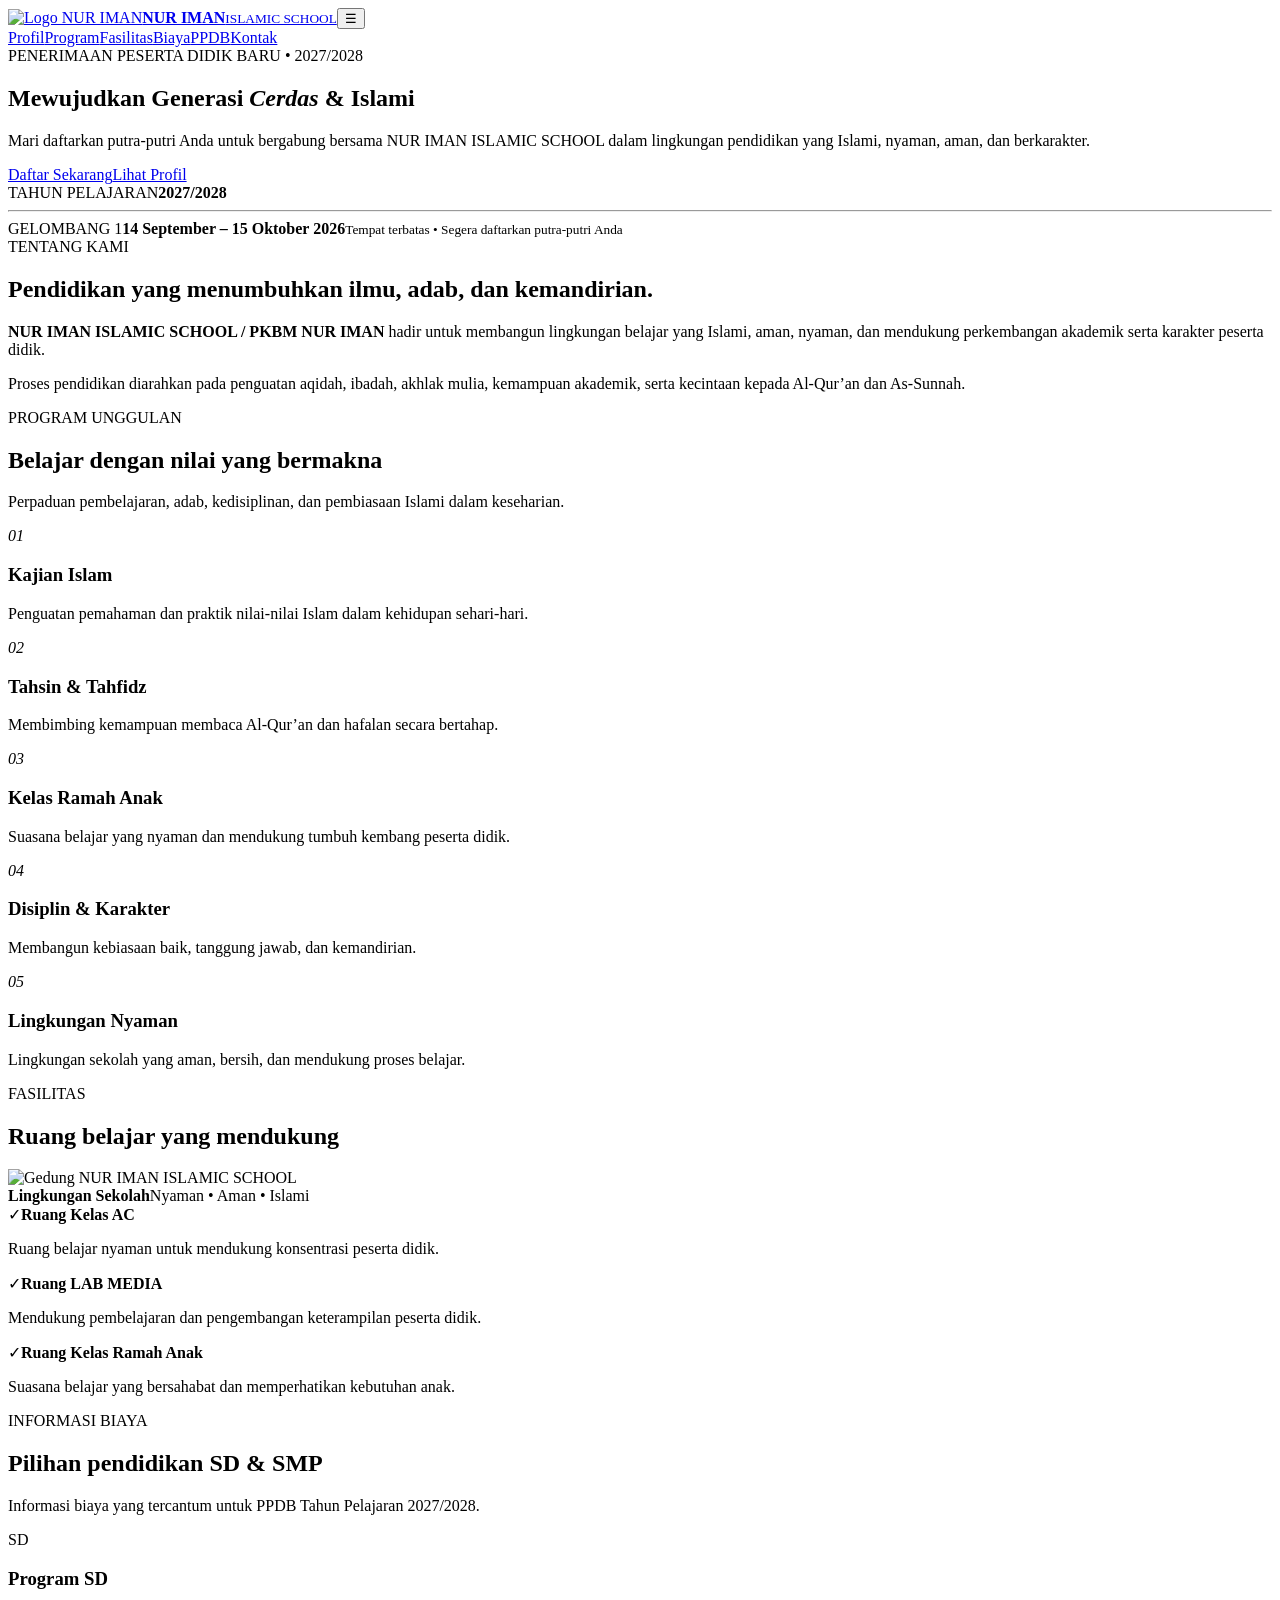
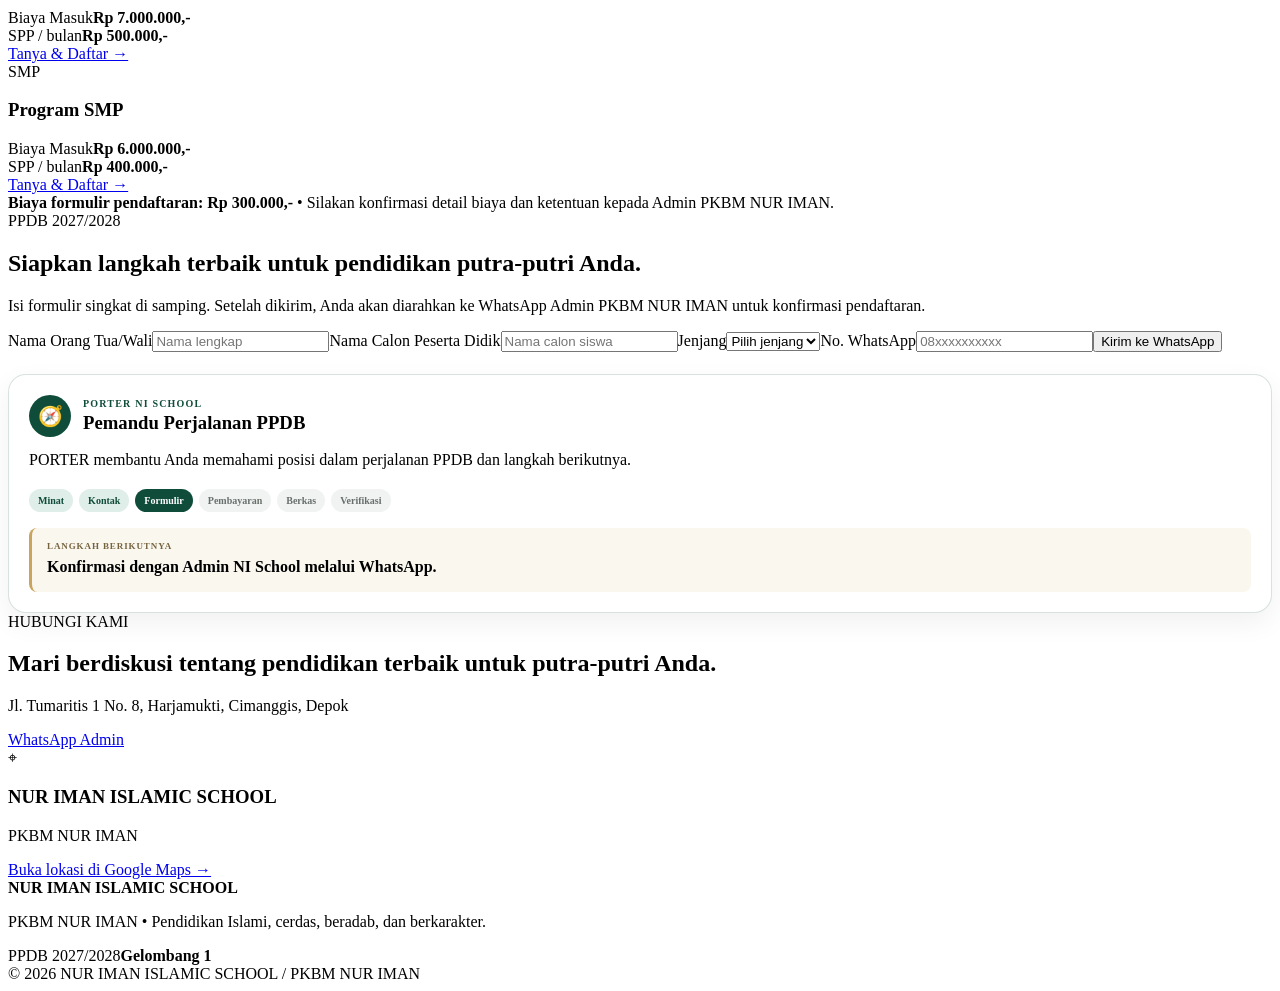
==== index.html @ 004f1015 "Add PORTER V1 PPDB journey guide" ====
<!doctype html><html lang="id"><head><meta charset="utf-8"><meta name="viewport" content="width=device-width,initial-scale=1"><meta name="theme-color" content="#0f4c3a"><meta name="description" content="NUR IMAN ISLAMIC SCHOOL / PKBM NUR IMAN — Pendidikan Islami, beradab, mandiri dan berkarakter. PPDB Tahun Pelajaran 2027/2028."><title>NUR IMAN ISLAMIC SCHOOL | PPDB 2027/2028</title><link rel="preconnect" href="https://fonts.googleapis.com"><link rel="preconnect" href="https://fonts.gstatic.com" crossorigin><link href="https://fonts.googleapis.com/css2?family=DM+Sans:wght@400;500;600;700&family=Playfair+Display:wght@600;700&display=swap" rel="stylesheet"><link rel="stylesheet" href="style.css"></head><body>
<header class="site-header"><div class="container nav-wrap"><a class="brand" href="#top"><img src="logo-nur-iman.jpg" alt="Logo NUR IMAN"><span><strong>NUR IMAN</strong><small>ISLAMIC SCHOOL</small></span></a><button class="menu-toggle" aria-label="Buka menu" aria-expanded="false">☰</button><nav class="nav"><a href="#profil">Profil</a><a href="#program">Program</a><a href="#fasilitas">Fasilitas</a><a href="#biaya">Biaya</a><a href="#ppdb">PPDB</a><a href="#kontak">Kontak</a></nav></div></header>
<main id="top"><section class="hero"><div class="hero-overlay"></div><div class="container hero-grid"><div class="hero-copy"><span class="eyebrow light">PENERIMAAN PESERTA DIDIK BARU • 2027/2028</span><h1>Mewujudkan Generasi <em>Cerdas</em> &amp; Islami</h1><p>Mari daftarkan putra-putri Anda untuk bergabung bersama NUR IMAN ISLAMIC SCHOOL dalam lingkungan pendidikan yang Islami, nyaman, aman, dan berkarakter.</p><div class="hero-actions"><a class="btn btn-gold" href="#ppdb">Daftar Sekarang</a><a class="btn btn-ghost" href="#profil">Lihat Profil</a></div></div><aside class="hero-card"><span>TAHUN PELAJARAN</span><strong>2027/2028</strong><hr><span>GELOMBANG 1</span><b>14 September – 15 Oktober 2026</b><small>Tempat terbatas • Segera daftarkan putra-putri Anda</small></aside></div></section>
<section class="intro section" id="profil"><div class="container two-col"><div><span class="eyebrow">TENTANG KAMI</span><h2>Pendidikan yang menumbuhkan ilmu, adab, dan kemandirian.</h2></div><div class="prose"><p><strong>NUR IMAN ISLAMIC SCHOOL / PKBM NUR IMAN</strong> hadir untuk membangun lingkungan belajar yang Islami, aman, nyaman, dan mendukung perkembangan akademik serta karakter peserta didik.</p><p>Proses pendidikan diarahkan pada penguatan aqidah, ibadah, akhlak mulia, kemampuan akademik, serta kecintaan kepada Al-Qur’an dan As-Sunnah.</p></div></div></section>
<section class="values section-soft" id="program"><div class="container"><div class="section-heading"><span class="eyebrow">PROGRAM UNGGULAN</span><h2>Belajar dengan nilai yang bermakna</h2><p>Perpaduan pembelajaran, adab, kedisiplinan, dan pembiasaan Islami dalam keseharian.</p></div><div class="cards five"><article class="card"><i>01</i><h3>Kajian Islam</h3><p>Penguatan pemahaman dan praktik nilai-nilai Islam dalam kehidupan sehari-hari.</p></article><article class="card"><i>02</i><h3>Tahsin &amp; Tahfidz</h3><p>Membimbing kemampuan membaca Al-Qur’an dan hafalan secara bertahap.</p></article><article class="card"><i>03</i><h3>Kelas Ramah Anak</h3><p>Suasana belajar yang nyaman dan mendukung tumbuh kembang peserta didik.</p></article><article class="card"><i>04</i><h3>Disiplin &amp; Karakter</h3><p>Membangun kebiasaan baik, tanggung jawab, dan kemandirian.</p></article><article class="card"><i>05</i><h3>Lingkungan Nyaman</h3><p>Lingkungan sekolah yang aman, bersih, dan mendukung proses belajar.</p></article></div></div></section>
<section class="facilities section" id="fasilitas"><div class="container"><div class="section-heading center"><span class="eyebrow">FASILITAS</span><h2>Ruang belajar yang mendukung</h2></div><div class="facility-grid"><div class="facility-photo"><img src="gedung-sekolah.jpg" alt="Gedung NUR IMAN ISLAMIC SCHOOL"><div><strong>Lingkungan Sekolah</strong><span>Nyaman • Aman • Islami</span></div></div><div class="facility-list"><div><span>✓</span><b>Ruang Kelas AC</b><p>Ruang belajar nyaman untuk mendukung konsentrasi peserta didik.</p></div><div><span>✓</span><b>Ruang LAB MEDIA</b><p>Mendukung pembelajaran dan pengembangan keterampilan peserta didik.</p></div><div><span>✓</span><b>Ruang Kelas Ramah Anak</b><p>Suasana belajar yang bersahabat dan memperhatikan kebutuhan anak.</p></div></div></div></div></section>
<section class="fees section-soft" id="biaya"><div class="container"><div class="section-heading"><span class="eyebrow">INFORMASI BIAYA</span><h2>Pilihan pendidikan SD &amp; SMP</h2><p>Informasi biaya yang tercantum untuk PPDB Tahun Pelajaran 2027/2028.</p></div><div class="fee-grid"><article class="fee-card"><span class="tag">SD</span><h3>Program SD</h3><div class="price-row"><span>Biaya Masuk</span><strong>Rp 7.000.000,-</strong></div><div class="price-row"><span>SPP / bulan</span><strong>Rp 500.000,-</strong></div><a href="#ppdb" class="text-link">Tanya &amp; Daftar →</a></article><article class="fee-card featured"><span class="tag">SMP</span><h3>Program SMP</h3><div class="price-row"><span>Biaya Masuk</span><strong>Rp 6.000.000,-</strong></div><div class="price-row"><span>SPP / bulan</span><strong>Rp 400.000,-</strong></div><a href="#ppdb" class="text-link">Tanya &amp; Daftar →</a></article></div><div class="note"><b>Biaya formulir pendaftaran: Rp 300.000,-</b> • Silakan konfirmasi detail biaya dan ketentuan kepada Admin PKBM NUR IMAN.</div></div></section>
<section class="ppdb section" id="ppdb"><div class="container ppdb-box"><div><span class="eyebrow light">PPDB 2027/2028</span><h2>Siapkan langkah terbaik untuk pendidikan putra-putri Anda.</h2><p>Isi formulir singkat di samping. Setelah dikirim, Anda akan diarahkan ke WhatsApp Admin PKBM NUR IMAN untuk konfirmasi pendaftaran.</p></div><form id="ppdbForm"><label>Nama Orang Tua/Wali<input name="wali" required placeholder="Nama lengkap"></label><label>Nama Calon Peserta Didik<input name="siswa" required placeholder="Nama calon siswa"></label><label>Jenjang<select name="jenjang" required><option value="">Pilih jenjang</option><option>SD</option><option>SMP</option></select></label><label>No. WhatsApp<input name="wa" required inputmode="tel" placeholder="08xxxxxxxxxx"></label><button class="btn btn-gold full" type="submit">Kirim ke WhatsApp</button></form></div></section>
<section class="contact section" id="kontak"><div class="container contact-grid"><div><span class="eyebrow">HUBUNGI KAMI</span><h2>Mari berdiskusi tentang pendidikan terbaik untuk putra-putri Anda.</h2><p class="address">Jl. Tumaritis 1 No. 8, Harjamukti, Cimanggis, Depok</p><a class="btn btn-dark" href="https://wa.me/6285218889192" target="_blank" rel="noopener">WhatsApp Admin</a></div><div class="map-card"><div class="map-icon">⌖</div><h3>NUR IMAN ISLAMIC SCHOOL</h3><p>PKBM NUR IMAN</p><a class="text-link" target="_blank" rel="noopener" href="https://maps.app.goo.gl/Vww3KEgYdHxDn97V7">Buka lokasi di Google Maps →</a></div></div></section></main>
<footer><div class="container footer-grid"><div><strong>NUR IMAN ISLAMIC SCHOOL</strong><p>PKBM NUR IMAN • Pendidikan Islami, cerdas, beradab, dan berkarakter.</p></div><div><span>PPDB 2027/2028</span><b>Gelombang 1</b></div></div><div class="copyright">© 2026 NUR IMAN ISLAMIC SCHOOL / PKBM NUR IMAN</div></footer>
<script>const toggle=document.querySelector('.menu-toggle'),nav=document.querySelector('.nav');toggle.addEventListener('click',()=>{const open=nav.classList.toggle('open');toggle.setAttribute('aria-expanded',open)});document.querySelectorAll('.nav a').forEach(a=>a.addEventListener('click',()=>nav.classList.remove('open')));document.getElementById('ppdbForm').addEventListener('submit',function(e){e.preventDefault();const f=new FormData(this);const msg=`Assalamu'alaikum Admin PKBM NUR IMAN.%0A%0ASaya ingin mendaftar PPDB 2027/2028.%0A%0ANama Orang Tua/Wali: ${encodeURIComponent(f.get('wali'))}%0ANama Calon Siswa: ${encodeURIComponent(f.get('siswa'))}%0AJenjang: ${encodeURIComponent(f.get('jenjang'))}%0ANo. WhatsApp: ${encodeURIComponent(f.get('wa'))}%0A%0AMohon informasi selanjutnya. Terima kasih.`;window.open('https://wa.me/6285218889192?text='+msg,'_blank')});</script></body></html>
<script>
(function () {
  const form = document.getElementById('ppdbForm');
  if (!form) return;

  const style = document.createElement('style');
  style.textContent = `
    .porter-card {
      margin-top: 22px;
      padding: 20px;
      border: 1px solid rgba(15,76,58,.16);
      border-radius: 18px;
      background: #fff;
      box-shadow: 0 10px 28px rgba(0,0,0,.06);
    }
    .porter-head {
      display: flex;
      align-items: center;
      gap: 12px;
      margin-bottom: 10px;
    }
    .porter-icon {
      width: 42px;
      height: 42px;
      display: grid;
      place-items: center;
      border-radius: 50%;
      background: #0f4c3a;
      color: #fff;
      font-size: 20px;
      flex-shrink: 0;
    }
    .porter-label {
      display: block;
      font-size: 10px;
      font-weight: 700;
      letter-spacing: .12em;
      color: #0f4c3a;
    }
    .porter-head h3 {
      margin: 3px 0 0;
    }
    .porter-card p {
      line-height: 1.6;
      margin: 10px 0 16px;
    }
    .porter-journey {
      display: flex;
      flex-wrap: wrap;
      gap: 6px;
      margin-bottom: 16px;
    }
    .porter-journey span {
      padding: 6px 9px;
      border-radius: 999px;
      background: #f1f3f2;
      color: #68706c;
      font-size: 10px;
      font-weight: 600;
    }
    .porter-journey .done {
      background: #dfeee8;
      color: #0f4c3a;
    }
    .porter-journey .current {
      background: #0f4c3a;
      color: #fff;
    }
    .porter-next {
      padding: 13px 15px;
      border-left: 3px solid #c9a45c;
      background: #faf7ef;
      border-radius: 8px;
    }
    .porter-next small {
      display: block;
      margin-bottom: 4px;
      font-size: 9px;
      font-weight: 700;
      letter-spacing: .1em;
      color: #75633e;
    }
    .porter-next strong {
      display: block;
      line-height: 1.5;
    }
  `;
  document.head.appendChild(style);

  const card = document.createElement('div');
  card.className = 'porter-card';
  card.innerHTML = `
    <div class="porter-head">
      <span class="porter-icon">🧭</span>
      <div>
        <span class="porter-label">PORTER NI SCHOOL</span>
        <h3>Pemandu Perjalanan PPDB</h3>
      </div>
    </div>

    <p>
      PORTER membantu Anda memahami posisi dalam perjalanan PPDB
      dan langkah berikutnya.
    </p>

    <div class="porter-journey">
      <span class="done">Minat</span>
      <span class="done">Kontak</span>
      <span class="current">Formulir</span>
      <span>Pembayaran</span>
      <span>Berkas</span>
      <span>Verifikasi</span>
    </div>

    <div class="porter-next">
      <small>LANGKAH BERIKUTNYA</small>
      <strong>Konfirmasi dengan Admin NI School melalui WhatsApp.</strong>
    </div>
  `;

  form.insertAdjacentElement('afterend', card);
})();
                                       </script>
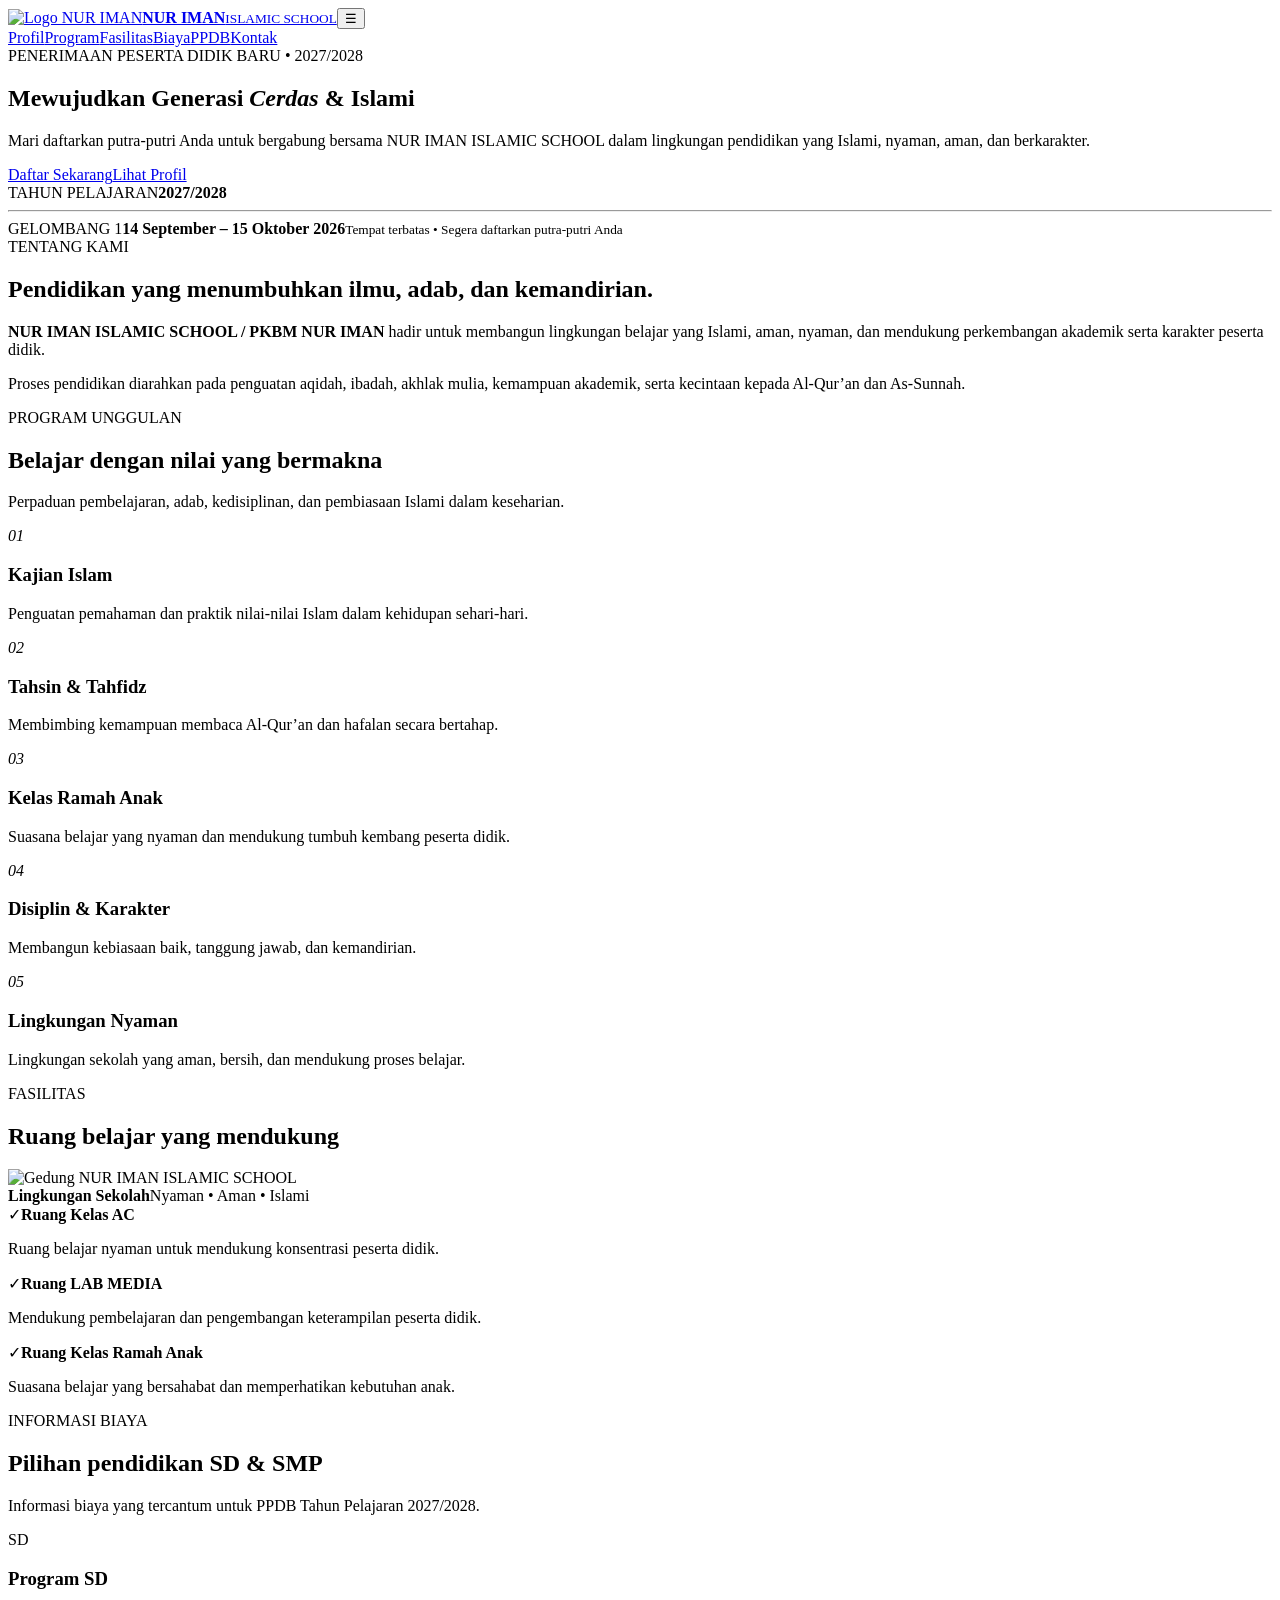
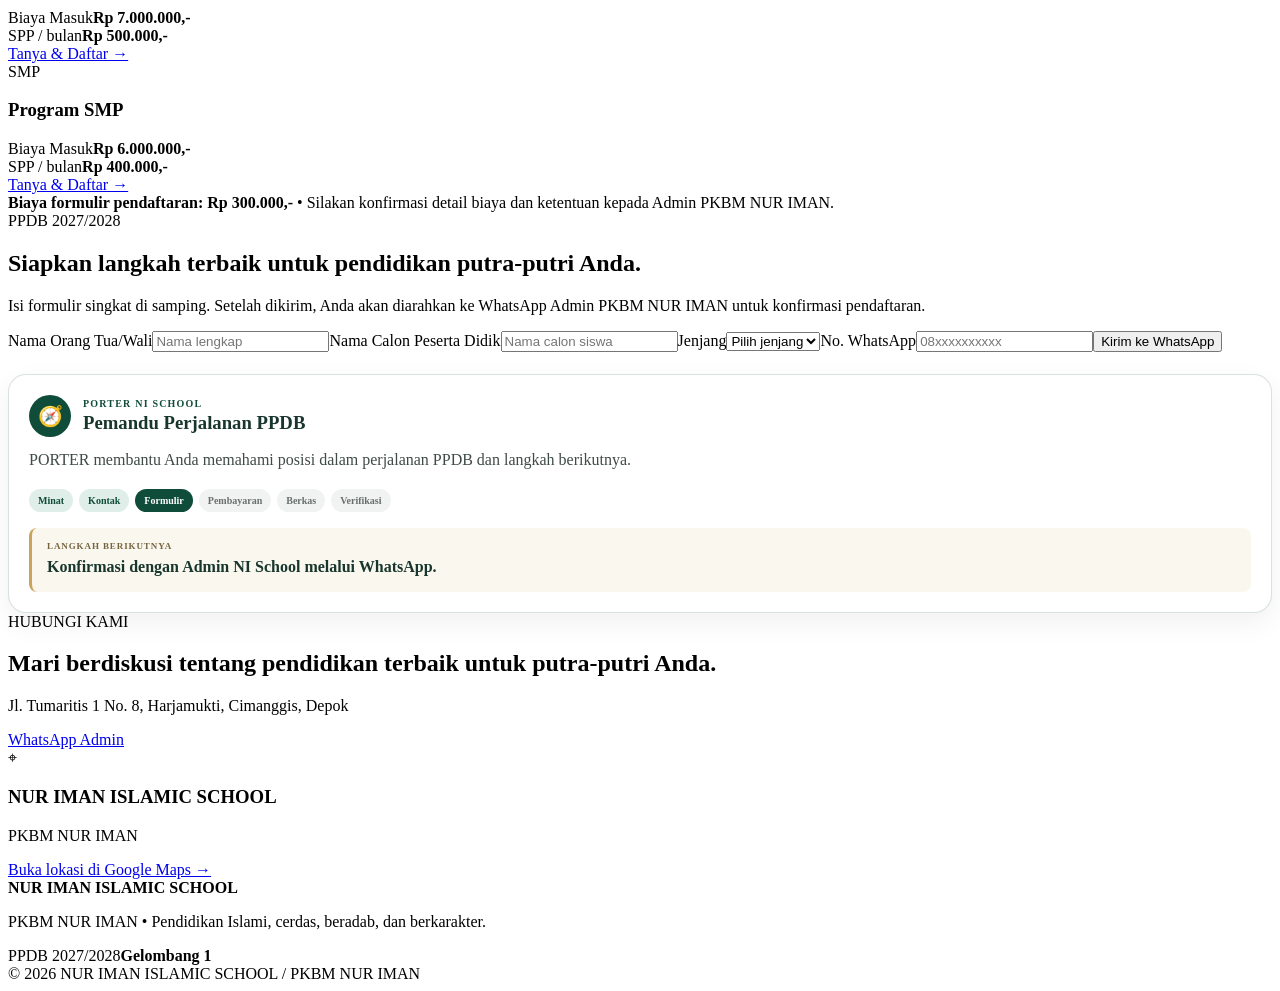
==== commit 5d00bd85: "Fix PORTER text readability" ====
--- a/index.html
+++ b/index.html
@@ -50,10 +50,12 @@
     }
     .porter-head h3 {
       margin: 3px 0 0;
+      color: #18362d;
     }
     .porter-card p {
       line-height: 1.6;
       margin: 10px 0 16px;
+      color: #3f4b46;
     }
     .porter-journey {
       display: flex;
@@ -94,6 +96,7 @@
     .porter-next strong {
       display: block;
       line-height: 1.5;
+      color: #18362d;
     }
   `;
   document.head.appendChild(style);
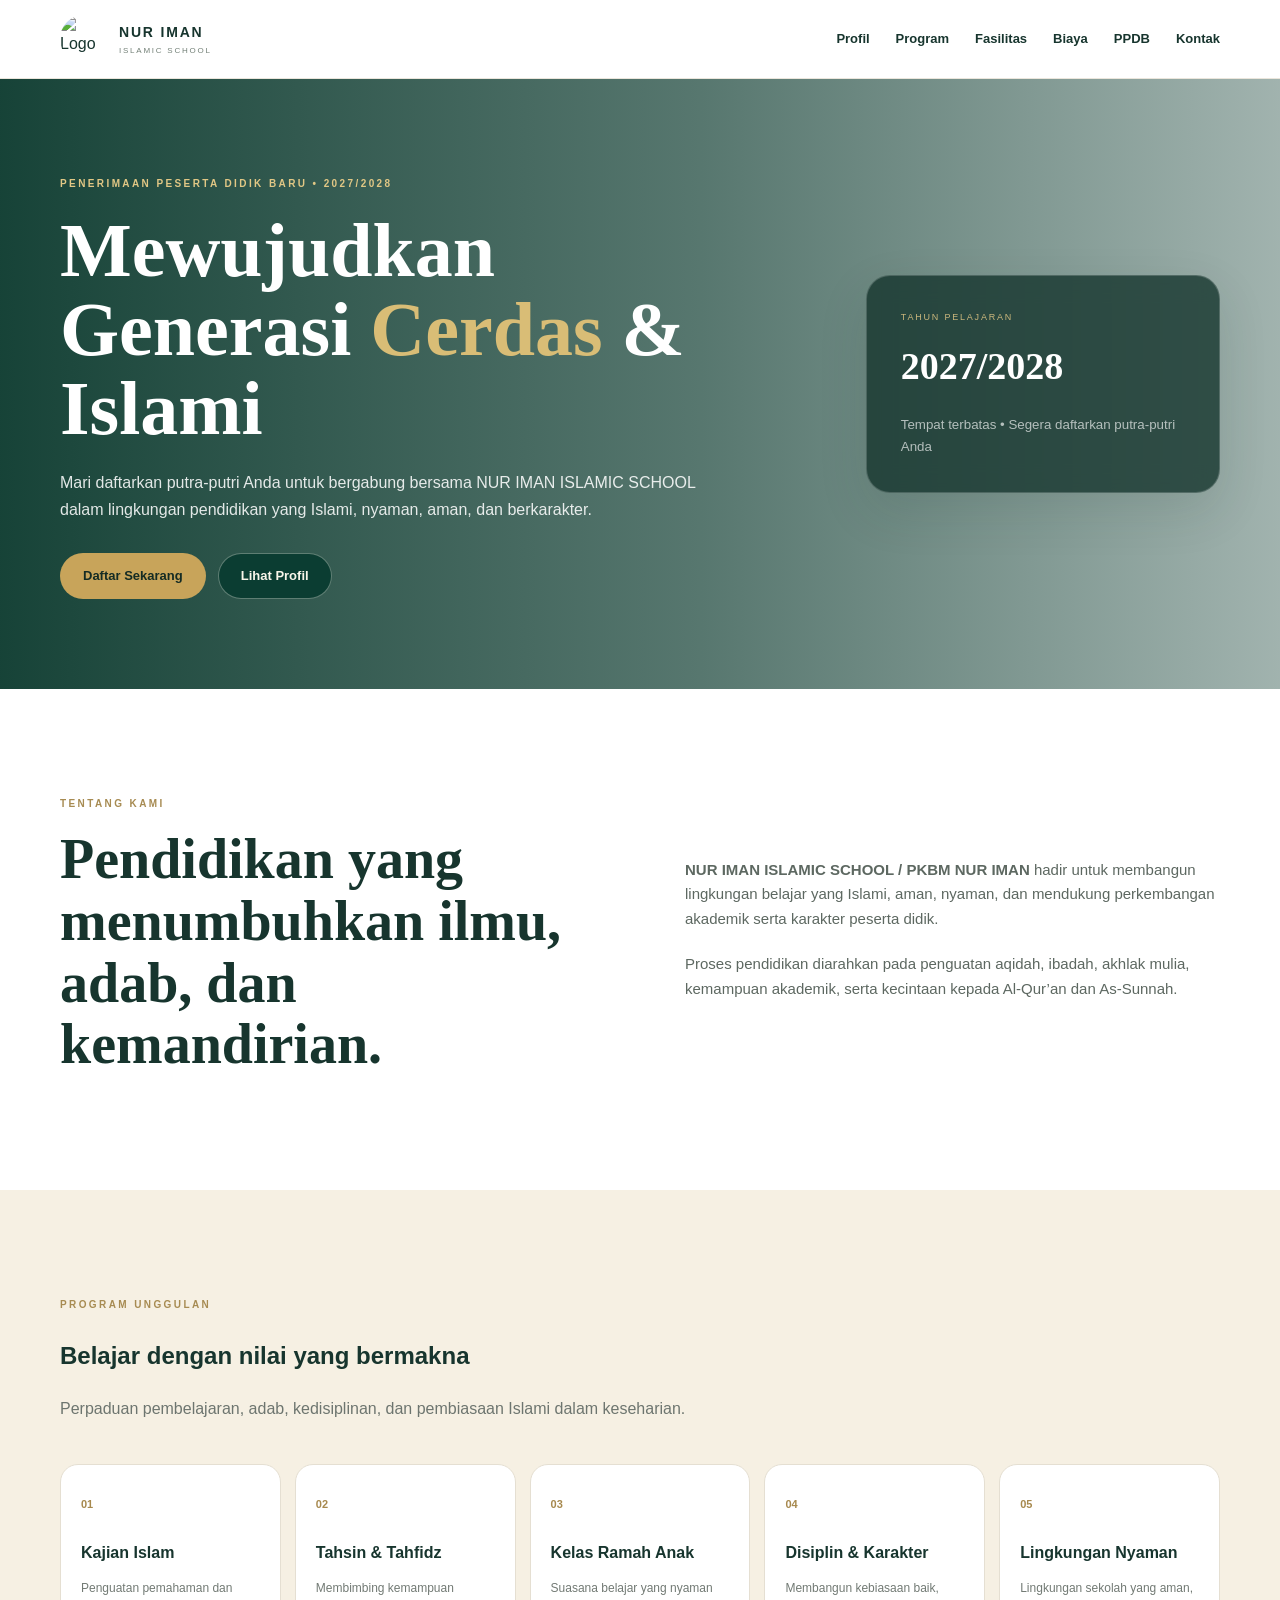
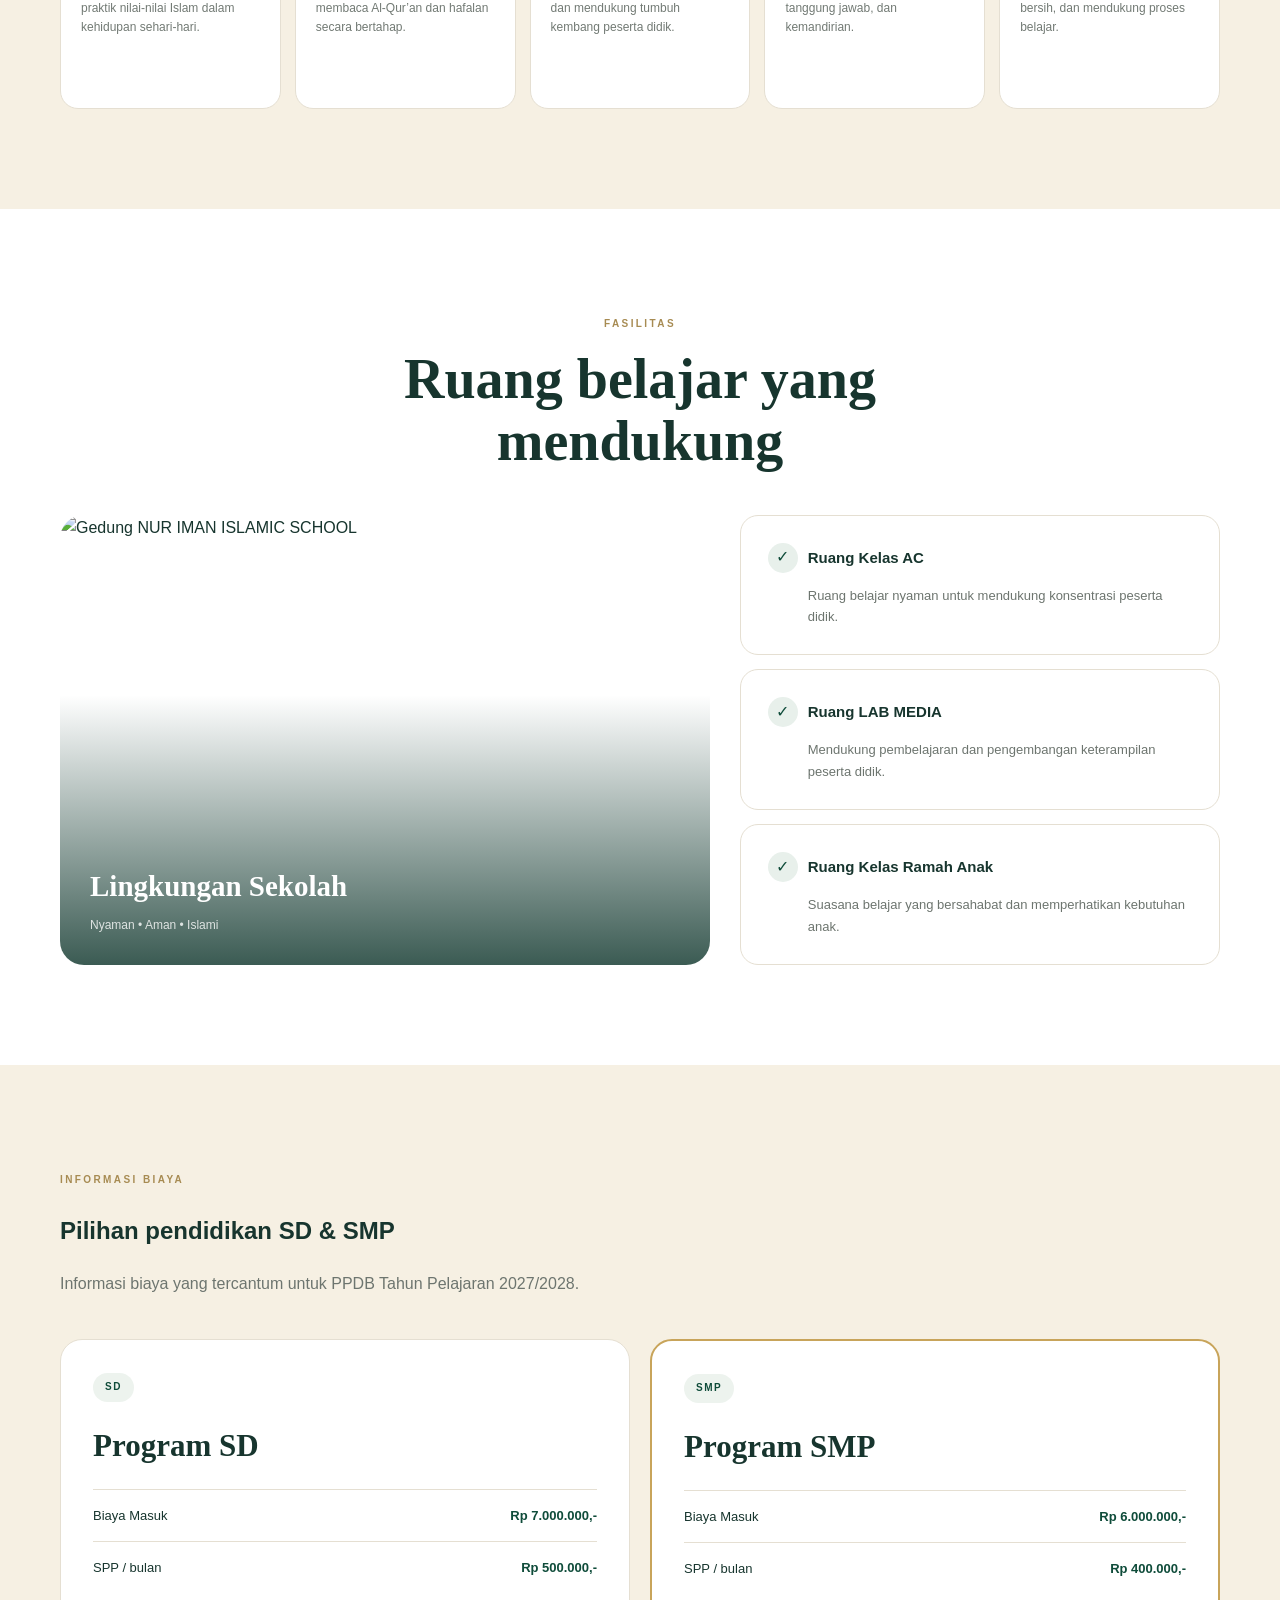
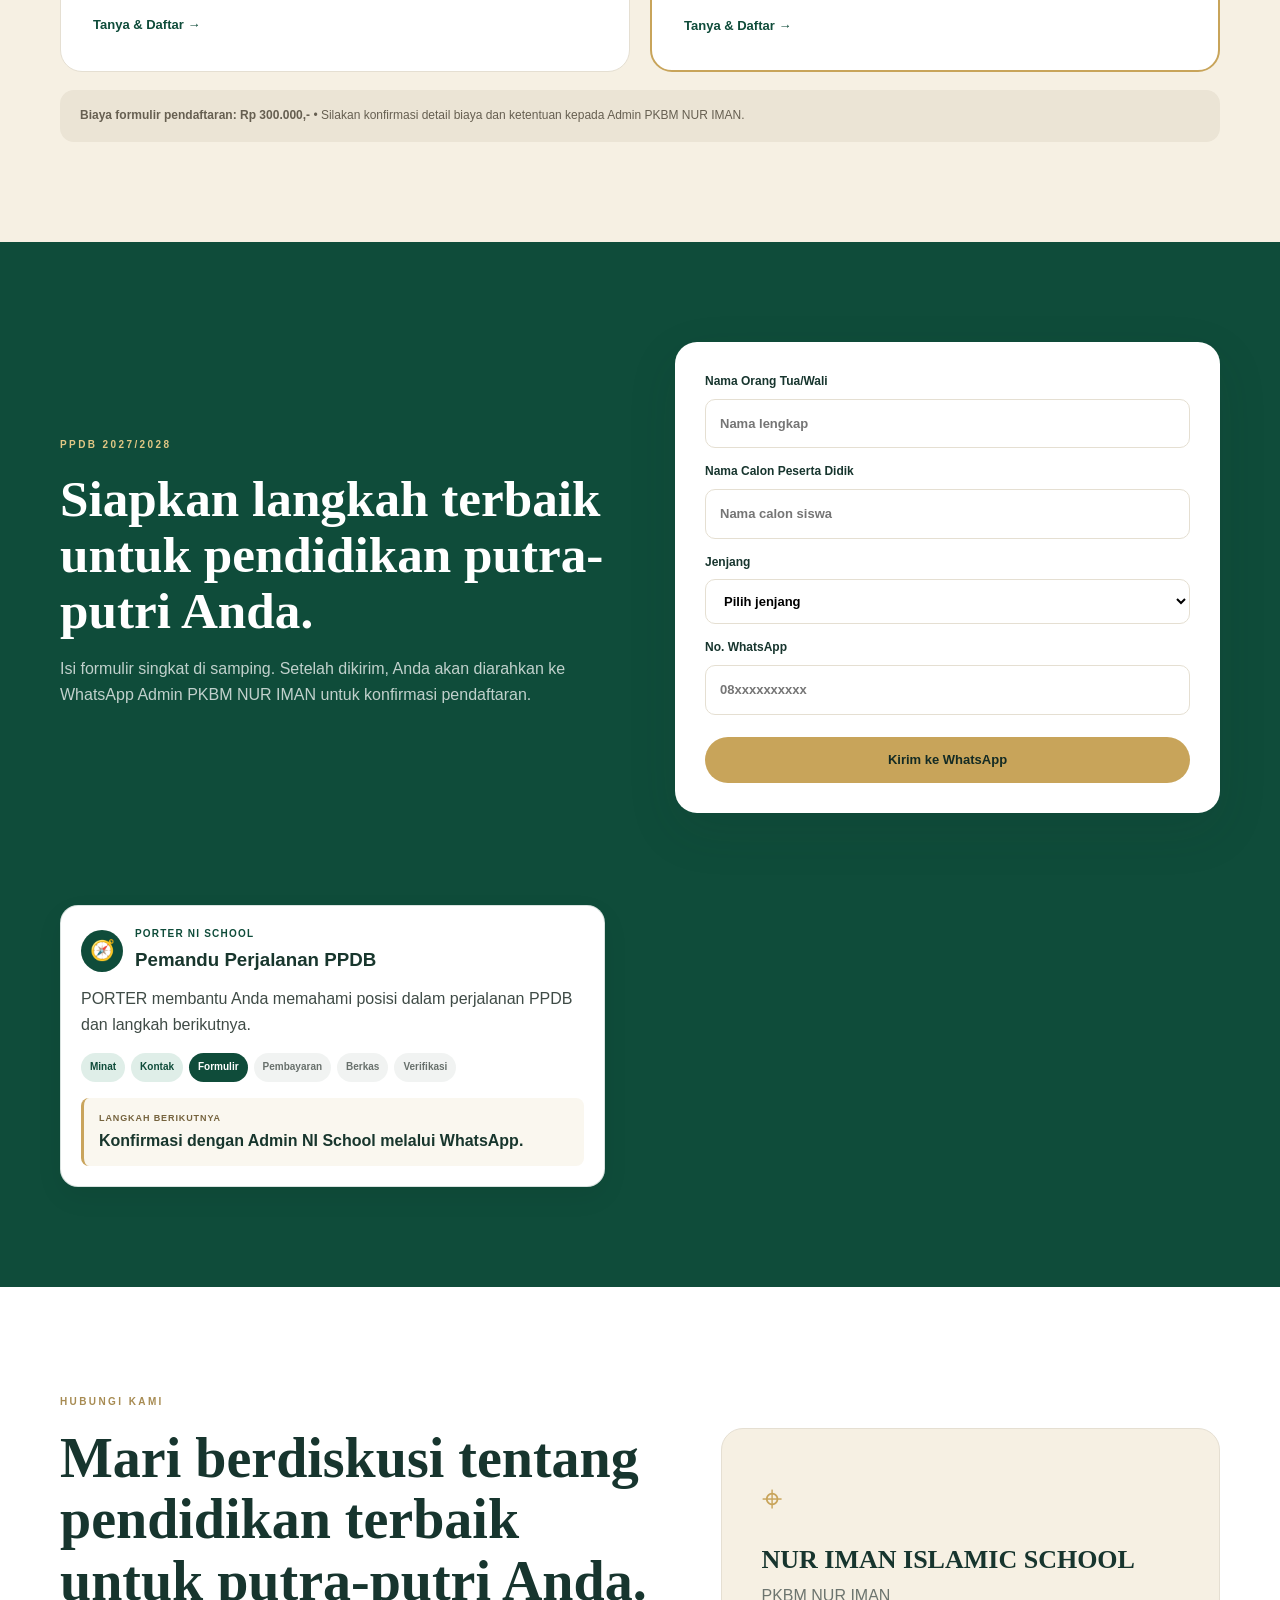
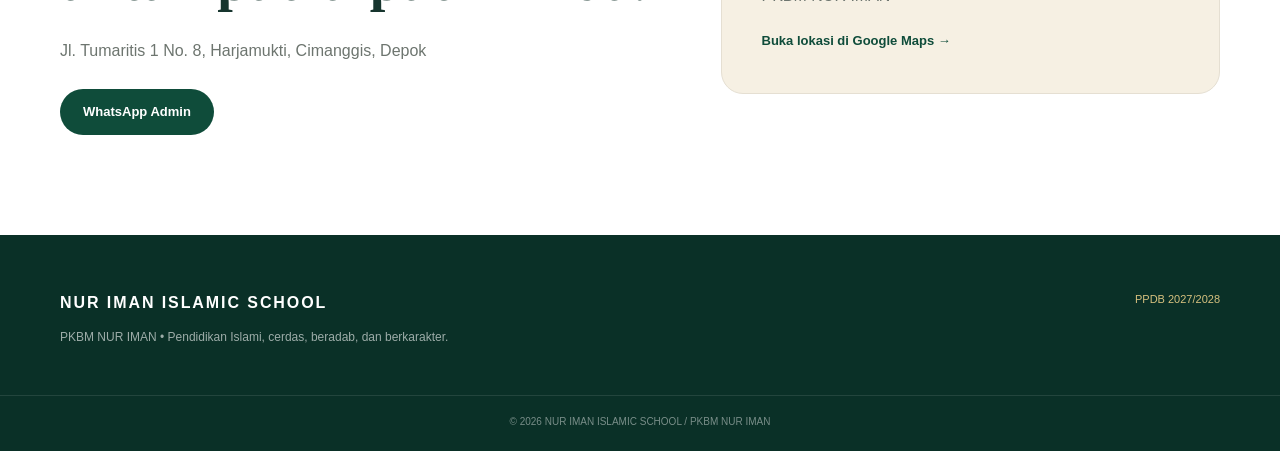
==== commit 15112552: "Remove expired PPDB Wave 1 information" ====
--- a/index.html
+++ b/index.html
@@ -1,13 +1,13 @@
 <!doctype html><html lang="id"><head><meta charset="utf-8"><meta name="viewport" content="width=device-width,initial-scale=1"><meta name="theme-color" content="#0f4c3a"><meta name="description" content="NUR IMAN ISLAMIC SCHOOL / PKBM NUR IMAN — Pendidikan Islami, beradab, mandiri dan berkarakter. PPDB Tahun Pelajaran 2027/2028."><title>NUR IMAN ISLAMIC SCHOOL | PPDB 2027/2028</title><link rel="preconnect" href="https://fonts.googleapis.com"><link rel="preconnect" href="https://fonts.gstatic.com" crossorigin><link href="https://fonts.googleapis.com/css2?family=DM+Sans:wght@400;500;600;700&family=Playfair+Display:wght@600;700&display=swap" rel="stylesheet"><link rel="stylesheet" href="style.css"></head><body>
 <header class="site-header"><div class="container nav-wrap"><a class="brand" href="#top"><img src="logo-nur-iman.jpg" alt="Logo NUR IMAN"><span><strong>NUR IMAN</strong><small>ISLAMIC SCHOOL</small></span></a><button class="menu-toggle" aria-label="Buka menu" aria-expanded="false">☰</button><nav class="nav"><a href="#profil">Profil</a><a href="#program">Program</a><a href="#fasilitas">Fasilitas</a><a href="#biaya">Biaya</a><a href="#ppdb">PPDB</a><a href="#kontak">Kontak</a></nav></div></header>
-<main id="top"><section class="hero"><div class="hero-overlay"></div><div class="container hero-grid"><div class="hero-copy"><span class="eyebrow light">PENERIMAAN PESERTA DIDIK BARU • 2027/2028</span><h1>Mewujudkan Generasi <em>Cerdas</em> &amp; Islami</h1><p>Mari daftarkan putra-putri Anda untuk bergabung bersama NUR IMAN ISLAMIC SCHOOL dalam lingkungan pendidikan yang Islami, nyaman, aman, dan berkarakter.</p><div class="hero-actions"><a class="btn btn-gold" href="#ppdb">Daftar Sekarang</a><a class="btn btn-ghost" href="#profil">Lihat Profil</a></div></div><aside class="hero-card"><span>TAHUN PELAJARAN</span><strong>2027/2028</strong><hr><span>GELOMBANG 1</span><b>14 September – 15 Oktober 2026</b><small>Tempat terbatas • Segera daftarkan putra-putri Anda</small></aside></div></section>
+<main id="top"><section class="hero"><div class="hero-overlay"></div><div class="container hero-grid"><div class="hero-copy"><span class="eyebrow light">PENERIMAAN PESERTA DIDIK BARU • 2027/2028</span><h1>Mewujudkan Generasi <em>Cerdas</em> &amp; Islami</h1><p>Mari daftarkan putra-putri Anda untuk bergabung bersama NUR IMAN ISLAMIC SCHOOL dalam lingkungan pendidikan yang Islami, nyaman, aman, dan berkarakter.</p><div class="hero-actions"><a class="btn btn-gold" href="#ppdb">Daftar Sekarang</a><a class="btn btn-ghost" href="#profil">Lihat Profil</a></div></div><aside class="hero-card"><span>TAHUN PELAJARAN</span><strong>2027/2028</strong><small>Tempat terbatas • Segera daftarkan putra-putri Anda</small></aside></div></section>
 <section class="intro section" id="profil"><div class="container two-col"><div><span class="eyebrow">TENTANG KAMI</span><h2>Pendidikan yang menumbuhkan ilmu, adab, dan kemandirian.</h2></div><div class="prose"><p><strong>NUR IMAN ISLAMIC SCHOOL / PKBM NUR IMAN</strong> hadir untuk membangun lingkungan belajar yang Islami, aman, nyaman, dan mendukung perkembangan akademik serta karakter peserta didik.</p><p>Proses pendidikan diarahkan pada penguatan aqidah, ibadah, akhlak mulia, kemampuan akademik, serta kecintaan kepada Al-Qur’an dan As-Sunnah.</p></div></div></section>
 <section class="values section-soft" id="program"><div class="container"><div class="section-heading"><span class="eyebrow">PROGRAM UNGGULAN</span><h2>Belajar dengan nilai yang bermakna</h2><p>Perpaduan pembelajaran, adab, kedisiplinan, dan pembiasaan Islami dalam keseharian.</p></div><div class="cards five"><article class="card"><i>01</i><h3>Kajian Islam</h3><p>Penguatan pemahaman dan praktik nilai-nilai Islam dalam kehidupan sehari-hari.</p></article><article class="card"><i>02</i><h3>Tahsin &amp; Tahfidz</h3><p>Membimbing kemampuan membaca Al-Qur’an dan hafalan secara bertahap.</p></article><article class="card"><i>03</i><h3>Kelas Ramah Anak</h3><p>Suasana belajar yang nyaman dan mendukung tumbuh kembang peserta didik.</p></article><article class="card"><i>04</i><h3>Disiplin &amp; Karakter</h3><p>Membangun kebiasaan baik, tanggung jawab, dan kemandirian.</p></article><article class="card"><i>05</i><h3>Lingkungan Nyaman</h3><p>Lingkungan sekolah yang aman, bersih, dan mendukung proses belajar.</p></article></div></div></section>
 <section class="facilities section" id="fasilitas"><div class="container"><div class="section-heading center"><span class="eyebrow">FASILITAS</span><h2>Ruang belajar yang mendukung</h2></div><div class="facility-grid"><div class="facility-photo"><img src="gedung-sekolah.jpg" alt="Gedung NUR IMAN ISLAMIC SCHOOL"><div><strong>Lingkungan Sekolah</strong><span>Nyaman • Aman • Islami</span></div></div><div class="facility-list"><div><span>✓</span><b>Ruang Kelas AC</b><p>Ruang belajar nyaman untuk mendukung konsentrasi peserta didik.</p></div><div><span>✓</span><b>Ruang LAB MEDIA</b><p>Mendukung pembelajaran dan pengembangan keterampilan peserta didik.</p></div><div><span>✓</span><b>Ruang Kelas Ramah Anak</b><p>Suasana belajar yang bersahabat dan memperhatikan kebutuhan anak.</p></div></div></div></div></section>
 <section class="fees section-soft" id="biaya"><div class="container"><div class="section-heading"><span class="eyebrow">INFORMASI BIAYA</span><h2>Pilihan pendidikan SD &amp; SMP</h2><p>Informasi biaya yang tercantum untuk PPDB Tahun Pelajaran 2027/2028.</p></div><div class="fee-grid"><article class="fee-card"><span class="tag">SD</span><h3>Program SD</h3><div class="price-row"><span>Biaya Masuk</span><strong>Rp 7.000.000,-</strong></div><div class="price-row"><span>SPP / bulan</span><strong>Rp 500.000,-</strong></div><a href="#ppdb" class="text-link">Tanya &amp; Daftar →</a></article><article class="fee-card featured"><span class="tag">SMP</span><h3>Program SMP</h3><div class="price-row"><span>Biaya Masuk</span><strong>Rp 6.000.000,-</strong></div><div class="price-row"><span>SPP / bulan</span><strong>Rp 400.000,-</strong></div><a href="#ppdb" class="text-link">Tanya &amp; Daftar →</a></article></div><div class="note"><b>Biaya formulir pendaftaran: Rp 300.000,-</b> • Silakan konfirmasi detail biaya dan ketentuan kepada Admin PKBM NUR IMAN.</div></div></section>
 <section class="ppdb section" id="ppdb"><div class="container ppdb-box"><div><span class="eyebrow light">PPDB 2027/2028</span><h2>Siapkan langkah terbaik untuk pendidikan putra-putri Anda.</h2><p>Isi formulir singkat di samping. Setelah dikirim, Anda akan diarahkan ke WhatsApp Admin PKBM NUR IMAN untuk konfirmasi pendaftaran.</p></div><form id="ppdbForm"><label>Nama Orang Tua/Wali<input name="wali" required placeholder="Nama lengkap"></label><label>Nama Calon Peserta Didik<input name="siswa" required placeholder="Nama calon siswa"></label><label>Jenjang<select name="jenjang" required><option value="">Pilih jenjang</option><option>SD</option><option>SMP</option></select></label><label>No. WhatsApp<input name="wa" required inputmode="tel" placeholder="08xxxxxxxxxx"></label><button class="btn btn-gold full" type="submit">Kirim ke WhatsApp</button></form></div></section>
 <section class="contact section" id="kontak"><div class="container contact-grid"><div><span class="eyebrow">HUBUNGI KAMI</span><h2>Mari berdiskusi tentang pendidikan terbaik untuk putra-putri Anda.</h2><p class="address">Jl. Tumaritis 1 No. 8, Harjamukti, Cimanggis, Depok</p><a class="btn btn-dark" href="https://wa.me/6285218889192" target="_blank" rel="noopener">WhatsApp Admin</a></div><div class="map-card"><div class="map-icon">⌖</div><h3>NUR IMAN ISLAMIC SCHOOL</h3><p>PKBM NUR IMAN</p><a class="text-link" target="_blank" rel="noopener" href="https://maps.app.goo.gl/Vww3KEgYdHxDn97V7">Buka lokasi di Google Maps →</a></div></div></section></main>
-<footer><div class="container footer-grid"><div><strong>NUR IMAN ISLAMIC SCHOOL</strong><p>PKBM NUR IMAN • Pendidikan Islami, cerdas, beradab, dan berkarakter.</p></div><div><span>PPDB 2027/2028</span><b>Gelombang 1</b></div></div><div class="copyright">© 2026 NUR IMAN ISLAMIC SCHOOL / PKBM NUR IMAN</div></footer>
+<footer><div class="container footer-grid"><div><strong>NUR IMAN ISLAMIC SCHOOL</strong><p>PKBM NUR IMAN • Pendidikan Islami, cerdas, beradab, dan berkarakter.</p></div><div><span>PPDB 2027/2028</span></div></div><div class="copyright">© 2026 NUR IMAN ISLAMIC SCHOOL / PKBM NUR IMAN</div></footer>
 <script>const toggle=document.querySelector('.menu-toggle'),nav=document.querySelector('.nav');toggle.addEventListener('click',()=>{const open=nav.classList.toggle('open');toggle.setAttribute('aria-expanded',open)});document.querySelectorAll('.nav a').forEach(a=>a.addEventListener('click',()=>nav.classList.remove('open')));document.getElementById('ppdbForm').addEventListener('submit',function(e){e.preventDefault();const f=new FormData(this);const msg=`Assalamu'alaikum Admin PKBM NUR IMAN.%0A%0ASaya ingin mendaftar PPDB 2027/2028.%0A%0ANama Orang Tua/Wali: ${encodeURIComponent(f.get('wali'))}%0ANama Calon Siswa: ${encodeURIComponent(f.get('siswa'))}%0AJenjang: ${encodeURIComponent(f.get('jenjang'))}%0ANo. WhatsApp: ${encodeURIComponent(f.get('wa'))}%0A%0AMohon informasi selanjutnya. Terima kasih.`;window.open('https://wa.me/6285218889192?text='+msg,'_blank')});</script></body></html>
 <script>
 (function () {
--- a/style.css
+++ b/style.css
@@ -0,0 +1,57 @@
+:root{--green:#0f4c3a;--green2:#173f35;--gold:#c8a45a;--cream:#f6f0e3;--ink:#17352e;--muted:#6d756f;--white:#fff;--line:#e5dfd2;--shadow:0 18px 50px rgba(21,52,43,.12)}*{box-sizing:border-box}html{scroll-behavior:smooth}body{margin:0;font-family:"DM Sans",sans-serif;color:var(--ink);background:#fff;line-height:1.65}a{text-decoration:none;color:inherit}.container{width:min(1160px,calc(100% - 48px));margin:auto}.site-header{position:sticky;top:0;z-index:20;background:rgba(255,255,255,.94);backdrop-filter:blur(14px);border-bottom:1px solid rgba(229,223,210,.8)}.nav-wrap{min-height:78px;display:flex;align-items:center;justify-content:space-between;gap:24px}.brand{display:flex;align-items:center;gap:11px}.brand img{width:48px;height:48px;object-fit:contain;border-radius:50%}.brand strong{display:block;font-size:14px;letter-spacing:.13em}.brand small{display:block;font-size:8px;letter-spacing:.22em;color:#738077}.nav{display:flex;gap:26px;align-items:center;font-size:13px;font-weight:600}.nav a{transition:.25s}.nav a:hover{color:var(--gold)}.menu-toggle{display:none;border:0;background:none;font-size:27px;color:var(--green)}.hero{min-height:610px;position:relative;background-image:url("gedung-sekolah.jpg");background-size:cover;background-position:center}.hero-overlay{position:absolute;inset:0;background:linear-gradient(90deg,rgba(8,55,43,.94),rgba(8,55,43,.68) 55%,rgba(8,55,43,.38))}.hero-grid{position:relative;z-index:1;min-height:610px;display:grid;grid-template-columns:1.35fr .65fr;align-items:center;gap:70px;color:#fff}.eyebrow{font-size:10px;letter-spacing:.24em;font-weight:700;color:#a78b52}.eyebrow.light{color:#e1c785}.hero h1{font-family:"Playfair Display",serif;font-size:clamp(46px,6vw,76px);line-height:1.04;margin:16px 0 22px;max-width:780px}.hero h1 em{font-style:normal;color:#d9bd76}.hero p{max-width:650px;color:rgba(255,255,255,.87);font-size:16px}.hero-actions{display:flex;gap:12px;margin-top:30px}.btn{display:inline-flex;align-items:center;justify-content:center;min-height:46px;padding:0 22px;border-radius:999px;font-weight:700;font-size:13px;border:1px solid transparent;cursor:pointer}.btn-gold{background:var(--gold);color:#142b24}.btn-ghost{border-color:rgba(255,255,255,.4);color:#fff}.btn-dark{background:var(--green);color:#fff}.hero-card{padding:34px;border-radius:24px;background:rgba(19,51,43,.78);border:1px solid rgba(255,255,255,.18);box-shadow:var(--shadow);backdrop-filter:blur(12px)}.hero-card span{display:block;font-size:9px;letter-spacing:.2em;color:#cbb77d}.hero-card strong{display:block;font-family:"Playfair Display",serif;font-size:38px;margin:10px 0}.hero-card hr{border:0;border-top:1px solid rgba(255,255,255,.2);margin:20px 0}.hero-card b{display:block;margin-top:8px}.hero-card small{display:block;margin-top:16px;color:rgba(255,255,255,.65)}.section{padding:100px 0}.section-soft{padding:100px 0;background:var(--cream)}.two-col{display:grid;grid-template-columns:1fr 1fr;gap:90px;align-items:center}.section h2,.intro h2{font-family:"Playfair Display",serif;font-size:clamp(36px,4.5vw,56px);line-height:1.1;margin:14px 0}.prose{color:#5d6861;font-size:15px}.prose p{margin:0 0 20px}.section-heading{max-width:760px;margin-bottom:42px}.section-heading.center{text-align:center;margin-left:auto;margin-right:auto}.section-heading p{color:var(--muted);margin-top:8px}.cards.five{display:grid;grid-template-columns:repeat(5,1fr);gap:14px}.card{background:#fff;border:1px solid var(--line);border-radius:18px;padding:25px 20px;min-height:245px;transition:.25s}.card:hover{transform:translateY(-5px);box-shadow:var(--shadow)}.card i{font-style:normal;color:#a7894e;font-size:11px;font-weight:700}.card h3{font-size:16px;margin:24px 0 12px}.card p{font-size:12px;color:#727a74;margin:0}.facility-grid{display:grid;grid-template-columns:1.15fr .85fr;gap:30px;align-items:stretch}.facility-photo{position:relative;min-height:430px;border-radius:24px;overflow:hidden}.facility-photo img{width:100%;height:100%;object-fit:cover;display:block}.facility-photo:after{content:"";position:absolute;inset:0;background:linear-gradient(0deg,rgba(10,50,40,.8),transparent 60%)}.facility-photo div{position:absolute;z-index:1;bottom:28px;left:30px;color:#fff}.facility-photo strong{display:block;font-family:"Playfair Display",serif;font-size:29px}.facility-photo span{font-size:12px;opacity:.8}.facility-list{display:grid;gap:14px}.facility-list>div{padding:27px;border:1px solid var(--line);border-radius:18px}.facility-list span{display:inline-flex;width:30px;height:30px;border-radius:50%;background:#e8f0eb;color:var(--green);align-items:center;justify-content:center;margin-right:10px}.facility-list b{font-size:15px}.facility-list p{font-size:13px;color:var(--muted);margin:12px 0 0 40px}.fee-grid{display:grid;grid-template-columns:1fr 1fr;gap:20px}.fee-card{background:#fff;border:1px solid var(--line);border-radius:22px;padding:32px;position:relative}.fee-card.featured{border:2px solid var(--gold)}.tag{display:inline-block;padding:6px 12px;border-radius:999px;background:#edf3ee;color:var(--green);font-size:10px;font-weight:800;letter-spacing:.15em}.fee-card h3{font-family:"Playfair Display",serif;font-size:31px;margin:18px 0}.price-row{display:flex;justify-content:space-between;gap:20px;padding:15px 0;border-top:1px solid var(--line);font-size:13px}.price-row strong{color:var(--green)}.text-link{display:inline-block;margin-top:20px;color:var(--green);font-weight:800;font-size:13px}.note{margin-top:18px;padding:16px 20px;border-radius:14px;background:#ebe4d5;color:#665f51;font-size:12px}.ppdb{background:var(--green);color:#fff}.ppdb-box{display:grid;grid-template-columns:1fr 1fr;gap:70px;align-items:center}.ppdb h2{font-size:clamp(38px,4vw,54px)}.ppdb p{color:rgba(255,255,255,.74)}form{background:#fff;padding:30px;border-radius:22px;color:var(--ink);box-shadow:var(--shadow)}label{display:block;font-size:12px;font-weight:700;margin-bottom:14px}input,select{width:100%;margin-top:7px;border:1px solid var(--line);border-radius:10px;padding:13px 14px;font:inherit;font-size:13px;background:#fff}.full{width:100%;margin-top:8px}.contact-grid{display:grid;grid-template-columns:1.1fr .9fr;gap:50px;align-items:center}.address{color:var(--muted);margin:25px 0}.map-card{padding:40px;border:1px solid var(--line);border-radius:22px;background:var(--cream)}.map-icon{font-size:36px;color:var(--gold)}.map-card h3{font-family:"Playfair Display",serif;font-size:26px;margin:10px 0 2px}.map-card p{color:var(--muted);margin:0}footer{background:#0a3027;color:#fff;padding:55px 0 20px}.footer-grid{display:flex;justify-content:space-between;gap:30px}.footer-grid strong{letter-spacing:.12em}.footer-grid p{color:rgba(255,255,255,.6);font-size:12px;max-width:450px}.footer-grid span,.footer-grid b{display:block;font-size:11px;color:#d7c17f}.copyright{text-align:center;border-top:1px solid rgba(255,255,255,.1);margin-top:35px;padding-top:18px;color:rgba(255,255,255,.45);font-size:10px}@media(max-width:900px){.nav{gap:14px}.hero-grid{grid-template-columns:1fr;gap:30px;padding:80px 0}.hero-card{max-width:390px}.cards.five{grid-template-columns:repeat(2,1fr)}.two-col,.facility-grid,.ppdb-box,.contact-grid{grid-template-columns:1fr;gap:40px}.section{padding:75px 0}.section-soft{padding:75px 0}}@media(max-width:680px){.container{width:min(100% - 32px,560px)}.nav{display:none;position:absolute;left:0;right:0;top:78px;background:#fff;padding:16px;flex-direction:column;align-items:stretch;box-shadow:0 15px 30px rgba(0,0,0,.08)}.nav.open{display:flex}.nav a{padding:10px 12px}.menu-toggle{display:block}.brand img{width:42px;height:42px}.hero{min-height:700px;background-position:58% center}.hero-grid{min-height:700px;padding:65px 0}.hero h1{font-size:43px}.hero p{font-size:14px}.hero-card{padding:25px}.hero-card strong{font-size:31px}.hero-actions{flex-wrap:wrap}.cards.five,.fee-grid{grid-template-columns:1fr}.card{min-height:auto}.facility-photo{min-height:320px}.footer-grid{flex-direction:column}}
+
+/* NIS-001 — NATURE DISCOVERY PULSE */
+.btn-ghost {
+  background: #0B3D32;
+  color: #F9F6EA;
+  border: 1px solid rgba(249, 246, 234, 0.35);
+  position: relative;
+  overflow: hidden;
+  animation: nature-breathe 3s ease-in-out infinite;
+}
+.btn-ghost::after {
+  content: "";
+  position: absolute;
+  top: 0;
+  left: -120%;
+  width: 55%;
+  height: 100%;
+  background: linear-gradient(
+    110deg,
+    transparent,
+    rgba(249, 246, 234, 0.22),
+    transparent
+  );
+  animation: nature-glint 8s ease-in-out infinite;
+  pointer-events: none;
+}
+
+
+@keyframes nature-breathe {
+  0%, 100% {
+    transform: scale(1);
+    box-shadow: 0 0 0 0 rgba(167, 226, 46, 0);
+  }
+
+  40% {
+    transform: scale(1.09);
+    box-shadow: 0 0 18px 4px rgba(167, 226, 46, 0.38);
+  }
+
+  60% {
+    transform: scale(1.09);
+    box-shadow: 0 0 18px 4px rgba(167, 226, 46, 0.38);
+  }
+}
+
+@keyframes nature-glint {
+  0%, 70%, 100% { left: -120%; }
+  85% { left: 150%; }
+}
+
+@media (prefers-reduced-motion: reduce) {
+  .btn-ghost,
+  .btn-ghost::after {
+    animation: none;
+  }
+}
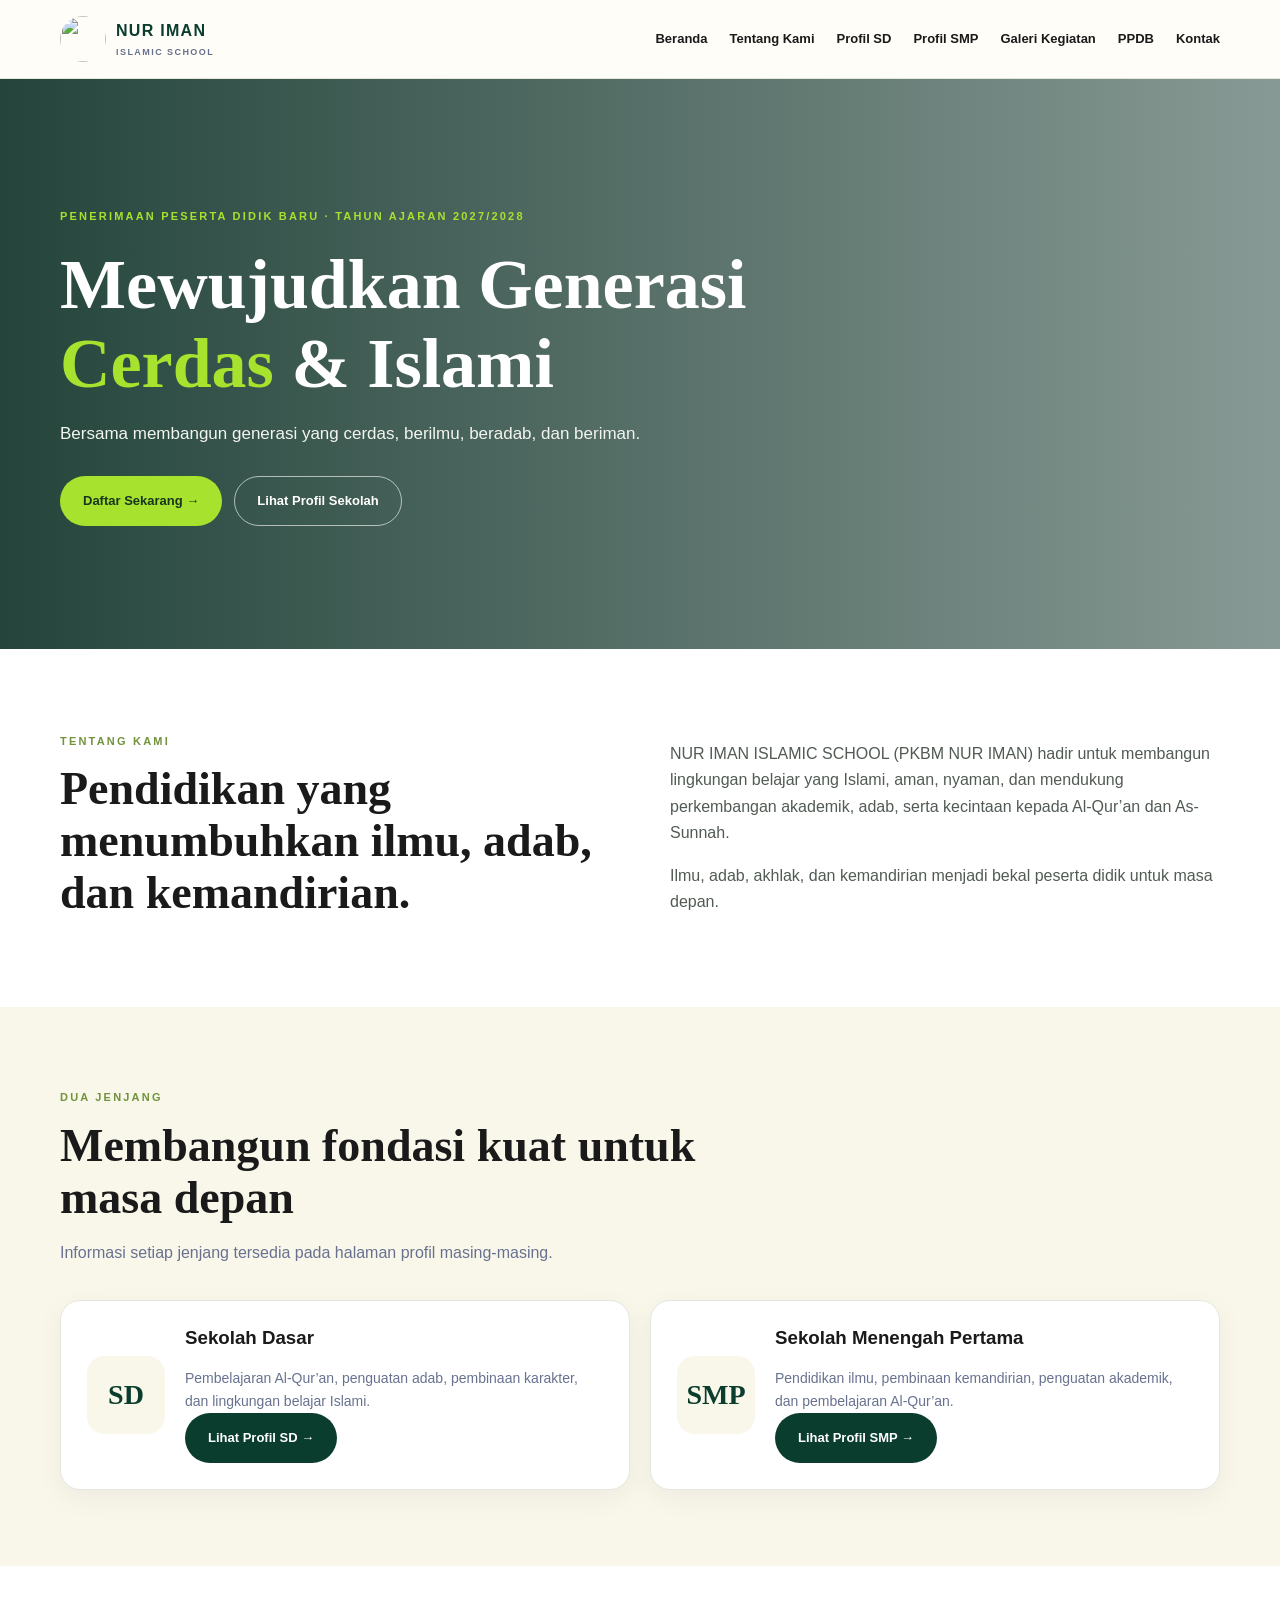
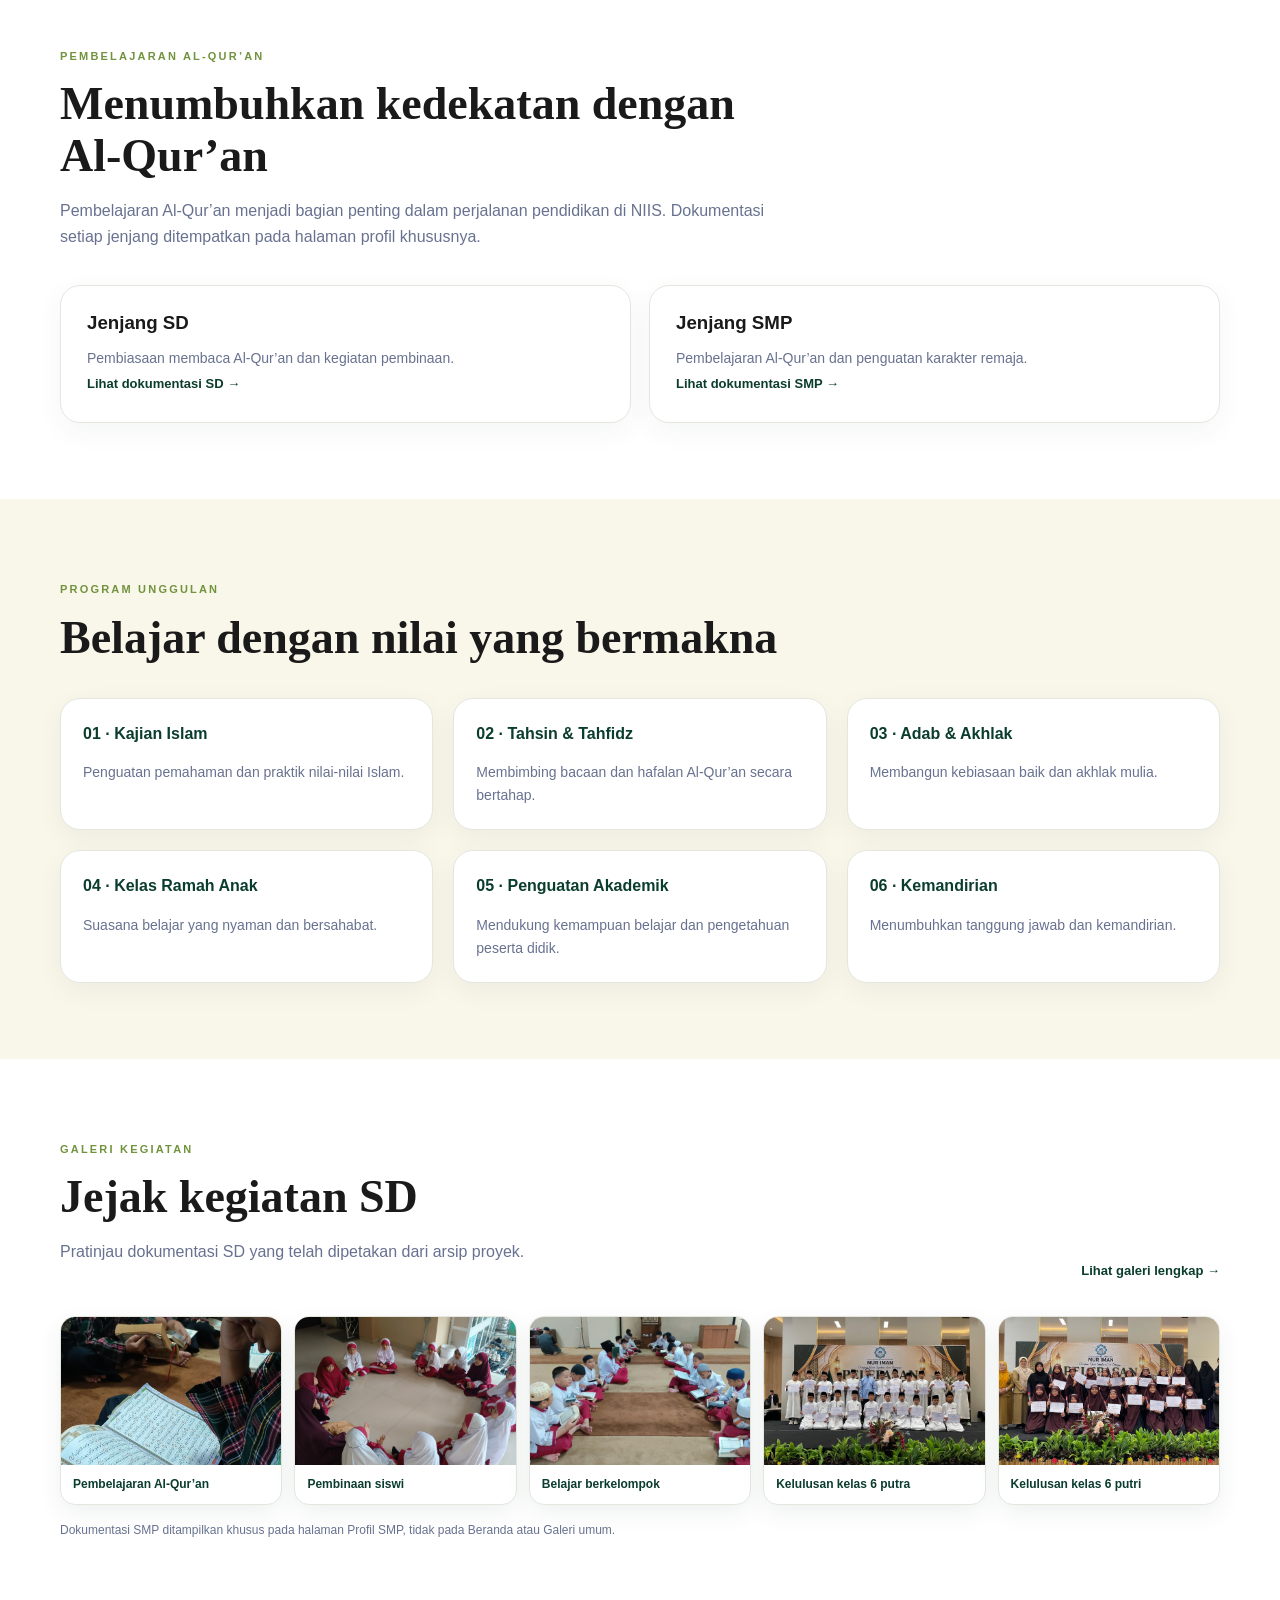
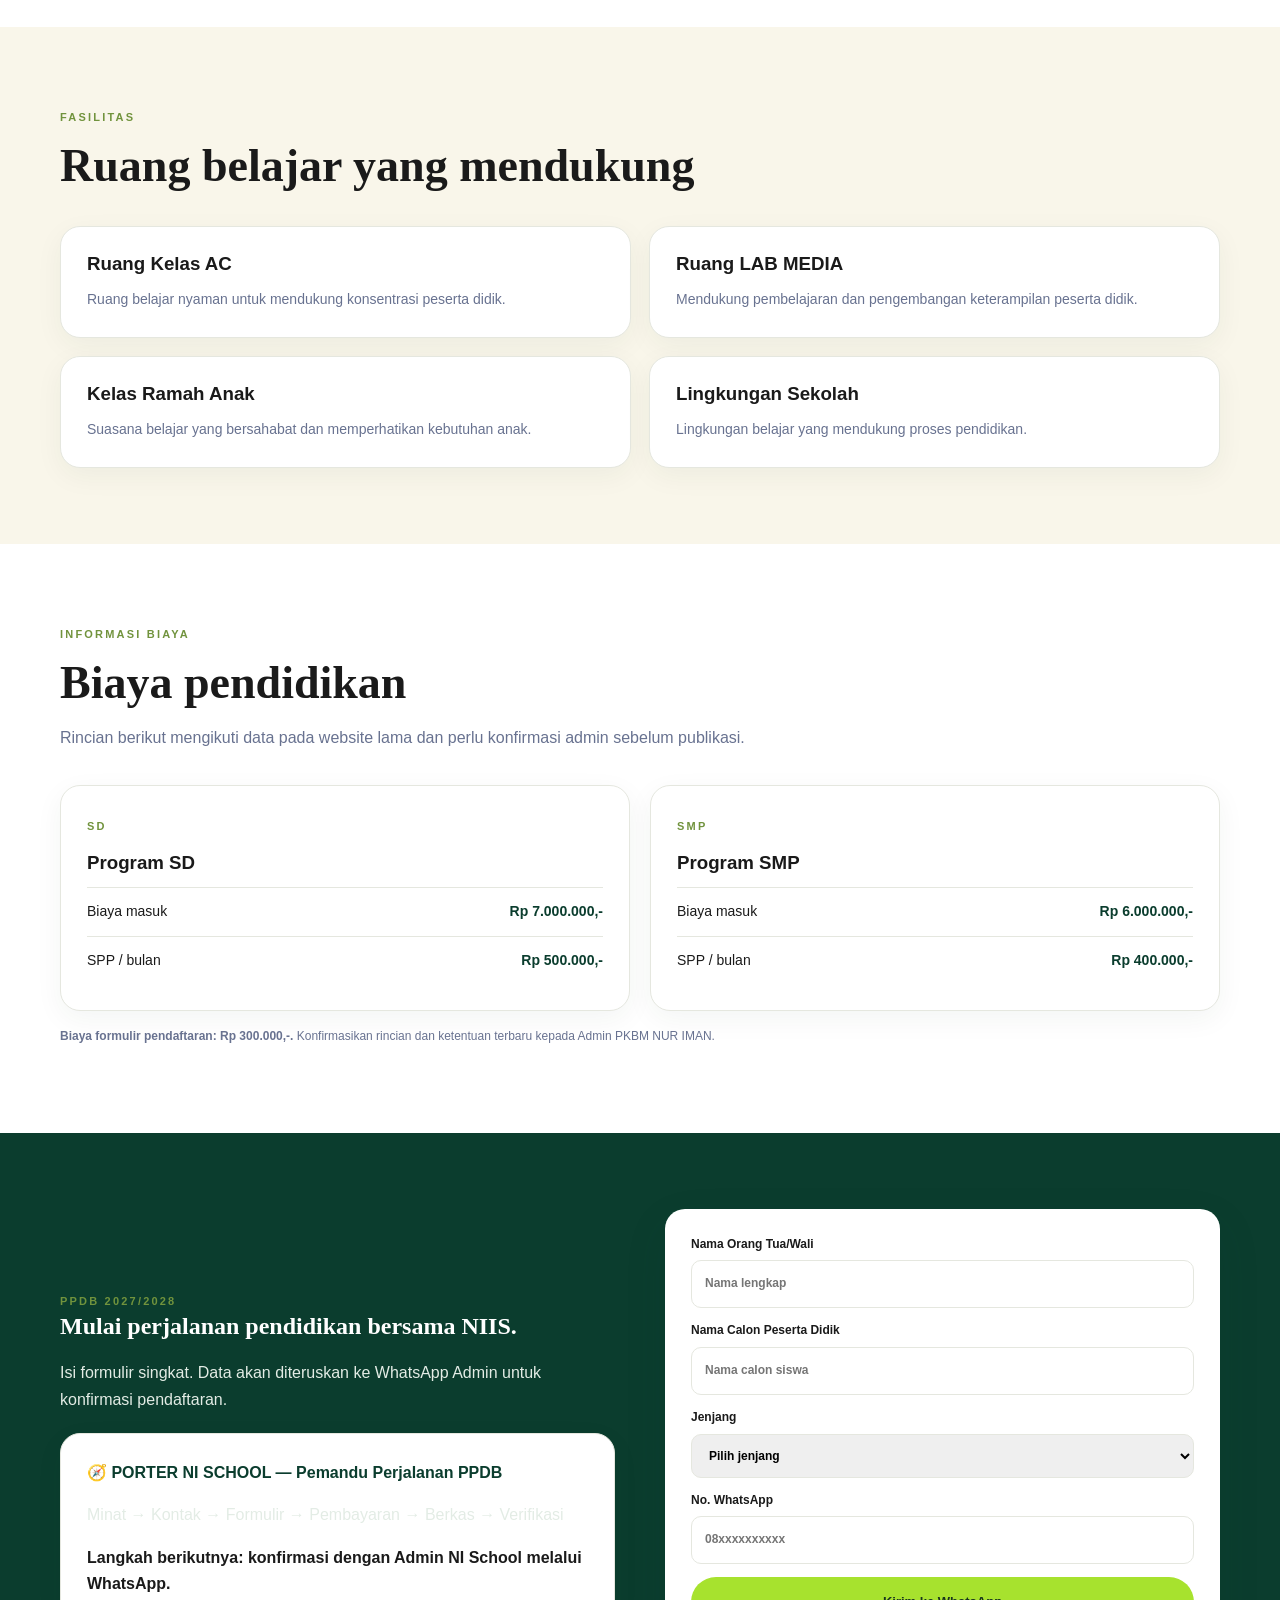
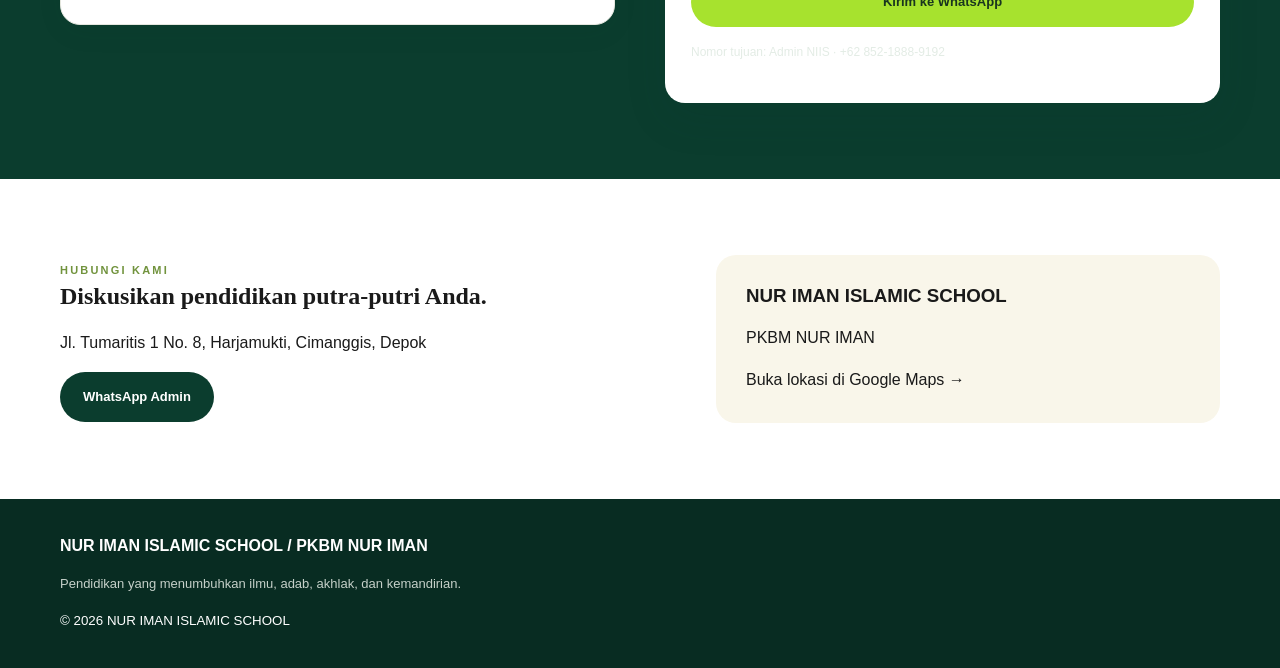
==== commit 1de27170: "Add files via upload" ====
--- a/index.html
+++ b/index.html
@@ -1,137 +1,11 @@
-<!doctype html><html lang="id"><head><meta charset="utf-8"><meta name="viewport" content="width=device-width,initial-scale=1"><meta name="theme-color" content="#0f4c3a"><meta name="description" content="NUR IMAN ISLAMIC SCHOOL / PKBM NUR IMAN — Pendidikan Islami, beradab, mandiri dan berkarakter. PPDB Tahun Pelajaran 2027/2028."><title>NUR IMAN ISLAMIC SCHOOL | PPDB 2027/2028</title><link rel="preconnect" href="https://fonts.googleapis.com"><link rel="preconnect" href="https://fonts.gstatic.com" crossorigin><link href="https://fonts.googleapis.com/css2?family=DM+Sans:wght@400;500;600;700&family=Playfair+Display:wght@600;700&display=swap" rel="stylesheet"><link rel="stylesheet" href="style.css"></head><body>
-<header class="site-header"><div class="container nav-wrap"><a class="brand" href="#top"><img src="logo-nur-iman.jpg" alt="Logo NUR IMAN"><span><strong>NUR IMAN</strong><small>ISLAMIC SCHOOL</small></span></a><button class="menu-toggle" aria-label="Buka menu" aria-expanded="false">☰</button><nav class="nav"><a href="#profil">Profil</a><a href="#program">Program</a><a href="#fasilitas">Fasilitas</a><a href="#biaya">Biaya</a><a href="#ppdb">PPDB</a><a href="#kontak">Kontak</a></nav></div></header>
-<main id="top"><section class="hero"><div class="hero-overlay"></div><div class="container hero-grid"><div class="hero-copy"><span class="eyebrow light">PENERIMAAN PESERTA DIDIK BARU • 2027/2028</span><h1>Mewujudkan Generasi <em>Cerdas</em> &amp; Islami</h1><p>Mari daftarkan putra-putri Anda untuk bergabung bersama NUR IMAN ISLAMIC SCHOOL dalam lingkungan pendidikan yang Islami, nyaman, aman, dan berkarakter.</p><div class="hero-actions"><a class="btn btn-gold" href="#ppdb">Daftar Sekarang</a><a class="btn btn-ghost" href="#profil">Lihat Profil</a></div></div><aside class="hero-card"><span>TAHUN PELAJARAN</span><strong>2027/2028</strong><small>Tempat terbatas • Segera daftarkan putra-putri Anda</small></aside></div></section>
-<section class="intro section" id="profil"><div class="container two-col"><div><span class="eyebrow">TENTANG KAMI</span><h2>Pendidikan yang menumbuhkan ilmu, adab, dan kemandirian.</h2></div><div class="prose"><p><strong>NUR IMAN ISLAMIC SCHOOL / PKBM NUR IMAN</strong> hadir untuk membangun lingkungan belajar yang Islami, aman, nyaman, dan mendukung perkembangan akademik serta karakter peserta didik.</p><p>Proses pendidikan diarahkan pada penguatan aqidah, ibadah, akhlak mulia, kemampuan akademik, serta kecintaan kepada Al-Qur’an dan As-Sunnah.</p></div></div></section>
-<section class="values section-soft" id="program"><div class="container"><div class="section-heading"><span class="eyebrow">PROGRAM UNGGULAN</span><h2>Belajar dengan nilai yang bermakna</h2><p>Perpaduan pembelajaran, adab, kedisiplinan, dan pembiasaan Islami dalam keseharian.</p></div><div class="cards five"><article class="card"><i>01</i><h3>Kajian Islam</h3><p>Penguatan pemahaman dan praktik nilai-nilai Islam dalam kehidupan sehari-hari.</p></article><article class="card"><i>02</i><h3>Tahsin &amp; Tahfidz</h3><p>Membimbing kemampuan membaca Al-Qur’an dan hafalan secara bertahap.</p></article><article class="card"><i>03</i><h3>Kelas Ramah Anak</h3><p>Suasana belajar yang nyaman dan mendukung tumbuh kembang peserta didik.</p></article><article class="card"><i>04</i><h3>Disiplin &amp; Karakter</h3><p>Membangun kebiasaan baik, tanggung jawab, dan kemandirian.</p></article><article class="card"><i>05</i><h3>Lingkungan Nyaman</h3><p>Lingkungan sekolah yang aman, bersih, dan mendukung proses belajar.</p></article></div></div></section>
-<section class="facilities section" id="fasilitas"><div class="container"><div class="section-heading center"><span class="eyebrow">FASILITAS</span><h2>Ruang belajar yang mendukung</h2></div><div class="facility-grid"><div class="facility-photo"><img src="gedung-sekolah.jpg" alt="Gedung NUR IMAN ISLAMIC SCHOOL"><div><strong>Lingkungan Sekolah</strong><span>Nyaman • Aman • Islami</span></div></div><div class="facility-list"><div><span>✓</span><b>Ruang Kelas AC</b><p>Ruang belajar nyaman untuk mendukung konsentrasi peserta didik.</p></div><div><span>✓</span><b>Ruang LAB MEDIA</b><p>Mendukung pembelajaran dan pengembangan keterampilan peserta didik.</p></div><div><span>✓</span><b>Ruang Kelas Ramah Anak</b><p>Suasana belajar yang bersahabat dan memperhatikan kebutuhan anak.</p></div></div></div></div></section>
-<section class="fees section-soft" id="biaya"><div class="container"><div class="section-heading"><span class="eyebrow">INFORMASI BIAYA</span><h2>Pilihan pendidikan SD &amp; SMP</h2><p>Informasi biaya yang tercantum untuk PPDB Tahun Pelajaran 2027/2028.</p></div><div class="fee-grid"><article class="fee-card"><span class="tag">SD</span><h3>Program SD</h3><div class="price-row"><span>Biaya Masuk</span><strong>Rp 7.000.000,-</strong></div><div class="price-row"><span>SPP / bulan</span><strong>Rp 500.000,-</strong></div><a href="#ppdb" class="text-link">Tanya &amp; Daftar →</a></article><article class="fee-card featured"><span class="tag">SMP</span><h3>Program SMP</h3><div class="price-row"><span>Biaya Masuk</span><strong>Rp 6.000.000,-</strong></div><div class="price-row"><span>SPP / bulan</span><strong>Rp 400.000,-</strong></div><a href="#ppdb" class="text-link">Tanya &amp; Daftar →</a></article></div><div class="note"><b>Biaya formulir pendaftaran: Rp 300.000,-</b> • Silakan konfirmasi detail biaya dan ketentuan kepada Admin PKBM NUR IMAN.</div></div></section>
-<section class="ppdb section" id="ppdb"><div class="container ppdb-box"><div><span class="eyebrow light">PPDB 2027/2028</span><h2>Siapkan langkah terbaik untuk pendidikan putra-putri Anda.</h2><p>Isi formulir singkat di samping. Setelah dikirim, Anda akan diarahkan ke WhatsApp Admin PKBM NUR IMAN untuk konfirmasi pendaftaran.</p></div><form id="ppdbForm"><label>Nama Orang Tua/Wali<input name="wali" required placeholder="Nama lengkap"></label><label>Nama Calon Peserta Didik<input name="siswa" required placeholder="Nama calon siswa"></label><label>Jenjang<select name="jenjang" required><option value="">Pilih jenjang</option><option>SD</option><option>SMP</option></select></label><label>No. WhatsApp<input name="wa" required inputmode="tel" placeholder="08xxxxxxxxxx"></label><button class="btn btn-gold full" type="submit">Kirim ke WhatsApp</button></form></div></section>
-<section class="contact section" id="kontak"><div class="container contact-grid"><div><span class="eyebrow">HUBUNGI KAMI</span><h2>Mari berdiskusi tentang pendidikan terbaik untuk putra-putri Anda.</h2><p class="address">Jl. Tumaritis 1 No. 8, Harjamukti, Cimanggis, Depok</p><a class="btn btn-dark" href="https://wa.me/6285218889192" target="_blank" rel="noopener">WhatsApp Admin</a></div><div class="map-card"><div class="map-icon">⌖</div><h3>NUR IMAN ISLAMIC SCHOOL</h3><p>PKBM NUR IMAN</p><a class="text-link" target="_blank" rel="noopener" href="https://maps.app.goo.gl/Vww3KEgYdHxDn97V7">Buka lokasi di Google Maps →</a></div></div></section></main>
-<footer><div class="container footer-grid"><div><strong>NUR IMAN ISLAMIC SCHOOL</strong><p>PKBM NUR IMAN • Pendidikan Islami, cerdas, beradab, dan berkarakter.</p></div><div><span>PPDB 2027/2028</span></div></div><div class="copyright">© 2026 NUR IMAN ISLAMIC SCHOOL / PKBM NUR IMAN</div></footer>
-<script>const toggle=document.querySelector('.menu-toggle'),nav=document.querySelector('.nav');toggle.addEventListener('click',()=>{const open=nav.classList.toggle('open');toggle.setAttribute('aria-expanded',open)});document.querySelectorAll('.nav a').forEach(a=>a.addEventListener('click',()=>nav.classList.remove('open')));document.getElementById('ppdbForm').addEventListener('submit',function(e){e.preventDefault();const f=new FormData(this);const msg=`Assalamu'alaikum Admin PKBM NUR IMAN.%0A%0ASaya ingin mendaftar PPDB 2027/2028.%0A%0ANama Orang Tua/Wali: ${encodeURIComponent(f.get('wali'))}%0ANama Calon Siswa: ${encodeURIComponent(f.get('siswa'))}%0AJenjang: ${encodeURIComponent(f.get('jenjang'))}%0ANo. WhatsApp: ${encodeURIComponent(f.get('wa'))}%0A%0AMohon informasi selanjutnya. Terima kasih.`;window.open('https://wa.me/6285218889192?text='+msg,'_blank')});</script></body></html>
-<script>
-(function () {
-  const form = document.getElementById('ppdbForm');
-  if (!form) return;
-
-  const style = document.createElement('style');
-  style.textContent = `
-    .porter-card {
-      margin-top: 22px;
-      padding: 20px;
-      border: 1px solid rgba(15,76,58,.16);
-      border-radius: 18px;
-      background: #fff;
-      box-shadow: 0 10px 28px rgba(0,0,0,.06);
-    }
-    .porter-head {
-      display: flex;
-      align-items: center;
-      gap: 12px;
-      margin-bottom: 10px;
-    }
-    .porter-icon {
-      width: 42px;
-      height: 42px;
-      display: grid;
-      place-items: center;
-      border-radius: 50%;
-      background: #0f4c3a;
-      color: #fff;
-      font-size: 20px;
-      flex-shrink: 0;
-    }
-    .porter-label {
-      display: block;
-      font-size: 10px;
-      font-weight: 700;
-      letter-spacing: .12em;
-      color: #0f4c3a;
-    }
-    .porter-head h3 {
-      margin: 3px 0 0;
-      color: #18362d;
-    }
-    .porter-card p {
-      line-height: 1.6;
-      margin: 10px 0 16px;
-      color: #3f4b46;
-    }
-    .porter-journey {
-      display: flex;
-      flex-wrap: wrap;
-      gap: 6px;
-      margin-bottom: 16px;
-    }
-    .porter-journey span {
-      padding: 6px 9px;
-      border-radius: 999px;
-      background: #f1f3f2;
-      color: #68706c;
-      font-size: 10px;
-      font-weight: 600;
-    }
-    .porter-journey .done {
-      background: #dfeee8;
-      color: #0f4c3a;
-    }
-    .porter-journey .current {
-      background: #0f4c3a;
-      color: #fff;
-    }
-    .porter-next {
-      padding: 13px 15px;
-      border-left: 3px solid #c9a45c;
-      background: #faf7ef;
-      border-radius: 8px;
-    }
-    .porter-next small {
-      display: block;
-      margin-bottom: 4px;
-      font-size: 9px;
-      font-weight: 700;
-      letter-spacing: .1em;
-      color: #75633e;
-    }
-    .porter-next strong {
-      display: block;
-      line-height: 1.5;
-      color: #18362d;
-    }
-  `;
-  document.head.appendChild(style);
-
-  const card = document.createElement('div');
-  card.className = 'porter-card';
-  card.innerHTML = `
-    <div class="porter-head">
-      <span class="porter-icon">🧭</span>
-      <div>
-        <span class="porter-label">PORTER NI SCHOOL</span>
-        <h3>Pemandu Perjalanan PPDB</h3>
-      </div>
-    </div>
-
-    <p>
-      PORTER membantu Anda memahami posisi dalam perjalanan PPDB
-      dan langkah berikutnya.
-    </p>
-
-    <div class="porter-journey">
-      <span class="done">Minat</span>
-      <span class="done">Kontak</span>
-      <span class="current">Formulir</span>
-      <span>Pembayaran</span>
-      <span>Berkas</span>
-      <span>Verifikasi</span>
-    </div>
-
-    <div class="porter-next">
-      <small>LANGKAH BERIKUTNYA</small>
-      <strong>Konfirmasi dengan Admin NI School melalui WhatsApp.</strong>
-    </div>
-  `;
-
-  form.insertAdjacentElement('afterend', card);
-})();
-                                       </script>
+<!doctype html><html lang="id"><head><meta charset="utf-8"><meta name="viewport" content="width=device-width, initial-scale=1"><meta name="description" content="NUR IMAN ISLAMIC SCHOOL / PKBM NUR IMAN — PPDB Tahun Ajaran 2027/2028."><meta name="theme-color" content="#0b3d2e"><title>NUR IMAN ISLAMIC SCHOOL — PPDB 2027/2028</title><link rel="stylesheet" href="style.css"></head><body><header class="header"><div class="container navwrap"><a class="brand" href="index.html" aria-label="NUR IMAN Islamic School, Beranda"><img src="https://raw.githubusercontent.com/ni-school/nur-iman-islamic-school/main/logo-nur-iman.jpg" alt=""><span>NUR IMAN<small>ISLAMIC SCHOOL</small></span></a><button class="menu" aria-label="Buka menu" aria-expanded="false" aria-controls="site-nav">☰</button><nav class="nav" id="site-nav"><a href="index.html">Beranda</a><a href="index.html#profil">Tentang Kami</a><a href="profil-sd.html">Profil SD</a><a href="profil-smp.html">Profil SMP</a><a href="galeri.html">Galeri Kegiatan</a><a href="index.html#ppdb">PPDB</a><a href="index.html#kontak">Kontak</a></nav></div></header><main>
+<section class="hero"><div class="container"><span class="eyebrow">PENERIMAAN PESERTA DIDIK BARU · TAHUN AJARAN 2027/2028</span><h1>Mewujudkan Generasi <em>Cerdas</em> &amp; Islami</h1><p>Bersama membangun generasi yang cerdas, berilmu, beradab, dan beriman.</p><div class="actions"><a class="btn" href="#ppdb">Daftar Sekarang →</a><a class="btn outline" href="#profil">Lihat Profil Sekolah</a></div></div></section>
+<section class="section" id="profil"><div class="container split"><div><span class="eyebrow">TENTANG KAMI</span><h2>Pendidikan yang menumbuhkan ilmu, adab, dan kemandirian.</h2></div><div><p>NUR IMAN ISLAMIC SCHOOL (PKBM NUR IMAN) hadir untuk membangun lingkungan belajar yang Islami, aman, nyaman, dan mendukung perkembangan akademik, adab, serta kecintaan kepada Al-Qur’an dan As-Sunnah.</p><p>Ilmu, adab, akhlak, dan kemandirian menjadi bekal peserta didik untuk masa depan.</p></div></div></section>
+<section class="section soft"><div class="container"><div class="section-head"><span class="eyebrow">DUA JENJANG</span><h2>Membangun fondasi kuat untuk masa depan</h2><p>Informasi setiap jenjang tersedia pada halaman profil masing-masing.</p></div><div class="level-grid"><article class="level-card"><div class="level-mark">SD</div><div><h3>Sekolah Dasar</h3><p>Pembelajaran Al-Qur’an, penguatan adab, pembinaan karakter, dan lingkungan belajar Islami.</p><a class="btn dark" href="profil-sd.html">Lihat Profil SD →</a></div></article><article class="level-card"><div class="level-mark">SMP</div><div><h3>Sekolah Menengah Pertama</h3><p>Pendidikan ilmu, pembinaan kemandirian, penguatan akademik, dan pembelajaran Al-Qur’an.</p><a class="btn dark" href="profil-smp.html">Lihat Profil SMP →</a></div></article></div></div></section>
+<section class="section"><div class="container"><div class="section-head"><span class="eyebrow">PEMBELAJARAN AL-QUR’AN</span><h2>Menumbuhkan kedekatan dengan Al-Qur’an</h2><p>Pembelajaran Al-Qur’an menjadi bagian penting dalam perjalanan pendidikan di NIIS. Dokumentasi setiap jenjang ditempatkan pada halaman profil khususnya.</p></div><div class="profile-grid"><article class="facility-card"><h3>Jenjang SD</h3><p>Pembiasaan membaca Al-Qur’an dan kegiatan pembinaan.</p><a class="text-link" href="profil-sd.html">Lihat dokumentasi SD →</a></article><article class="facility-card"><h3>Jenjang SMP</h3><p>Pembelajaran Al-Qur’an dan penguatan karakter remaja.</p><a class="text-link" href="profil-smp.html">Lihat dokumentasi SMP →</a></article></div></div></section>
+<section class="section soft"><div class="container"><div class="section-head"><span class="eyebrow">PROGRAM UNGGULAN</span><h2>Belajar dengan nilai yang bermakna</h2></div><div class="program-grid"><article class="program-card"><b>01 · Kajian Islam</b><p>Penguatan pemahaman dan praktik nilai-nilai Islam.</p></article><article class="program-card"><b>02 · Tahsin &amp; Tahfidz</b><p>Membimbing bacaan dan hafalan Al-Qur’an secara bertahap.</p></article><article class="program-card"><b>03 · Adab &amp; Akhlak</b><p>Membangun kebiasaan baik dan akhlak mulia.</p></article><article class="program-card"><b>04 · Kelas Ramah Anak</b><p>Suasana belajar yang nyaman dan bersahabat.</p></article><article class="program-card"><b>05 · Penguatan Akademik</b><p>Mendukung kemampuan belajar dan pengetahuan peserta didik.</p></article><article class="program-card"><b>06 · Kemandirian</b><p>Menumbuhkan tanggung jawab dan kemandirian.</p></article></div></div></section>
+<section class="section"><div class="container"><div class="section-head row-head"><div><span class="eyebrow">GALERI KEGIATAN</span><h2>Jejak kegiatan SD</h2><p>Pratinjau dokumentasi SD yang telah dipetakan dari arsip proyek.</p></div><a class="text-link" href="galeri.html">Lihat galeri lengkap →</a></div><div class="gallery-preview photo-preview"><a class="photo-card" href="profil-sd.html"><img src="assets/1000825926.jpg" alt="Pembelajaran Al-Qur’an putra jenjang SD"><span>Pembelajaran Al-Qur’an</span></a><a class="photo-card" href="profil-sd.html"><img src="assets/1000821940.jpg" alt="Kegiatan pembinaan siswi SD dalam formasi melingkar"><span>Pembinaan siswi</span></a><a class="photo-card" href="profil-sd.html"><img src="assets/1000821942.jpg" alt="Siswa SD membaca Al-Qur’an secara berkelompok"><span>Belajar berkelompok</span></a><a class="photo-card" href="profil-sd.html"><img src="assets/1000853316.jpg" alt="Dokumentasi kelulusan kelas 6 putra SD"><span>Kelulusan kelas 6 putra</span></a><a class="photo-card" href="profil-sd.html"><img src="assets/1000853344.jpg" alt="Dokumentasi kelulusan kelas 6 putri SD"><span>Kelulusan kelas 6 putri</span></a></div><p class="note">Dokumentasi SMP ditampilkan khusus pada halaman Profil SMP, tidak pada Beranda atau Galeri umum.</p></div></section>
+<section class="section soft" id="fasilitas"><div class="container"><div class="section-head"><span class="eyebrow">FASILITAS</span><h2>Ruang belajar yang mendukung</h2></div><div class="facility-grid"><article class="facility-card"><h3>Ruang Kelas AC</h3><p>Ruang belajar nyaman untuk mendukung konsentrasi peserta didik.</p></article><article class="facility-card"><h3>Ruang LAB MEDIA</h3><p>Mendukung pembelajaran dan pengembangan keterampilan peserta didik.</p></article><article class="facility-card"><h3>Kelas Ramah Anak</h3><p>Suasana belajar yang bersahabat dan memperhatikan kebutuhan anak.</p></article><article class="facility-card"><h3>Lingkungan Sekolah</h3><p>Lingkungan belajar yang mendukung proses pendidikan.</p></article></div></div></section>
+<section class="section" id="biaya"><div class="container"><div class="section-head"><span class="eyebrow">INFORMASI BIAYA</span><h2>Biaya pendidikan</h2><p>Rincian berikut mengikuti data pada website lama dan perlu konfirmasi admin sebelum publikasi.</p></div><div class="fee-grid"><article class="fee-card"><span class="eyebrow">SD</span><h3>Program SD</h3><div class="price"><span>Biaya masuk</span><strong>Rp 7.000.000,-</strong></div><div class="price"><span>SPP / bulan</span><strong>Rp 500.000,-</strong></div></article><article class="fee-card"><span class="eyebrow">SMP</span><h3>Program SMP</h3><div class="price"><span>Biaya masuk</span><strong>Rp 6.000.000,-</strong></div><div class="price"><span>SPP / bulan</span><strong>Rp 400.000,-</strong></div></article></div><p class="note"><b>Biaya formulir pendaftaran: Rp 300.000,-.</b> Konfirmasikan rincian dan ketentuan terbaru kepada Admin PKBM NUR IMAN.</p></div></section>
+<section class="section ppdb" id="ppdb"><div class="container ppdb-grid"><div><span class="eyebrow">PPDB 2027/2028</span><h2>Mulai perjalanan pendidikan bersama NIIS.</h2><p>Isi formulir singkat. Data akan diteruskan ke WhatsApp Admin untuk konfirmasi pendaftaran.</p><div class="porter"><b>🧭 PORTER NI SCHOOL — Pemandu Perjalanan PPDB</b><p>Minat → Kontak → Formulir → Pembayaran → Berkas → Verifikasi</p><strong>Langkah berikutnya: konfirmasi dengan Admin NI School melalui WhatsApp.</strong></div></div><form id="ppdbForm"><label>Nama Orang Tua/Wali<input name="wali" required autocomplete="name" placeholder="Nama lengkap"></label><label>Nama Calon Peserta Didik<input name="siswa" required placeholder="Nama calon siswa"></label><label>Jenjang<select name="jenjang" required><option value="">Pilih jenjang</option><option value="SD">SD</option><option value="SMP">SMP</option></select></label><label>No. WhatsApp<input name="wa" type="tel" required inputmode="tel" pattern="[0-9+() -]{8,20}" autocomplete="tel" placeholder="08xxxxxxxxxx"></label><button class="btn full" type="submit">Kirim ke WhatsApp</button><p class="note">Nomor tujuan: Admin NIIS · +62 852-1888-9192</p><p id="formStatus" role="status" aria-live="polite"></p></form></div></section>
+<section class="section" id="kontak"><div class="container contact-grid"><div><span class="eyebrow">HUBUNGI KAMI</span><h2>Diskusikan pendidikan putra-putri Anda.</h2><p>Jl. Tumaritis 1 No. 8, Harjamukti, Cimanggis, Depok</p><a class="btn dark" href="https://wa.me/6285218889192" target="_blank" rel="noopener">WhatsApp Admin</a></div><div class="map-card"><h3>NUR IMAN ISLAMIC SCHOOL</h3><p>PKBM NUR IMAN</p><a href="https://maps.app.goo.gl/Vww3KEgYdHxDn97V7" target="_blank" rel="noopener">Buka lokasi di Google Maps →</a></div></div></section></main><footer class="footer"><div class="container"><b>NUR IMAN ISLAMIC SCHOOL / PKBM NUR IMAN</b><p>Pendidikan yang menumbuhkan ilmu, adab, akhlak, dan kemandirian.</p><small>© 2026 NUR IMAN ISLAMIC SCHOOL</small></div></footer><script>const menuButton=document.querySelector('.menu');const nav=document.querySelector('.nav');if(menuButton&&nav){menuButton.addEventListener('click',()=>{const open=nav.classList.toggle('open');menuButton.setAttribute('aria-expanded',String(open));});nav.querySelectorAll('a').forEach(a=>a.addEventListener('click',()=>{nav.classList.remove('open');menuButton.setAttribute('aria-expanded','false');}));}</script><script>const form=document.getElementById('ppdbForm');form.addEventListener('submit',e=>{e.preventDefault();if(!form.reportValidity())return;const d=new FormData(form);const message=['Assalamu’alaikum Admin PKBM NUR IMAN.','Saya ingin mendaftar PPDB Tahun Ajaran 2027/2028.','',`Nama Orang Tua/Wali: ${d.get('wali')}`,`Nama Calon Peserta Didik: ${d.get('siswa')}`,`Jenjang: ${d.get('jenjang')}`,`No. WhatsApp: ${d.get('wa')}`,'','Mohon informasi selanjutnya. Terima kasih.'].join('\n');window.open('https://wa.me/6285218889192?text='+encodeURIComponent(message),'_blank','noopener');document.getElementById('formStatus').textContent='Pesan WhatsApp telah disiapkan. Silakan periksa dan kirim dari aplikasi WhatsApp.';});</script></body></html>
--- a/style.css
+++ b/style.css
@@ -1,57 +1,5 @@
-:root{--green:#0f4c3a;--green2:#173f35;--gold:#c8a45a;--cream:#f6f0e3;--ink:#17352e;--muted:#6d756f;--white:#fff;--line:#e5dfd2;--shadow:0 18px 50px rgba(21,52,43,.12)}*{box-sizing:border-box}html{scroll-behavior:smooth}body{margin:0;font-family:"DM Sans",sans-serif;color:var(--ink);background:#fff;line-height:1.65}a{text-decoration:none;color:inherit}.container{width:min(1160px,calc(100% - 48px));margin:auto}.site-header{position:sticky;top:0;z-index:20;background:rgba(255,255,255,.94);backdrop-filter:blur(14px);border-bottom:1px solid rgba(229,223,210,.8)}.nav-wrap{min-height:78px;display:flex;align-items:center;justify-content:space-between;gap:24px}.brand{display:flex;align-items:center;gap:11px}.brand img{width:48px;height:48px;object-fit:contain;border-radius:50%}.brand strong{display:block;font-size:14px;letter-spacing:.13em}.brand small{display:block;font-size:8px;letter-spacing:.22em;color:#738077}.nav{display:flex;gap:26px;align-items:center;font-size:13px;font-weight:600}.nav a{transition:.25s}.nav a:hover{color:var(--gold)}.menu-toggle{display:none;border:0;background:none;font-size:27px;color:var(--green)}.hero{min-height:610px;position:relative;background-image:url("gedung-sekolah.jpg");background-size:cover;background-position:center}.hero-overlay{position:absolute;inset:0;background:linear-gradient(90deg,rgba(8,55,43,.94),rgba(8,55,43,.68) 55%,rgba(8,55,43,.38))}.hero-grid{position:relative;z-index:1;min-height:610px;display:grid;grid-template-columns:1.35fr .65fr;align-items:center;gap:70px;color:#fff}.eyebrow{font-size:10px;letter-spacing:.24em;font-weight:700;color:#a78b52}.eyebrow.light{color:#e1c785}.hero h1{font-family:"Playfair Display",serif;font-size:clamp(46px,6vw,76px);line-height:1.04;margin:16px 0 22px;max-width:780px}.hero h1 em{font-style:normal;color:#d9bd76}.hero p{max-width:650px;color:rgba(255,255,255,.87);font-size:16px}.hero-actions{display:flex;gap:12px;margin-top:30px}.btn{display:inline-flex;align-items:center;justify-content:center;min-height:46px;padding:0 22px;border-radius:999px;font-weight:700;font-size:13px;border:1px solid transparent;cursor:pointer}.btn-gold{background:var(--gold);color:#142b24}.btn-ghost{border-color:rgba(255,255,255,.4);color:#fff}.btn-dark{background:var(--green);color:#fff}.hero-card{padding:34px;border-radius:24px;background:rgba(19,51,43,.78);border:1px solid rgba(255,255,255,.18);box-shadow:var(--shadow);backdrop-filter:blur(12px)}.hero-card span{display:block;font-size:9px;letter-spacing:.2em;color:#cbb77d}.hero-card strong{display:block;font-family:"Playfair Display",serif;font-size:38px;margin:10px 0}.hero-card hr{border:0;border-top:1px solid rgba(255,255,255,.2);margin:20px 0}.hero-card b{display:block;margin-top:8px}.hero-card small{display:block;margin-top:16px;color:rgba(255,255,255,.65)}.section{padding:100px 0}.section-soft{padding:100px 0;background:var(--cream)}.two-col{display:grid;grid-template-columns:1fr 1fr;gap:90px;align-items:center}.section h2,.intro h2{font-family:"Playfair Display",serif;font-size:clamp(36px,4.5vw,56px);line-height:1.1;margin:14px 0}.prose{color:#5d6861;font-size:15px}.prose p{margin:0 0 20px}.section-heading{max-width:760px;margin-bottom:42px}.section-heading.center{text-align:center;margin-left:auto;margin-right:auto}.section-heading p{color:var(--muted);margin-top:8px}.cards.five{display:grid;grid-template-columns:repeat(5,1fr);gap:14px}.card{background:#fff;border:1px solid var(--line);border-radius:18px;padding:25px 20px;min-height:245px;transition:.25s}.card:hover{transform:translateY(-5px);box-shadow:var(--shadow)}.card i{font-style:normal;color:#a7894e;font-size:11px;font-weight:700}.card h3{font-size:16px;margin:24px 0 12px}.card p{font-size:12px;color:#727a74;margin:0}.facility-grid{display:grid;grid-template-columns:1.15fr .85fr;gap:30px;align-items:stretch}.facility-photo{position:relative;min-height:430px;border-radius:24px;overflow:hidden}.facility-photo img{width:100%;height:100%;object-fit:cover;display:block}.facility-photo:after{content:"";position:absolute;inset:0;background:linear-gradient(0deg,rgba(10,50,40,.8),transparent 60%)}.facility-photo div{position:absolute;z-index:1;bottom:28px;left:30px;color:#fff}.facility-photo strong{display:block;font-family:"Playfair Display",serif;font-size:29px}.facility-photo span{font-size:12px;opacity:.8}.facility-list{display:grid;gap:14px}.facility-list>div{padding:27px;border:1px solid var(--line);border-radius:18px}.facility-list span{display:inline-flex;width:30px;height:30px;border-radius:50%;background:#e8f0eb;color:var(--green);align-items:center;justify-content:center;margin-right:10px}.facility-list b{font-size:15px}.facility-list p{font-size:13px;color:var(--muted);margin:12px 0 0 40px}.fee-grid{display:grid;grid-template-columns:1fr 1fr;gap:20px}.fee-card{background:#fff;border:1px solid var(--line);border-radius:22px;padding:32px;position:relative}.fee-card.featured{border:2px solid var(--gold)}.tag{display:inline-block;padding:6px 12px;border-radius:999px;background:#edf3ee;color:var(--green);font-size:10px;font-weight:800;letter-spacing:.15em}.fee-card h3{font-family:"Playfair Display",serif;font-size:31px;margin:18px 0}.price-row{display:flex;justify-content:space-between;gap:20px;padding:15px 0;border-top:1px solid var(--line);font-size:13px}.price-row strong{color:var(--green)}.text-link{display:inline-block;margin-top:20px;color:var(--green);font-weight:800;font-size:13px}.note{margin-top:18px;padding:16px 20px;border-radius:14px;background:#ebe4d5;color:#665f51;font-size:12px}.ppdb{background:var(--green);color:#fff}.ppdb-box{display:grid;grid-template-columns:1fr 1fr;gap:70px;align-items:center}.ppdb h2{font-size:clamp(38px,4vw,54px)}.ppdb p{color:rgba(255,255,255,.74)}form{background:#fff;padding:30px;border-radius:22px;color:var(--ink);box-shadow:var(--shadow)}label{display:block;font-size:12px;font-weight:700;margin-bottom:14px}input,select{width:100%;margin-top:7px;border:1px solid var(--line);border-radius:10px;padding:13px 14px;font:inherit;font-size:13px;background:#fff}.full{width:100%;margin-top:8px}.contact-grid{display:grid;grid-template-columns:1.1fr .9fr;gap:50px;align-items:center}.address{color:var(--muted);margin:25px 0}.map-card{padding:40px;border:1px solid var(--line);border-radius:22px;background:var(--cream)}.map-icon{font-size:36px;color:var(--gold)}.map-card h3{font-family:"Playfair Display",serif;font-size:26px;margin:10px 0 2px}.map-card p{color:var(--muted);margin:0}footer{background:#0a3027;color:#fff;padding:55px 0 20px}.footer-grid{display:flex;justify-content:space-between;gap:30px}.footer-grid strong{letter-spacing:.12em}.footer-grid p{color:rgba(255,255,255,.6);font-size:12px;max-width:450px}.footer-grid span,.footer-grid b{display:block;font-size:11px;color:#d7c17f}.copyright{text-align:center;border-top:1px solid rgba(255,255,255,.1);margin-top:35px;padding-top:18px;color:rgba(255,255,255,.45);font-size:10px}@media(max-width:900px){.nav{gap:14px}.hero-grid{grid-template-columns:1fr;gap:30px;padding:80px 0}.hero-card{max-width:390px}.cards.five{grid-template-columns:repeat(2,1fr)}.two-col,.facility-grid,.ppdb-box,.contact-grid{grid-template-columns:1fr;gap:40px}.section{padding:75px 0}.section-soft{padding:75px 0}}@media(max-width:680px){.container{width:min(100% - 32px,560px)}.nav{display:none;position:absolute;left:0;right:0;top:78px;background:#fff;padding:16px;flex-direction:column;align-items:stretch;box-shadow:0 15px 30px rgba(0,0,0,.08)}.nav.open{display:flex}.nav a{padding:10px 12px}.menu-toggle{display:block}.brand img{width:42px;height:42px}.hero{min-height:700px;background-position:58% center}.hero-grid{min-height:700px;padding:65px 0}.hero h1{font-size:43px}.hero p{font-size:14px}.hero-card{padding:25px}.hero-card strong{font-size:31px}.hero-actions{flex-wrap:wrap}.cards.five,.fee-grid{grid-template-columns:1fr}.card{min-height:auto}.facility-photo{min-height:320px}.footer-grid{flex-direction:column}}
 
-/* NIS-001 — NATURE DISCOVERY PULSE */
-.btn-ghost {
-  background: #0B3D32;
-  color: #F9F6EA;
-  border: 1px solid rgba(249, 246, 234, 0.35);
-  position: relative;
-  overflow: hidden;
-  animation: nature-breathe 3s ease-in-out infinite;
-}
-.btn-ghost::after {
-  content: "";
-  position: absolute;
-  top: 0;
-  left: -120%;
-  width: 55%;
-  height: 100%;
-  background: linear-gradient(
-    110deg,
-    transparent,
-    rgba(249, 246, 234, 0.22),
-    transparent
-  );
-  animation: nature-glint 8s ease-in-out infinite;
-  pointer-events: none;
-}
+:root{--forest:#0B3D2E;--leaf:#557A57;--lime:#A7E22E;--cream:#F9F6EA;--ink:#1A1A1A;--muted:#687290;--line:#e5e7df;--white:#fff;--shadow:0 16px 42px rgba(11,61,46,.12)}*{box-sizing:border-box}html{scroll-behavior:smooth;scroll-padding-top:90px}body{margin:0;color:var(--ink);font:16px/1.65 Arial,Helvetica,sans-serif;background:#fff}img{max-width:100%;display:block}a{color:inherit;text-decoration:none}.container{width:min(1160px,calc(100% - 40px));margin:auto}.header{position:sticky;top:0;z-index:20;background:#fffdf7;backdrop-filter:blur(12px);border-bottom:1px solid var(--line)}.navwrap{height:78px;display:flex;align-items:center;justify-content:space-between;gap:20px}.brand{display:flex;align-items:center;gap:10px;color:var(--forest);font-weight:800;letter-spacing:.08em}.brand img{width:46px;height:46px;object-fit:contain;border-radius:50%}.brand small{display:block;font-size:9px;letter-spacing:.16em;color:var(--muted)}.nav{display:flex;align-items:center;gap:22px;font-size:13px;font-weight:700}.nav a:hover,.nav a[aria-current=page]{color:#668d2a}.menu{display:none;border:0;background:none;color:var(--forest);font-size:26px}.hero{position:relative;min-height:570px;display:flex;align-items:center;color:white;background:linear-gradient(90deg,rgba(6,43,32,.88),rgba(6,43,32,.48)),url("https://raw.githubusercontent.com/ni-school/nur-iman-islamic-school/main/gedung-sekolah.jpg") center/cover}.hero .container{padding:76px 0}.eyebrow{font-size:11px;letter-spacing:.2em;text-transform:uppercase;font-weight:800;color:#71933d}.hero .eyebrow{color:var(--lime)}h1,h2,h3{line-height:1.13;margin-top:0}h1,h2{font-family:Georgia,'Times New Roman',serif}h1{font-size:clamp(42px,6vw,70px);max-width:760px;margin:16px 0}h1 em{color:var(--lime);font-style:normal}.hero p{max-width:650px;color:#f3f5ef;font-size:17px}.actions{display:flex;gap:12px;flex-wrap:wrap;margin-top:28px}.btn{display:inline-flex;align-items:center;justify-content:center;padding:13px 22px;border-radius:999px;background:var(--lime);color:#19351f;font-size:13px;font-weight:800;border:1px solid transparent}.btn.outline{background:transparent;border-color:#ffffff9c;color:white}.btn.dark{background:var(--forest);color:white}.section{padding:76px 0}.soft{background:var(--cream)}.section-head{max-width:720px;margin-bottom:34px}.section-head h2,.split h2{font-size:clamp(30px,4vw,46px);margin:10px 0}.section-head p,.muted{color:var(--muted)}.split{display:grid;grid-template-columns:1fr 1fr;gap:60px;align-items:center}.split p{color:#515b53}.level-grid,.program-grid,.fee-grid{display:grid;grid-template-columns:repeat(2,1fr);gap:20px}.level-card,.program-card,.fee-card,.facility-card,.gallery-empty,.porter{border:1px solid var(--line);border-radius:20px;background:white;padding:26px;box-shadow:0 8px 28px rgba(11,61,46,.05)}.level-card{display:flex;gap:20px;align-items:center}.level-mark{width:78px;height:78px;flex:0 0 78px;border-radius:18px;background:var(--cream);display:grid;place-items:center;color:var(--forest);font:700 28px Georgia,'Times New Roman',serif}.level-card p,.program-card p,.facility-card p{color:var(--muted);font-size:14px;margin-bottom:0}.program-grid{grid-template-columns:repeat(3,1fr)}.program-card{padding:22px}.program-card b{color:var(--forest)}.gallery-preview{display:grid;grid-template-columns:repeat(5,1fr);gap:12px}.gallery-slot{min-height:130px;border-radius:16px;background:linear-gradient(140deg,#e8eddf,#f7f4e9);border:1px solid #dce4d5;display:grid;place-items:center;text-align:center;padding:14px;color:var(--forest);font-size:12px;font-weight:700}.gallery-slot span{font-size:28px;display:block;margin-bottom:8px}.facility-grid{display:grid;grid-template-columns:1fr 1fr;gap:18px}.facility-card h3{margin:0 0 8px}.fee-card h3{margin:14px 0}.price{display:flex;justify-content:space-between;gap:20px;padding:12px 0;border-top:1px solid var(--line);font-size:14px}.price strong{color:var(--forest)}.note{font-size:12px;color:var(--muted);margin-top:16px}.ppdb{background:var(--forest);color:white}.ppdb-grid{display:grid;grid-template-columns:1fr 1fr;gap:50px;align-items:center}.ppdb p{color:#e3ece5}.porter{background:#fff;color:var(--ink);margin-top:20px}.porter b{color:var(--forest)}form{background:#fff;color:var(--ink);border-radius:20px;padding:26px;box-shadow:var(--shadow)}label{display:block;font-size:12px;font-weight:700;margin-bottom:13px}input,select{width:100%;padding:13px;border:1px solid var(--line);border-radius:10px;margin-top:6px;font:inherit}button{font:inherit}.full{width:100%;cursor:pointer}.contact-grid{display:grid;grid-template-columns:1.1fr .9fr;gap:40px;align-items:center}.map-card{background:var(--cream);padding:30px;border-radius:20px}.footer{background:#082c22;color:white;padding:34px 0}.footer p{color:#c5d0c9;font-size:13px}.page-hero{padding:72px 0;background:var(--cream)}.page-hero h1{color:var(--forest);font-size:clamp(38px,5vw,56px)}.crumb{font-size:12px;color:var(--muted)}.gallery-grid{display:grid;grid-template-columns:repeat(3,1fr);gap:18px}.gallery-item{border:1px solid var(--line);border-radius:16px;padding:18px}.gallery-item .gallery-slot{min-height:190px}.filters{display:flex;gap:8px;flex-wrap:wrap;margin:22px 0}.filter{border:1px solid var(--line);border-radius:999px;padding:9px 15px;background:white;color:var(--forest);font-weight:700;font-size:12px;cursor:pointer}.filter[aria-pressed=true]{background:var(--forest);color:white}.empty-note{padding:22px;background:var(--cream);border-radius:14px;color:#53604f}.profile-grid{display:grid;grid-template-columns:1fr 1fr;gap:18px}.sr-only{position:absolute;width:1px;height:1px;padding:0;margin:-1px;overflow:hidden;clip:rect(0,0,0,0);white-space:nowrap;border:0}:focus-visible{outline:3px solid #8fbe35;outline-offset:3px}@media(max-width:850px){.nav{gap:12px}.program-grid{grid-template-columns:repeat(2,1fr)}.gallery-preview{grid-template-columns:repeat(3,1fr)}}@media(max-width:680px){.container{width:calc(100% - 32px)}.nav{display:none;position:absolute;top:78px;left:0;right:0;padding:14px 20px;background:white;box-shadow:var(--shadow);flex-direction:column;align-items:stretch}.nav.open{display:flex}.nav a{padding:10px}.menu{display:block}.hero{min-height:590px;background-position:58% center}.hero .container{padding:60px 0}.hero p{font-size:15px}.section{padding:58px 0}.split,.ppdb-grid,.contact-grid,.facility-grid,.profile-grid{grid-template-columns:1fr;gap:24px}.level-grid,.fee-grid{grid-template-columns:1fr}.program-grid{grid-template-columns:1fr 1fr}.gallery-preview{grid-template-columns:repeat(2,1fr)}.gallery-grid{grid-template-columns:repeat(2,1fr);gap:10px}.gallery-item{padding:10px}.gallery-item .gallery-slot{min-height:140px}.level-card{padding:18px}.level-mark{width:60px;height:60px;flex-basis:60px}}@media(max-width:390px){.program-grid,.gallery-grid{grid-template-columns:1fr}.actions .btn{width:100%}}@media(prefers-reduced-motion:reduce){html{scroll-behavior:auto}*,*::before,*::after{animation-duration:.01ms!important;animation-iteration-count:1!important;transition-duration:.01ms!important}}
 
-
-@keyframes nature-breathe {
-  0%, 100% {
-    transform: scale(1);
-    box-shadow: 0 0 0 0 rgba(167, 226, 46, 0);
-  }
-
-  40% {
-    transform: scale(1.09);
-    box-shadow: 0 0 18px 4px rgba(167, 226, 46, 0.38);
-  }
-
-  60% {
-    transform: scale(1.09);
-    box-shadow: 0 0 18px 4px rgba(167, 226, 46, 0.38);
-  }
-}
-
-@keyframes nature-glint {
-  0%, 70%, 100% { left: -120%; }
-  85% { left: 150%; }
-}
-
-@media (prefers-reduced-motion: reduce) {
-  .btn-ghost,
-  .btn-ghost::after {
-    animation: none;
-  }
-}
+/* NIIS final photo layouts */
+.row-head{display:flex;align-items:end;justify-content:space-between;gap:24px;max-width:none}.photo-preview{grid-template-columns:repeat(5,minmax(0,1fr))}.photo-card{display:block;min-width:0;border:1px solid var(--line);border-radius:15px;overflow:hidden;background:#fff;box-shadow:0 8px 24px rgba(11,61,46,.07)}.photo-card img{width:100%;height:148px;object-fit:cover}.photo-card span{display:block;padding:10px 12px;font-size:12px;font-weight:700;color:var(--forest)}.doc-grid{display:grid;grid-template-columns:repeat(3,minmax(0,1fr));gap:20px}.doc-photo{margin:0;background:#fff;border:1px solid var(--line);border-radius:16px;overflow:hidden;box-shadow:0 8px 24px rgba(11,61,46,.06)}.doc-photo img{width:100%;height:230px;object-fit:cover}.doc-photo figcaption{padding:13px 15px;color:var(--forest);font-weight:700;font-size:13px}.gallery-item{padding:0;overflow:hidden}.gallery-item .doc-photo{border:0;border-radius:0;box-shadow:none}.gallery-item .doc-photo img{height:220px}.gallery-item .doc-photo figcaption{padding:12px 14px}.text-link{color:var(--forest);font-size:13px;font-weight:800}.text-link:hover{text-decoration:underline}.gallery-item[hidden]{display:none}.note{line-height:1.5}@media(max-width:850px){.photo-preview{grid-template-columns:repeat(3,minmax(0,1fr))}.doc-grid{grid-template-columns:repeat(2,minmax(0,1fr))}}@media(max-width:680px){.row-head{align-items:flex-start;flex-direction:column}.photo-preview{grid-template-columns:repeat(2,minmax(0,1fr))}.photo-card img{height:135px}.doc-grid{grid-template-columns:1fr}.doc-photo img{height:auto;max-height:340px;object-fit:cover}.gallery-grid{grid-template-columns:repeat(2,minmax(0,1fr))}}@media(max-width:390px){.gallery-grid{grid-template-columns:1fr}}
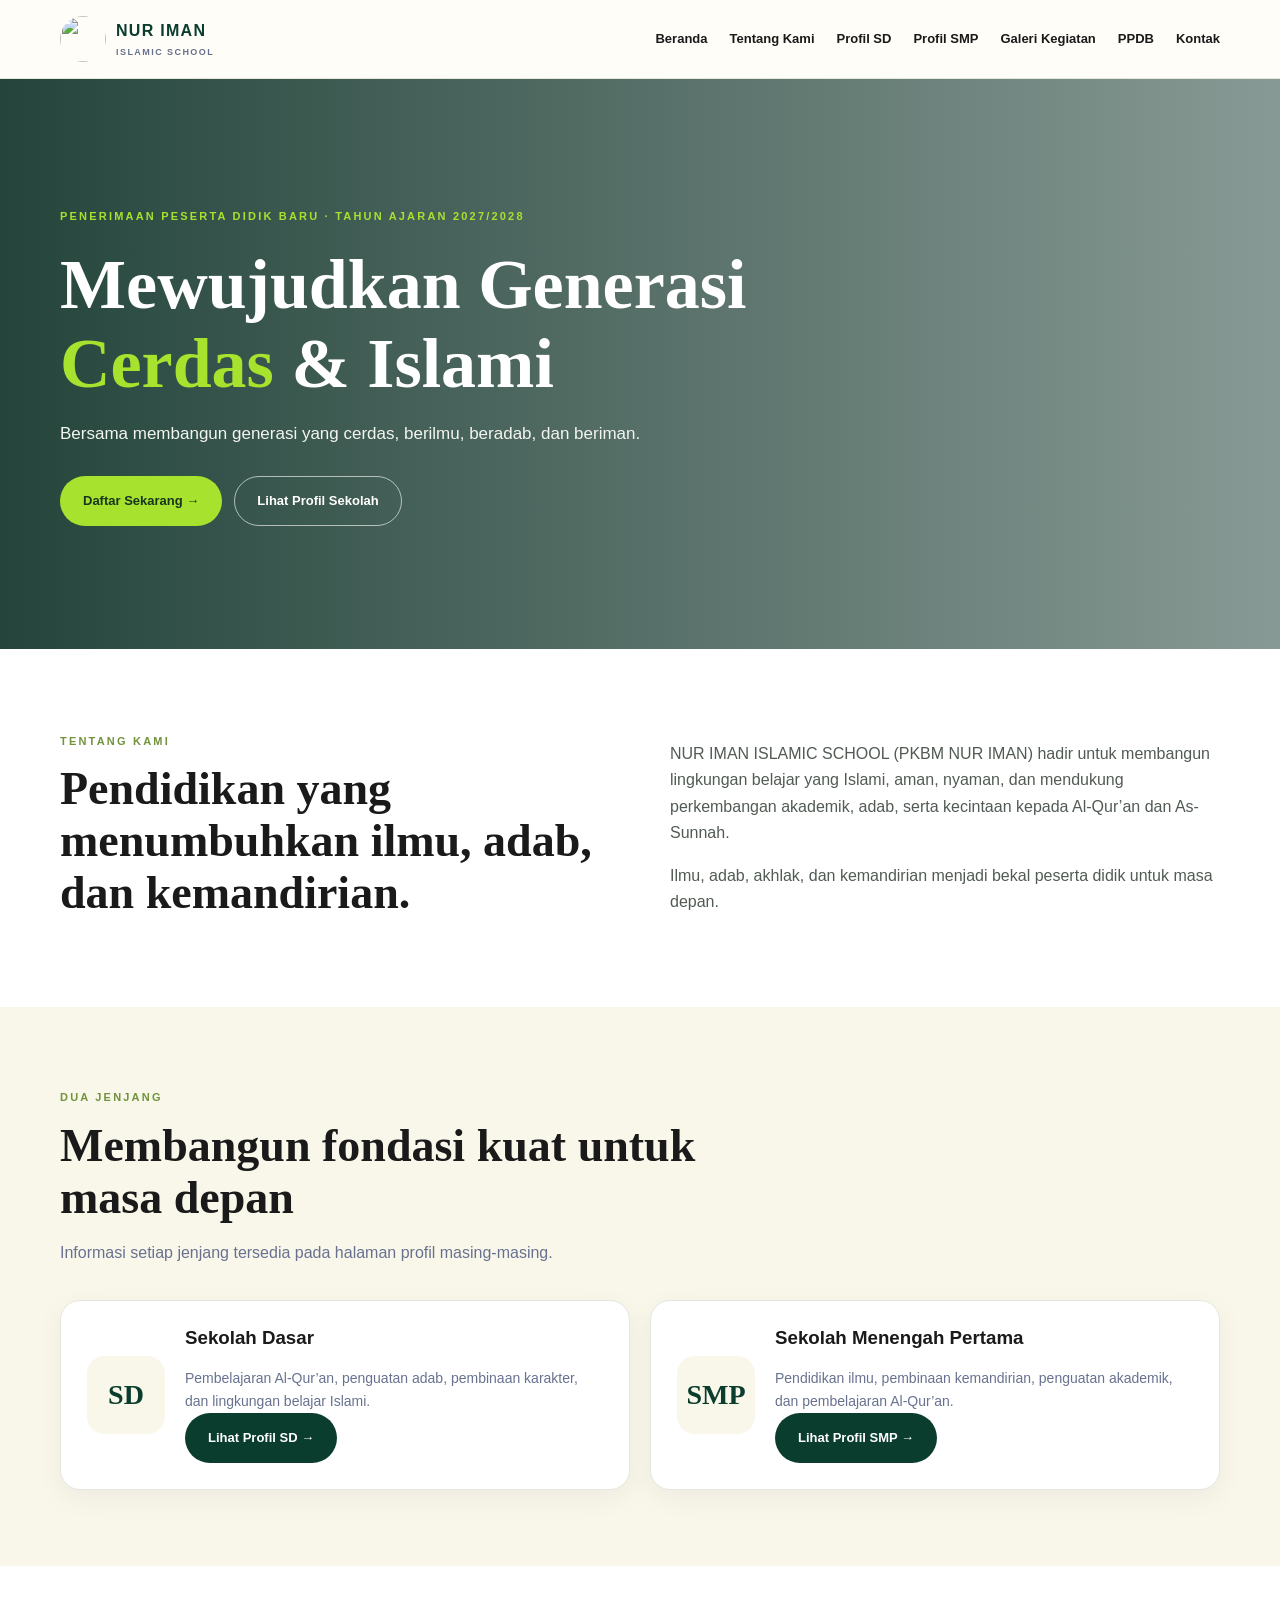
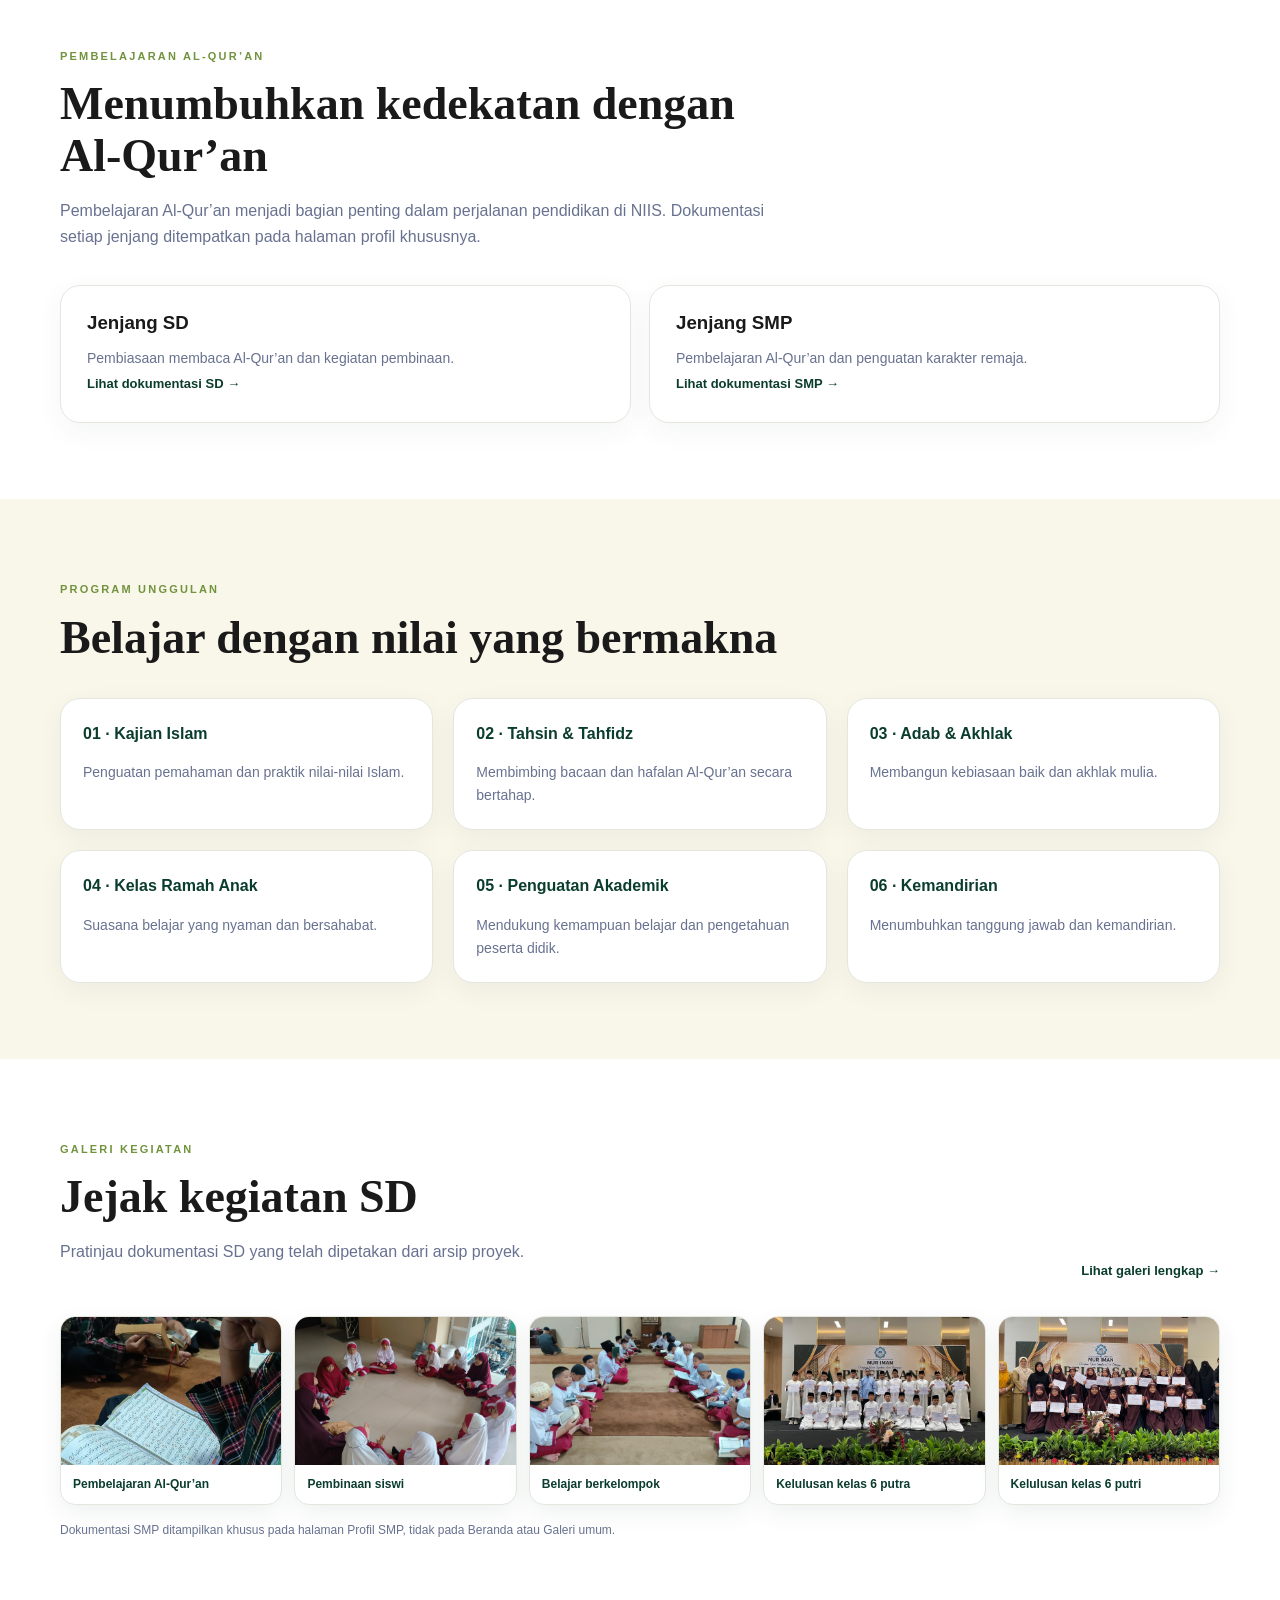
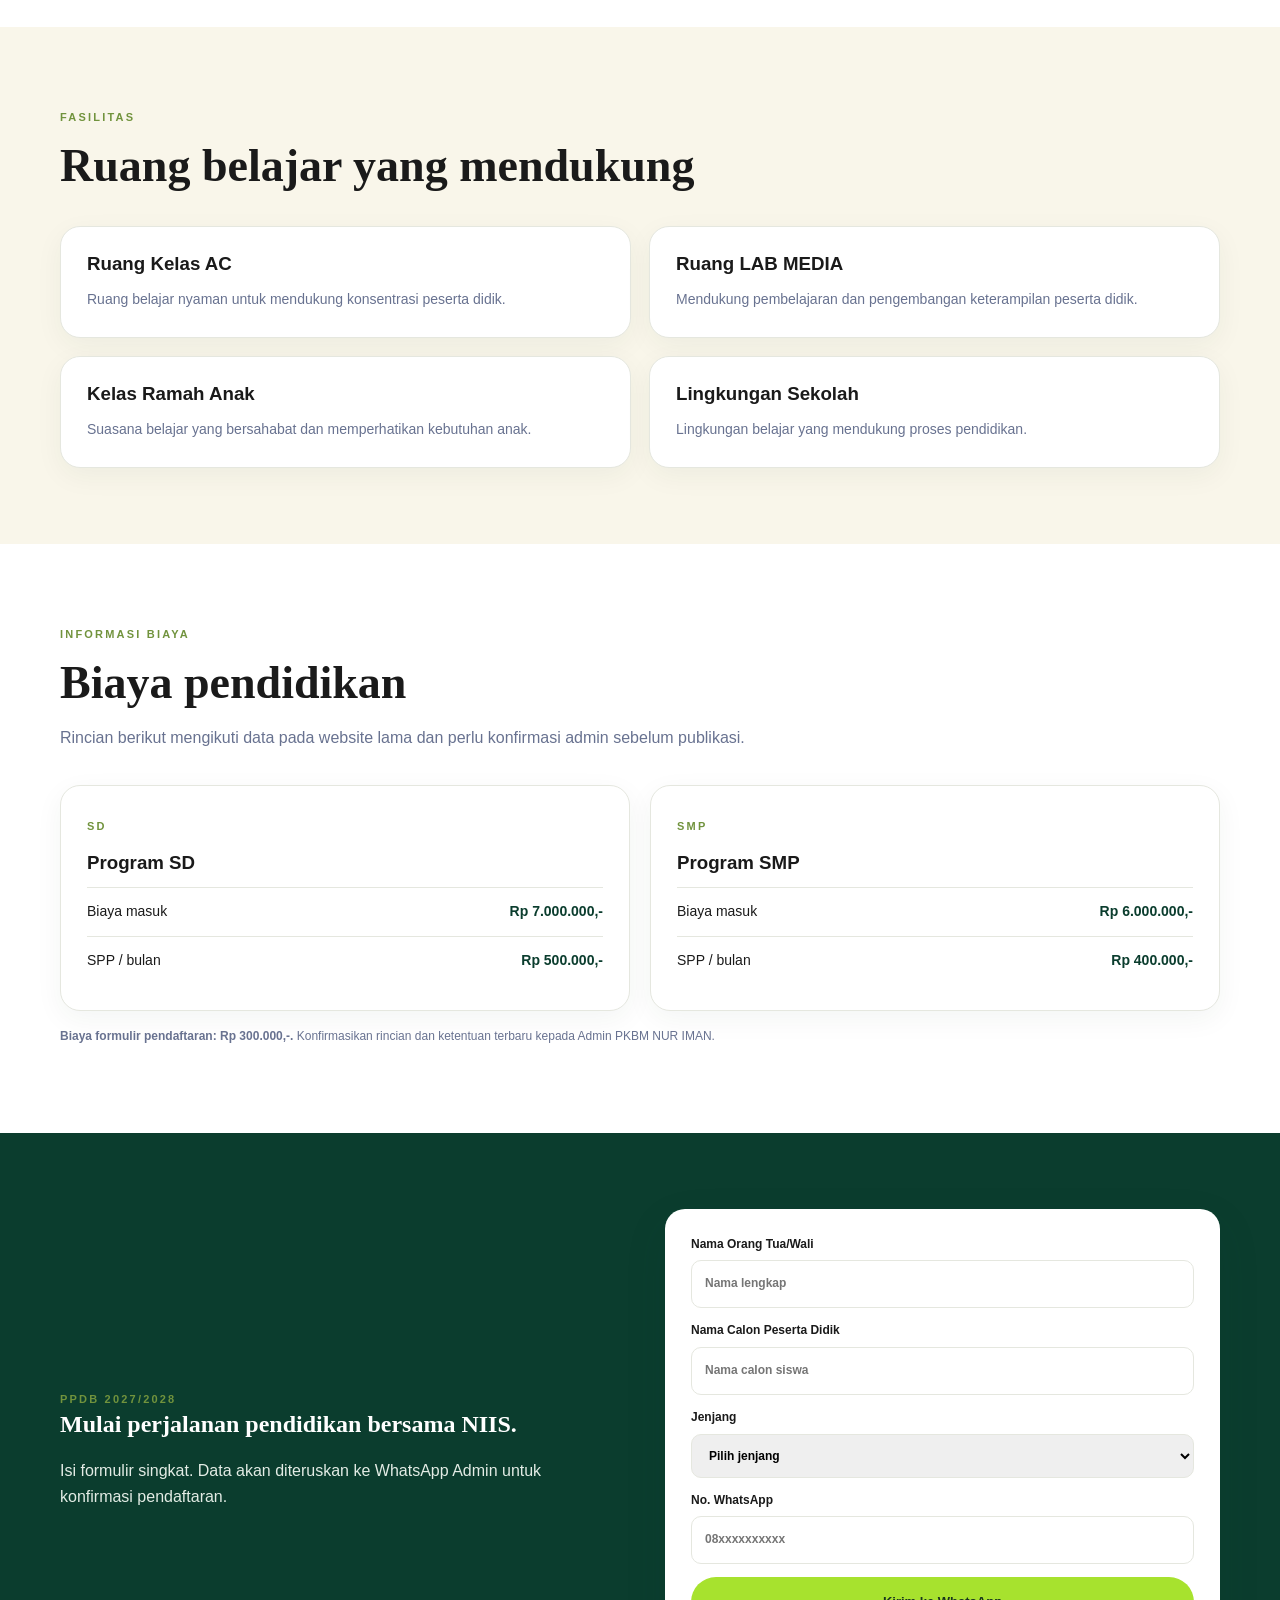
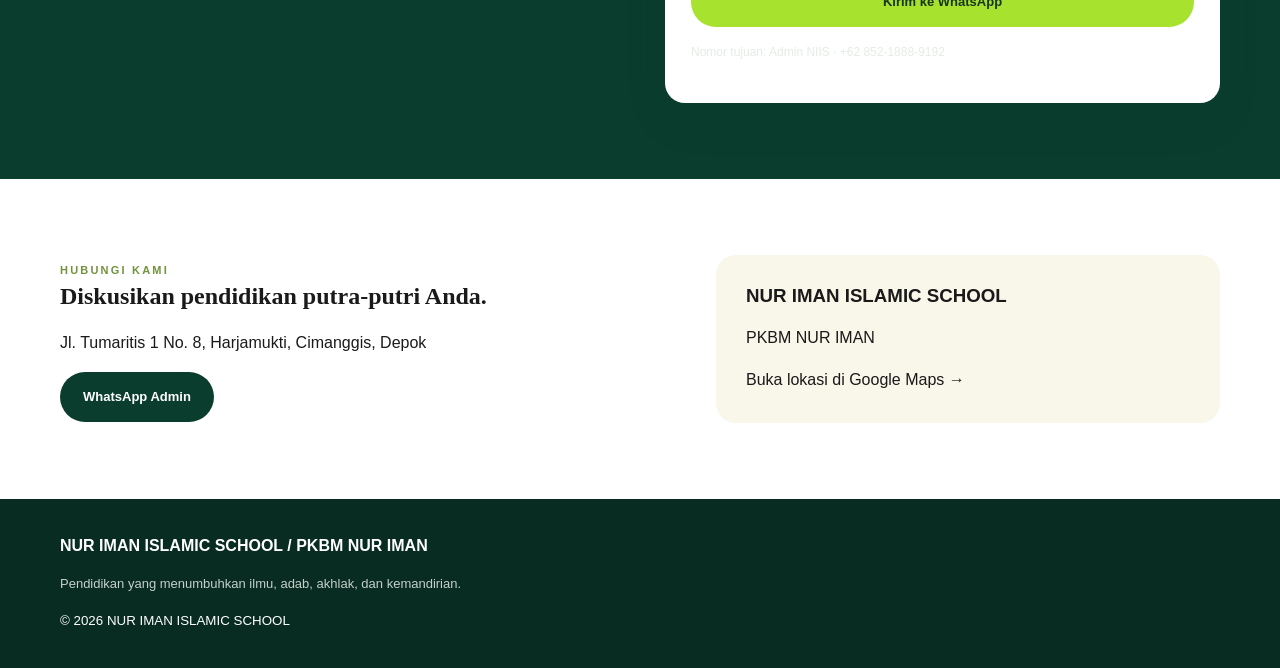
==== commit 9e17a880: "Update index.html" ====
--- a/index.html
+++ b/index.html
@@ -1,4 +1,4 @@
-<!doctype html><html lang="id"><head><meta charset="utf-8"><meta name="viewport" content="width=device-width, initial-scale=1"><meta name="description" content="NUR IMAN ISLAMIC SCHOOL / PKBM NUR IMAN — PPDB Tahun Ajaran 2027/2028."><meta name="theme-color" content="#0b3d2e"><title>NUR IMAN ISLAMIC SCHOOL — PPDB 2027/2028</title><link rel="stylesheet" href="style.css"></head><body><header class="header"><div class="container navwrap"><a class="brand" href="index.html" aria-label="NUR IMAN Islamic School, Beranda"><img src="https://raw.githubusercontent.com/ni-school/nur-iman-islamic-school/main/logo-nur-iman.jpg" alt=""><span>NUR IMAN<small>ISLAMIC SCHOOL</small></span></a><button class="menu" aria-label="Buka menu" aria-expanded="false" aria-controls="site-nav">☰</button><nav class="nav" id="site-nav"><a href="index.html">Beranda</a><a href="index.html#profil">Tentang Kami</a><a href="profil-sd.html">Profil SD</a><a href="profil-smp.html">Profil SMP</a><a href="galeri.html">Galeri Kegiatan</a><a href="index.html#ppdb">PPDB</a><a href="index.html#kontak">Kontak</a></nav></div></header><main>
+<!doctype html><html lang="id"><head><meta charset="utf-8"><meta name="viewport" content="width=device-width, initial-scale=1"><meta name="description" content="NUR IMAN ISLAMIC SCHOOL / PKBM NUR IMAN — PPDB Tahun Ajaran 2027/2028."><meta name="theme-color" content="#0b3d2e"><title>NUR IMAN ISLAMIC SCHOOL — PPDB 2027/2028</title><link rel="stylesheet" href="style.css"></head><body><header class="header"><div class="container navwrap"><a class="brand" href="index.html" aria-label="NUR IMAN Islamic School, Beranda"><img src="logo-nur-iman.jpg" alt=""><span>NUR IMAN<small>ISLAMIC SCHOOL</small></span></a><button class="menu" aria-label="Buka menu" aria-expanded="false" aria-controls="site-nav">☰</button><nav class="nav" id="site-nav"><a href="index.html">Beranda</a><a href="index.html#profil">Tentang Kami</a><a href="profil-sd.html">Profil SD</a><a href="profil-smp.html">Profil SMP</a><a href="galeri.html">Galeri Kegiatan</a><a href="index.html#ppdb">PPDB</a><a href="index.html#kontak">Kontak</a></nav></div></header><main>
 <section class="hero"><div class="container"><span class="eyebrow">PENERIMAAN PESERTA DIDIK BARU · TAHUN AJARAN 2027/2028</span><h1>Mewujudkan Generasi <em>Cerdas</em> &amp; Islami</h1><p>Bersama membangun generasi yang cerdas, berilmu, beradab, dan beriman.</p><div class="actions"><a class="btn" href="#ppdb">Daftar Sekarang →</a><a class="btn outline" href="#profil">Lihat Profil Sekolah</a></div></div></section>
 <section class="section" id="profil"><div class="container split"><div><span class="eyebrow">TENTANG KAMI</span><h2>Pendidikan yang menumbuhkan ilmu, adab, dan kemandirian.</h2></div><div><p>NUR IMAN ISLAMIC SCHOOL (PKBM NUR IMAN) hadir untuk membangun lingkungan belajar yang Islami, aman, nyaman, dan mendukung perkembangan akademik, adab, serta kecintaan kepada Al-Qur’an dan As-Sunnah.</p><p>Ilmu, adab, akhlak, dan kemandirian menjadi bekal peserta didik untuk masa depan.</p></div></div></section>
 <section class="section soft"><div class="container"><div class="section-head"><span class="eyebrow">DUA JENJANG</span><h2>Membangun fondasi kuat untuk masa depan</h2><p>Informasi setiap jenjang tersedia pada halaman profil masing-masing.</p></div><div class="level-grid"><article class="level-card"><div class="level-mark">SD</div><div><h3>Sekolah Dasar</h3><p>Pembelajaran Al-Qur’an, penguatan adab, pembinaan karakter, dan lingkungan belajar Islami.</p><a class="btn dark" href="profil-sd.html">Lihat Profil SD →</a></div></article><article class="level-card"><div class="level-mark">SMP</div><div><h3>Sekolah Menengah Pertama</h3><p>Pendidikan ilmu, pembinaan kemandirian, penguatan akademik, dan pembelajaran Al-Qur’an.</p><a class="btn dark" href="profil-smp.html">Lihat Profil SMP →</a></div></article></div></div></section>
@@ -7,5 +7,5 @@
 <section class="section"><div class="container"><div class="section-head row-head"><div><span class="eyebrow">GALERI KEGIATAN</span><h2>Jejak kegiatan SD</h2><p>Pratinjau dokumentasi SD yang telah dipetakan dari arsip proyek.</p></div><a class="text-link" href="galeri.html">Lihat galeri lengkap →</a></div><div class="gallery-preview photo-preview"><a class="photo-card" href="profil-sd.html"><img src="assets/1000825926.jpg" alt="Pembelajaran Al-Qur’an putra jenjang SD"><span>Pembelajaran Al-Qur’an</span></a><a class="photo-card" href="profil-sd.html"><img src="assets/1000821940.jpg" alt="Kegiatan pembinaan siswi SD dalam formasi melingkar"><span>Pembinaan siswi</span></a><a class="photo-card" href="profil-sd.html"><img src="assets/1000821942.jpg" alt="Siswa SD membaca Al-Qur’an secara berkelompok"><span>Belajar berkelompok</span></a><a class="photo-card" href="profil-sd.html"><img src="assets/1000853316.jpg" alt="Dokumentasi kelulusan kelas 6 putra SD"><span>Kelulusan kelas 6 putra</span></a><a class="photo-card" href="profil-sd.html"><img src="assets/1000853344.jpg" alt="Dokumentasi kelulusan kelas 6 putri SD"><span>Kelulusan kelas 6 putri</span></a></div><p class="note">Dokumentasi SMP ditampilkan khusus pada halaman Profil SMP, tidak pada Beranda atau Galeri umum.</p></div></section>
 <section class="section soft" id="fasilitas"><div class="container"><div class="section-head"><span class="eyebrow">FASILITAS</span><h2>Ruang belajar yang mendukung</h2></div><div class="facility-grid"><article class="facility-card"><h3>Ruang Kelas AC</h3><p>Ruang belajar nyaman untuk mendukung konsentrasi peserta didik.</p></article><article class="facility-card"><h3>Ruang LAB MEDIA</h3><p>Mendukung pembelajaran dan pengembangan keterampilan peserta didik.</p></article><article class="facility-card"><h3>Kelas Ramah Anak</h3><p>Suasana belajar yang bersahabat dan memperhatikan kebutuhan anak.</p></article><article class="facility-card"><h3>Lingkungan Sekolah</h3><p>Lingkungan belajar yang mendukung proses pendidikan.</p></article></div></div></section>
 <section class="section" id="biaya"><div class="container"><div class="section-head"><span class="eyebrow">INFORMASI BIAYA</span><h2>Biaya pendidikan</h2><p>Rincian berikut mengikuti data pada website lama dan perlu konfirmasi admin sebelum publikasi.</p></div><div class="fee-grid"><article class="fee-card"><span class="eyebrow">SD</span><h3>Program SD</h3><div class="price"><span>Biaya masuk</span><strong>Rp 7.000.000,-</strong></div><div class="price"><span>SPP / bulan</span><strong>Rp 500.000,-</strong></div></article><article class="fee-card"><span class="eyebrow">SMP</span><h3>Program SMP</h3><div class="price"><span>Biaya masuk</span><strong>Rp 6.000.000,-</strong></div><div class="price"><span>SPP / bulan</span><strong>Rp 400.000,-</strong></div></article></div><p class="note"><b>Biaya formulir pendaftaran: Rp 300.000,-.</b> Konfirmasikan rincian dan ketentuan terbaru kepada Admin PKBM NUR IMAN.</p></div></section>
-<section class="section ppdb" id="ppdb"><div class="container ppdb-grid"><div><span class="eyebrow">PPDB 2027/2028</span><h2>Mulai perjalanan pendidikan bersama NIIS.</h2><p>Isi formulir singkat. Data akan diteruskan ke WhatsApp Admin untuk konfirmasi pendaftaran.</p><div class="porter"><b>🧭 PORTER NI SCHOOL — Pemandu Perjalanan PPDB</b><p>Minat → Kontak → Formulir → Pembayaran → Berkas → Verifikasi</p><strong>Langkah berikutnya: konfirmasi dengan Admin NI School melalui WhatsApp.</strong></div></div><form id="ppdbForm"><label>Nama Orang Tua/Wali<input name="wali" required autocomplete="name" placeholder="Nama lengkap"></label><label>Nama Calon Peserta Didik<input name="siswa" required placeholder="Nama calon siswa"></label><label>Jenjang<select name="jenjang" required><option value="">Pilih jenjang</option><option value="SD">SD</option><option value="SMP">SMP</option></select></label><label>No. WhatsApp<input name="wa" type="tel" required inputmode="tel" pattern="[0-9+() -]{8,20}" autocomplete="tel" placeholder="08xxxxxxxxxx"></label><button class="btn full" type="submit">Kirim ke WhatsApp</button><p class="note">Nomor tujuan: Admin NIIS · +62 852-1888-9192</p><p id="formStatus" role="status" aria-live="polite"></p></form></div></section>
-<section class="section" id="kontak"><div class="container contact-grid"><div><span class="eyebrow">HUBUNGI KAMI</span><h2>Diskusikan pendidikan putra-putri Anda.</h2><p>Jl. Tumaritis 1 No. 8, Harjamukti, Cimanggis, Depok</p><a class="btn dark" href="https://wa.me/6285218889192" target="_blank" rel="noopener">WhatsApp Admin</a></div><div class="map-card"><h3>NUR IMAN ISLAMIC SCHOOL</h3><p>PKBM NUR IMAN</p><a href="https://maps.app.goo.gl/Vww3KEgYdHxDn97V7" target="_blank" rel="noopener">Buka lokasi di Google Maps →</a></div></div></section></main><footer class="footer"><div class="container"><b>NUR IMAN ISLAMIC SCHOOL / PKBM NUR IMAN</b><p>Pendidikan yang menumbuhkan ilmu, adab, akhlak, dan kemandirian.</p><small>© 2026 NUR IMAN ISLAMIC SCHOOL</small></div></footer><script>const menuButton=document.querySelector('.menu');const nav=document.querySelector('.nav');if(menuButton&&nav){menuButton.addEventListener('click',()=>{const open=nav.classList.toggle('open');menuButton.setAttribute('aria-expanded',String(open));});nav.querySelectorAll('a').forEach(a=>a.addEventListener('click',()=>{nav.classList.remove('open');menuButton.setAttribute('aria-expanded','false');}));}</script><script>const form=document.getElementById('ppdbForm');form.addEventListener('submit',e=>{e.preventDefault();if(!form.reportValidity())return;const d=new FormData(form);const message=['Assalamu’alaikum Admin PKBM NUR IMAN.','Saya ingin mendaftar PPDB Tahun Ajaran 2027/2028.','',`Nama Orang Tua/Wali: ${d.get('wali')}`,`Nama Calon Peserta Didik: ${d.get('siswa')}`,`Jenjang: ${d.get('jenjang')}`,`No. WhatsApp: ${d.get('wa')}`,'','Mohon informasi selanjutnya. Terima kasih.'].join('\n');window.open('https://wa.me/6285218889192?text='+encodeURIComponent(message),'_blank','noopener');document.getElementById('formStatus').textContent='Pesan WhatsApp telah disiapkan. Silakan periksa dan kirim dari aplikasi WhatsApp.';});</script></body></html>+<section class="section ppdb" id="ppdb"><div class="container ppdb-grid"><div><span class="eyebrow">PPDB 2027/2028</span><h2>Mulai perjalanan pendidikan bersama NIIS.</h2><p>Isi formulir singkat. Data akan diteruskan ke WhatsApp Admin untuk konfirmasi pendaftaran.</p></div><form id="ppdbForm"><label>Nama Orang Tua/Wali<input name="wali" required autocomplete="name" placeholder="Nama lengkap"></label><label>Nama Calon Peserta Didik<input name="siswa" required placeholder="Nama calon siswa"></label><label>Jenjang<select name="jenjang" required><option value="">Pilih jenjang</option><option value="SD">SD</option><option value="SMP">SMP</option></select></label><label>No. WhatsApp<input name="wa" type="tel" required inputmode="tel" pattern="[0-9+() -]{8,20}" autocomplete="tel" placeholder="08xxxxxxxxxx"></label><button class="btn full" type="submit">Kirim ke WhatsApp</button><p class="note">Nomor tujuan: Admin NIIS · +62 852-1888-9192</p><p id="formStatus" role="status" aria-live="polite"></p></form></div></section>
+<section class="section" id="kontak"><div class="container contact-grid"><div><span class="eyebrow">HUBUNGI KAMI</span><h2>Diskusikan pendidikan putra-putri Anda.</h2><p>Jl. Tumaritis 1 No. 8, Harjamukti, Cimanggis, Depok</p><a class="btn dark" href="https://wa.me/6285218889192" target="_blank" rel="noopener">WhatsApp Admin</a></div><div class="map-card"><h3>NUR IMAN ISLAMIC SCHOOL</h3><p>PKBM NUR IMAN</p><a href="https://maps.app.goo.gl/Vww3KEgYdHxDn97V7" target="_blank" rel="noopener">Buka lokasi di Google Maps →</a></div></div></section></main><footer class="footer"><div class="container"><b>NUR IMAN ISLAMIC SCHOOL / PKBM NUR IMAN</b><p>Pendidikan yang menumbuhkan ilmu, adab, akhlak, dan kemandirian.</p><small>© 2026 NUR IMAN ISLAMIC SCHOOL</small></div></footer><script>const menuButton=document.querySelector('.menu');const nav=document.querySelector('.nav');if(menuButton&&nav){menuButton.addEventListener('click',()=>{const open=nav.classList.toggle('open');menuButton.setAttribute('aria-expanded',String(open));});nav.querySelectorAll('a').forEach(a=>a.addEventListener('click',()=>{nav.classList.remove('open');menuButton.setAttribute('aria-expanded','false');}));}</script><script>const form=document.getElementById('ppdbForm');form.addEventListener('submit',e=>{e.preventDefault();if(!form.reportValidity())return;const d=new FormData(form);const message=['Assalamu’alaikum Admin PKBM NUR IMAN.','Saya ingin mendaftar PPDB Tahun Ajaran 2027/2028.','',`Nama Orang Tua/Wali: ${d.get('wali')}`,`Nama Calon Peserta Didik: ${d.get('siswa')}`,`Jenjang: ${d.get('jenjang')}`,`No. WhatsApp: ${d.get('wa')}`,'','Mohon informasi selanjutnya. Terima kasih.'].join('\n');window.open('https://wa.me/6285218889192?text='+encodeURIComponent(message),'_blank','noopener');document.getElementById('formStatus').textContent='Pesan WhatsApp telah disiapkan. Silakan periksa dan kirim dari aplikasi WhatsApp.';});</script></body></html>
--- a/style.css
+++ b/style.css
@@ -1,5 +1,5 @@
 
-:root{--forest:#0B3D2E;--leaf:#557A57;--lime:#A7E22E;--cream:#F9F6EA;--ink:#1A1A1A;--muted:#687290;--line:#e5e7df;--white:#fff;--shadow:0 16px 42px rgba(11,61,46,.12)}*{box-sizing:border-box}html{scroll-behavior:smooth;scroll-padding-top:90px}body{margin:0;color:var(--ink);font:16px/1.65 Arial,Helvetica,sans-serif;background:#fff}img{max-width:100%;display:block}a{color:inherit;text-decoration:none}.container{width:min(1160px,calc(100% - 40px));margin:auto}.header{position:sticky;top:0;z-index:20;background:#fffdf7;backdrop-filter:blur(12px);border-bottom:1px solid var(--line)}.navwrap{height:78px;display:flex;align-items:center;justify-content:space-between;gap:20px}.brand{display:flex;align-items:center;gap:10px;color:var(--forest);font-weight:800;letter-spacing:.08em}.brand img{width:46px;height:46px;object-fit:contain;border-radius:50%}.brand small{display:block;font-size:9px;letter-spacing:.16em;color:var(--muted)}.nav{display:flex;align-items:center;gap:22px;font-size:13px;font-weight:700}.nav a:hover,.nav a[aria-current=page]{color:#668d2a}.menu{display:none;border:0;background:none;color:var(--forest);font-size:26px}.hero{position:relative;min-height:570px;display:flex;align-items:center;color:white;background:linear-gradient(90deg,rgba(6,43,32,.88),rgba(6,43,32,.48)),url("https://raw.githubusercontent.com/ni-school/nur-iman-islamic-school/main/gedung-sekolah.jpg") center/cover}.hero .container{padding:76px 0}.eyebrow{font-size:11px;letter-spacing:.2em;text-transform:uppercase;font-weight:800;color:#71933d}.hero .eyebrow{color:var(--lime)}h1,h2,h3{line-height:1.13;margin-top:0}h1,h2{font-family:Georgia,'Times New Roman',serif}h1{font-size:clamp(42px,6vw,70px);max-width:760px;margin:16px 0}h1 em{color:var(--lime);font-style:normal}.hero p{max-width:650px;color:#f3f5ef;font-size:17px}.actions{display:flex;gap:12px;flex-wrap:wrap;margin-top:28px}.btn{display:inline-flex;align-items:center;justify-content:center;padding:13px 22px;border-radius:999px;background:var(--lime);color:#19351f;font-size:13px;font-weight:800;border:1px solid transparent}.btn.outline{background:transparent;border-color:#ffffff9c;color:white}.btn.dark{background:var(--forest);color:white}.section{padding:76px 0}.soft{background:var(--cream)}.section-head{max-width:720px;margin-bottom:34px}.section-head h2,.split h2{font-size:clamp(30px,4vw,46px);margin:10px 0}.section-head p,.muted{color:var(--muted)}.split{display:grid;grid-template-columns:1fr 1fr;gap:60px;align-items:center}.split p{color:#515b53}.level-grid,.program-grid,.fee-grid{display:grid;grid-template-columns:repeat(2,1fr);gap:20px}.level-card,.program-card,.fee-card,.facility-card,.gallery-empty,.porter{border:1px solid var(--line);border-radius:20px;background:white;padding:26px;box-shadow:0 8px 28px rgba(11,61,46,.05)}.level-card{display:flex;gap:20px;align-items:center}.level-mark{width:78px;height:78px;flex:0 0 78px;border-radius:18px;background:var(--cream);display:grid;place-items:center;color:var(--forest);font:700 28px Georgia,'Times New Roman',serif}.level-card p,.program-card p,.facility-card p{color:var(--muted);font-size:14px;margin-bottom:0}.program-grid{grid-template-columns:repeat(3,1fr)}.program-card{padding:22px}.program-card b{color:var(--forest)}.gallery-preview{display:grid;grid-template-columns:repeat(5,1fr);gap:12px}.gallery-slot{min-height:130px;border-radius:16px;background:linear-gradient(140deg,#e8eddf,#f7f4e9);border:1px solid #dce4d5;display:grid;place-items:center;text-align:center;padding:14px;color:var(--forest);font-size:12px;font-weight:700}.gallery-slot span{font-size:28px;display:block;margin-bottom:8px}.facility-grid{display:grid;grid-template-columns:1fr 1fr;gap:18px}.facility-card h3{margin:0 0 8px}.fee-card h3{margin:14px 0}.price{display:flex;justify-content:space-between;gap:20px;padding:12px 0;border-top:1px solid var(--line);font-size:14px}.price strong{color:var(--forest)}.note{font-size:12px;color:var(--muted);margin-top:16px}.ppdb{background:var(--forest);color:white}.ppdb-grid{display:grid;grid-template-columns:1fr 1fr;gap:50px;align-items:center}.ppdb p{color:#e3ece5}.porter{background:#fff;color:var(--ink);margin-top:20px}.porter b{color:var(--forest)}form{background:#fff;color:var(--ink);border-radius:20px;padding:26px;box-shadow:var(--shadow)}label{display:block;font-size:12px;font-weight:700;margin-bottom:13px}input,select{width:100%;padding:13px;border:1px solid var(--line);border-radius:10px;margin-top:6px;font:inherit}button{font:inherit}.full{width:100%;cursor:pointer}.contact-grid{display:grid;grid-template-columns:1.1fr .9fr;gap:40px;align-items:center}.map-card{background:var(--cream);padding:30px;border-radius:20px}.footer{background:#082c22;color:white;padding:34px 0}.footer p{color:#c5d0c9;font-size:13px}.page-hero{padding:72px 0;background:var(--cream)}.page-hero h1{color:var(--forest);font-size:clamp(38px,5vw,56px)}.crumb{font-size:12px;color:var(--muted)}.gallery-grid{display:grid;grid-template-columns:repeat(3,1fr);gap:18px}.gallery-item{border:1px solid var(--line);border-radius:16px;padding:18px}.gallery-item .gallery-slot{min-height:190px}.filters{display:flex;gap:8px;flex-wrap:wrap;margin:22px 0}.filter{border:1px solid var(--line);border-radius:999px;padding:9px 15px;background:white;color:var(--forest);font-weight:700;font-size:12px;cursor:pointer}.filter[aria-pressed=true]{background:var(--forest);color:white}.empty-note{padding:22px;background:var(--cream);border-radius:14px;color:#53604f}.profile-grid{display:grid;grid-template-columns:1fr 1fr;gap:18px}.sr-only{position:absolute;width:1px;height:1px;padding:0;margin:-1px;overflow:hidden;clip:rect(0,0,0,0);white-space:nowrap;border:0}:focus-visible{outline:3px solid #8fbe35;outline-offset:3px}@media(max-width:850px){.nav{gap:12px}.program-grid{grid-template-columns:repeat(2,1fr)}.gallery-preview{grid-template-columns:repeat(3,1fr)}}@media(max-width:680px){.container{width:calc(100% - 32px)}.nav{display:none;position:absolute;top:78px;left:0;right:0;padding:14px 20px;background:white;box-shadow:var(--shadow);flex-direction:column;align-items:stretch}.nav.open{display:flex}.nav a{padding:10px}.menu{display:block}.hero{min-height:590px;background-position:58% center}.hero .container{padding:60px 0}.hero p{font-size:15px}.section{padding:58px 0}.split,.ppdb-grid,.contact-grid,.facility-grid,.profile-grid{grid-template-columns:1fr;gap:24px}.level-grid,.fee-grid{grid-template-columns:1fr}.program-grid{grid-template-columns:1fr 1fr}.gallery-preview{grid-template-columns:repeat(2,1fr)}.gallery-grid{grid-template-columns:repeat(2,1fr);gap:10px}.gallery-item{padding:10px}.gallery-item .gallery-slot{min-height:140px}.level-card{padding:18px}.level-mark{width:60px;height:60px;flex-basis:60px}}@media(max-width:390px){.program-grid,.gallery-grid{grid-template-columns:1fr}.actions .btn{width:100%}}@media(prefers-reduced-motion:reduce){html{scroll-behavior:auto}*,*::before,*::after{animation-duration:.01ms!important;animation-iteration-count:1!important;transition-duration:.01ms!important}}
+:root{--forest:#0B3D2E;--leaf:#557A57;--lime:#A7E22E;--cream:#F9F6EA;--ink:#1A1A1A;--muted:#687290;--line:#e5e7df;--white:#fff;--shadow:0 16px 42px rgba(11,61,46,.12)}*{box-sizing:border-box}html{scroll-behavior:smooth;scroll-padding-top:90px}body{margin:0;color:var(--ink);font:16px/1.65 Arial,Helvetica,sans-serif;background:#fff}img{max-width:100%;display:block}a{color:inherit;text-decoration:none}.container{width:min(1160px,calc(100% - 40px));margin:auto}.header{position:sticky;top:0;z-index:20;background:#fffdf7;backdrop-filter:blur(12px);border-bottom:1px solid var(--line)}.navwrap{height:78px;display:flex;align-items:center;justify-content:space-between;gap:20px}.brand{display:flex;align-items:center;gap:10px;color:var(--forest);font-weight:800;letter-spacing:.08em}.brand img{width:46px;height:46px;object-fit:contain;border-radius:50%}.brand small{display:block;font-size:9px;letter-spacing:.16em;color:var(--muted)}.nav{display:flex;align-items:center;gap:22px;font-size:13px;font-weight:700}.nav a:hover,.nav a[aria-current=page]{color:#668d2a}.menu{display:none;border:0;background:none;color:var(--forest);font-size:26px}.hero{position:relative;min-height:570px;display:flex;align-items:center;color:white;background:linear-gradient(90deg,rgba(6,43,32,.88),rgba(6,43,32,.48)),url("gedung-sekolah.jpg") center/cover}.hero .container{padding:76px 0}.eyebrow{font-size:11px;letter-spacing:.2em;text-transform:uppercase;font-weight:800;color:#71933d}.hero .eyebrow{color:var(--lime)}h1,h2,h3{line-height:1.13;margin-top:0}h1,h2{font-family:Georgia,'Times New Roman',serif}h1{font-size:clamp(42px,6vw,70px);max-width:760px;margin:16px 0}h1 em{color:var(--lime);font-style:normal}.hero p{max-width:650px;color:#f3f5ef;font-size:17px}.actions{display:flex;gap:12px;flex-wrap:wrap;margin-top:28px}.btn{display:inline-flex;align-items:center;justify-content:center;padding:13px 22px;border-radius:999px;background:var(--lime);color:#19351f;font-size:13px;font-weight:800;border:1px solid transparent}.btn.outline{background:transparent;border-color:#ffffff9c;color:white}.btn.dark{background:var(--forest);color:white}.section{padding:76px 0}.soft{background:var(--cream)}.section-head{max-width:720px;margin-bottom:34px}.section-head h2,.split h2{font-size:clamp(30px,4vw,46px);margin:10px 0}.section-head p,.muted{color:var(--muted)}.split{display:grid;grid-template-columns:1fr 1fr;gap:60px;align-items:center}.split p{color:#515b53}.level-grid,.program-grid,.fee-grid{display:grid;grid-template-columns:repeat(2,1fr);gap:20px}.level-card,.program-card,.fee-card,.facility-card,.gallery-empty,.porter{border:1px solid var(--line);border-radius:20px;background:white;padding:26px;box-shadow:0 8px 28px rgba(11,61,46,.05)}.level-card{display:flex;gap:20px;align-items:center}.level-mark{width:78px;height:78px;flex:0 0 78px;border-radius:18px;background:var(--cream);display:grid;place-items:center;color:var(--forest);font:700 28px Georgia,'Times New Roman',serif}.level-card p,.program-card p,.facility-card p{color:var(--muted);font-size:14px;margin-bottom:0}.program-grid{grid-template-columns:repeat(3,1fr)}.program-card{padding:22px}.program-card b{color:var(--forest)}.gallery-preview{display:grid;grid-template-columns:repeat(5,1fr);gap:12px}.gallery-slot{min-height:130px;border-radius:16px;background:linear-gradient(140deg,#e8eddf,#f7f4e9);border:1px solid #dce4d5;display:grid;place-items:center;text-align:center;padding:14px;color:var(--forest);font-size:12px;font-weight:700}.gallery-slot span{font-size:28px;display:block;margin-bottom:8px}.facility-grid{display:grid;grid-template-columns:1fr 1fr;gap:18px}.facility-card h3{margin:0 0 8px}.fee-card h3{margin:14px 0}.price{display:flex;justify-content:space-between;gap:20px;padding:12px 0;border-top:1px solid var(--line);font-size:14px}.price strong{color:var(--forest)}.note{font-size:12px;color:var(--muted);margin-top:16px}.ppdb{background:var(--forest);color:white}.ppdb-grid{display:grid;grid-template-columns:1fr 1fr;gap:50px;align-items:center}.ppdb p{color:#e3ece5}.porter{background:#fff;color:var(--ink);margin-top:20px}.porter b{color:var(--forest)}form{background:#fff;color:var(--ink);border-radius:20px;padding:26px;box-shadow:var(--shadow)}label{display:block;font-size:12px;font-weight:700;margin-bottom:13px}input,select{width:100%;padding:13px;border:1px solid var(--line);border-radius:10px;margin-top:6px;font:inherit}button{font:inherit}.full{width:100%;cursor:pointer}.contact-grid{display:grid;grid-template-columns:1.1fr .9fr;gap:40px;align-items:center}.map-card{background:var(--cream);padding:30px;border-radius:20px}.footer{background:#082c22;color:white;padding:34px 0}.footer p{color:#c5d0c9;font-size:13px}.page-hero{padding:72px 0;background:var(--cream)}.page-hero h1{color:var(--forest);font-size:clamp(38px,5vw,56px)}.crumb{font-size:12px;color:var(--muted)}.gallery-grid{display:grid;grid-template-columns:repeat(3,1fr);gap:18px}.gallery-item{border:1px solid var(--line);border-radius:16px;padding:18px}.gallery-item .gallery-slot{min-height:190px}.filters{display:flex;gap:8px;flex-wrap:wrap;margin:22px 0}.filter{border:1px solid var(--line);border-radius:999px;padding:9px 15px;background:white;color:var(--forest);font-weight:700;font-size:12px;cursor:pointer}.filter[aria-pressed=true]{background:var(--forest);color:white}.empty-note{padding:22px;background:var(--cream);border-radius:14px;color:#53604f}.profile-grid{display:grid;grid-template-columns:1fr 1fr;gap:18px}.sr-only{position:absolute;width:1px;height:1px;padding:0;margin:-1px;overflow:hidden;clip:rect(0,0,0,0);white-space:nowrap;border:0}:focus-visible{outline:3px solid #8fbe35;outline-offset:3px}@media(max-width:850px){.nav{gap:12px}.program-grid{grid-template-columns:repeat(2,1fr)}.gallery-preview{grid-template-columns:repeat(3,1fr)}}@media(max-width:680px){.container{width:calc(100% - 32px)}.nav{display:none;position:absolute;top:78px;left:0;right:0;padding:14px 20px;background:white;box-shadow:var(--shadow);flex-direction:column;align-items:stretch}.nav.open{display:flex}.nav a{padding:10px}.menu{display:block}.hero{min-height:590px;background-position:58% center}.hero .container{padding:60px 0}.hero p{font-size:15px}.section{padding:58px 0}.split,.ppdb-grid,.contact-grid,.facility-grid,.profile-grid{grid-template-columns:1fr;gap:24px}.level-grid,.fee-grid{grid-template-columns:1fr}.program-grid{grid-template-columns:1fr 1fr}.gallery-preview{grid-template-columns:repeat(2,1fr)}.gallery-grid{grid-template-columns:repeat(2,1fr);gap:10px}.gallery-item{padding:10px}.gallery-item .gallery-slot{min-height:140px}.level-card{padding:18px}.level-mark{width:60px;height:60px;flex-basis:60px}}@media(max-width:390px){.program-grid,.gallery-grid{grid-template-columns:1fr}.actions .btn{width:100%}}@media(prefers-reduced-motion:reduce){html{scroll-behavior:auto}*,*::before,*::after{animation-duration:.01ms!important;animation-iteration-count:1!important;transition-duration:.01ms!important}}
 
 /* NIIS final photo layouts */
 .row-head{display:flex;align-items:end;justify-content:space-between;gap:24px;max-width:none}.photo-preview{grid-template-columns:repeat(5,minmax(0,1fr))}.photo-card{display:block;min-width:0;border:1px solid var(--line);border-radius:15px;overflow:hidden;background:#fff;box-shadow:0 8px 24px rgba(11,61,46,.07)}.photo-card img{width:100%;height:148px;object-fit:cover}.photo-card span{display:block;padding:10px 12px;font-size:12px;font-weight:700;color:var(--forest)}.doc-grid{display:grid;grid-template-columns:repeat(3,minmax(0,1fr));gap:20px}.doc-photo{margin:0;background:#fff;border:1px solid var(--line);border-radius:16px;overflow:hidden;box-shadow:0 8px 24px rgba(11,61,46,.06)}.doc-photo img{width:100%;height:230px;object-fit:cover}.doc-photo figcaption{padding:13px 15px;color:var(--forest);font-weight:700;font-size:13px}.gallery-item{padding:0;overflow:hidden}.gallery-item .doc-photo{border:0;border-radius:0;box-shadow:none}.gallery-item .doc-photo img{height:220px}.gallery-item .doc-photo figcaption{padding:12px 14px}.text-link{color:var(--forest);font-size:13px;font-weight:800}.text-link:hover{text-decoration:underline}.gallery-item[hidden]{display:none}.note{line-height:1.5}@media(max-width:850px){.photo-preview{grid-template-columns:repeat(3,minmax(0,1fr))}.doc-grid{grid-template-columns:repeat(2,minmax(0,1fr))}}@media(max-width:680px){.row-head{align-items:flex-start;flex-direction:column}.photo-preview{grid-template-columns:repeat(2,minmax(0,1fr))}.photo-card img{height:135px}.doc-grid{grid-template-columns:1fr}.doc-photo img{height:auto;max-height:340px;object-fit:cover}.gallery-grid{grid-template-columns:repeat(2,minmax(0,1fr))}}@media(max-width:390px){.gallery-grid{grid-template-columns:1fr}}
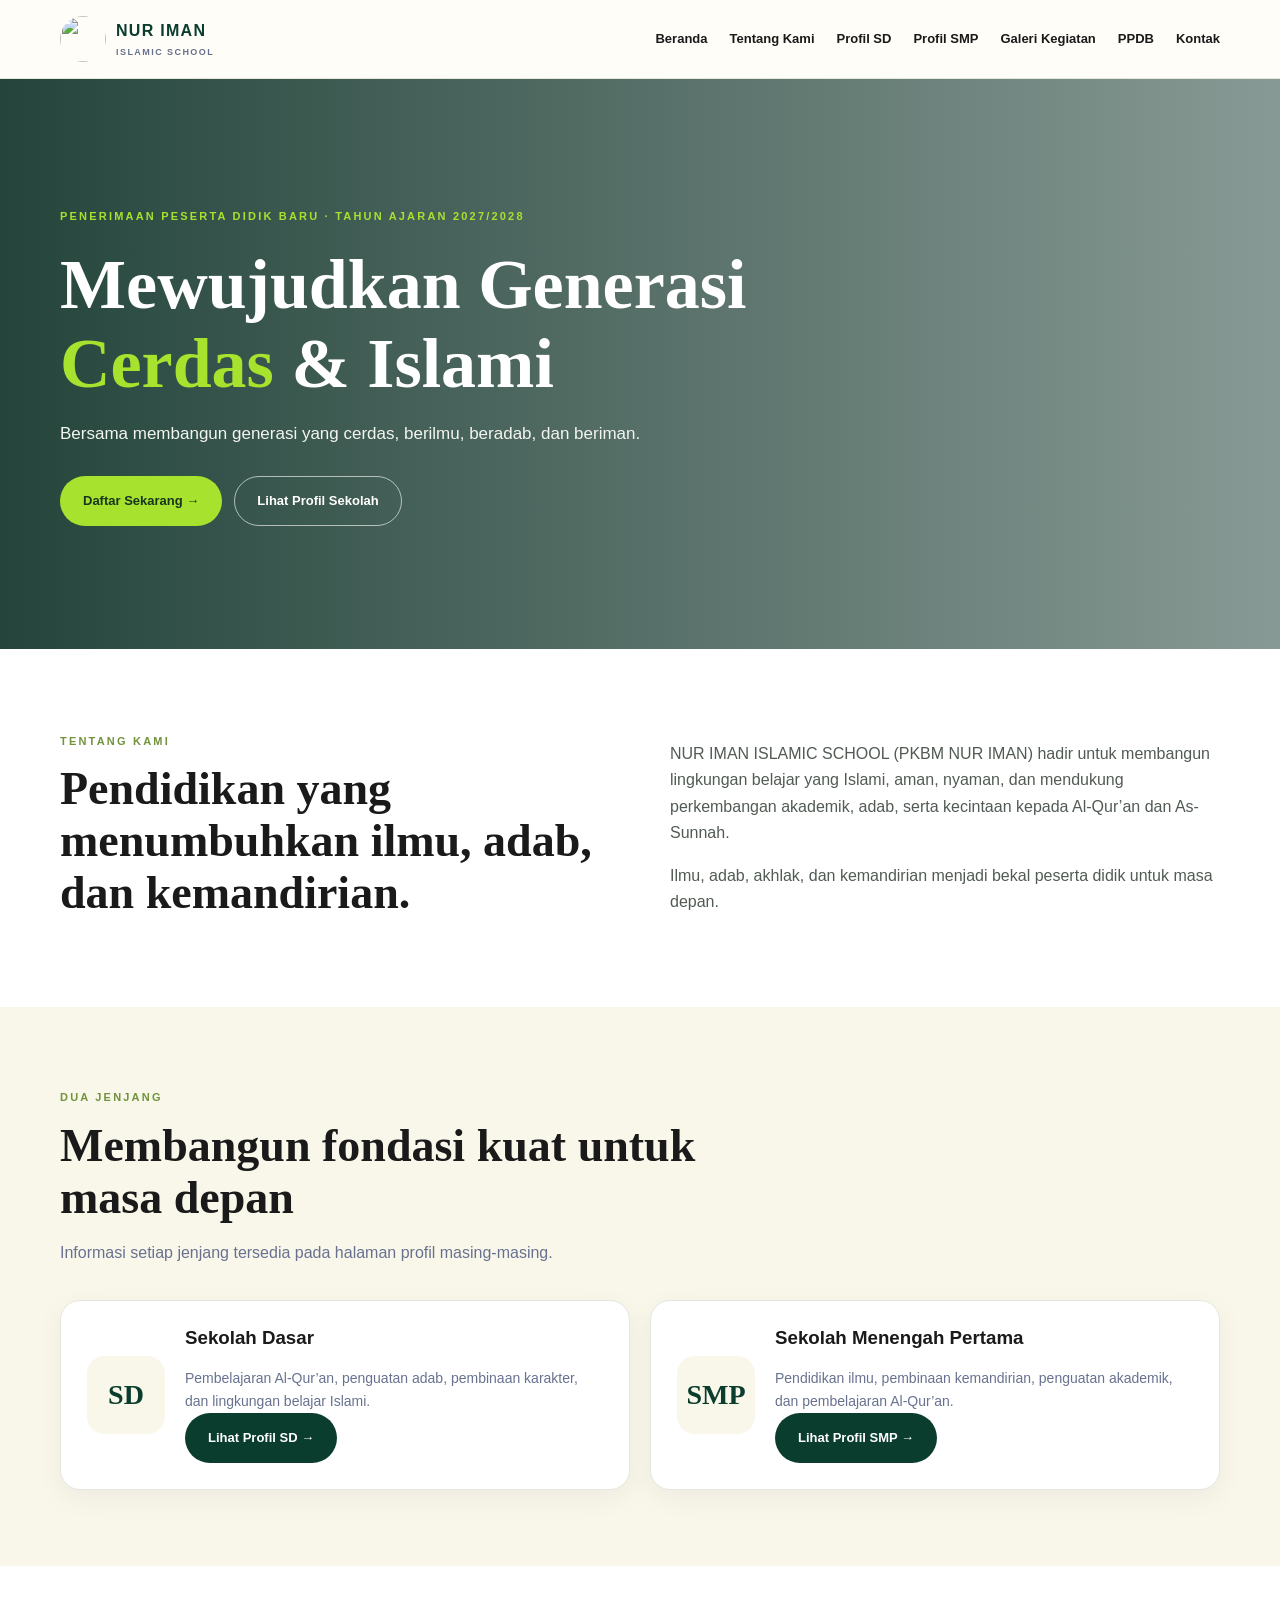
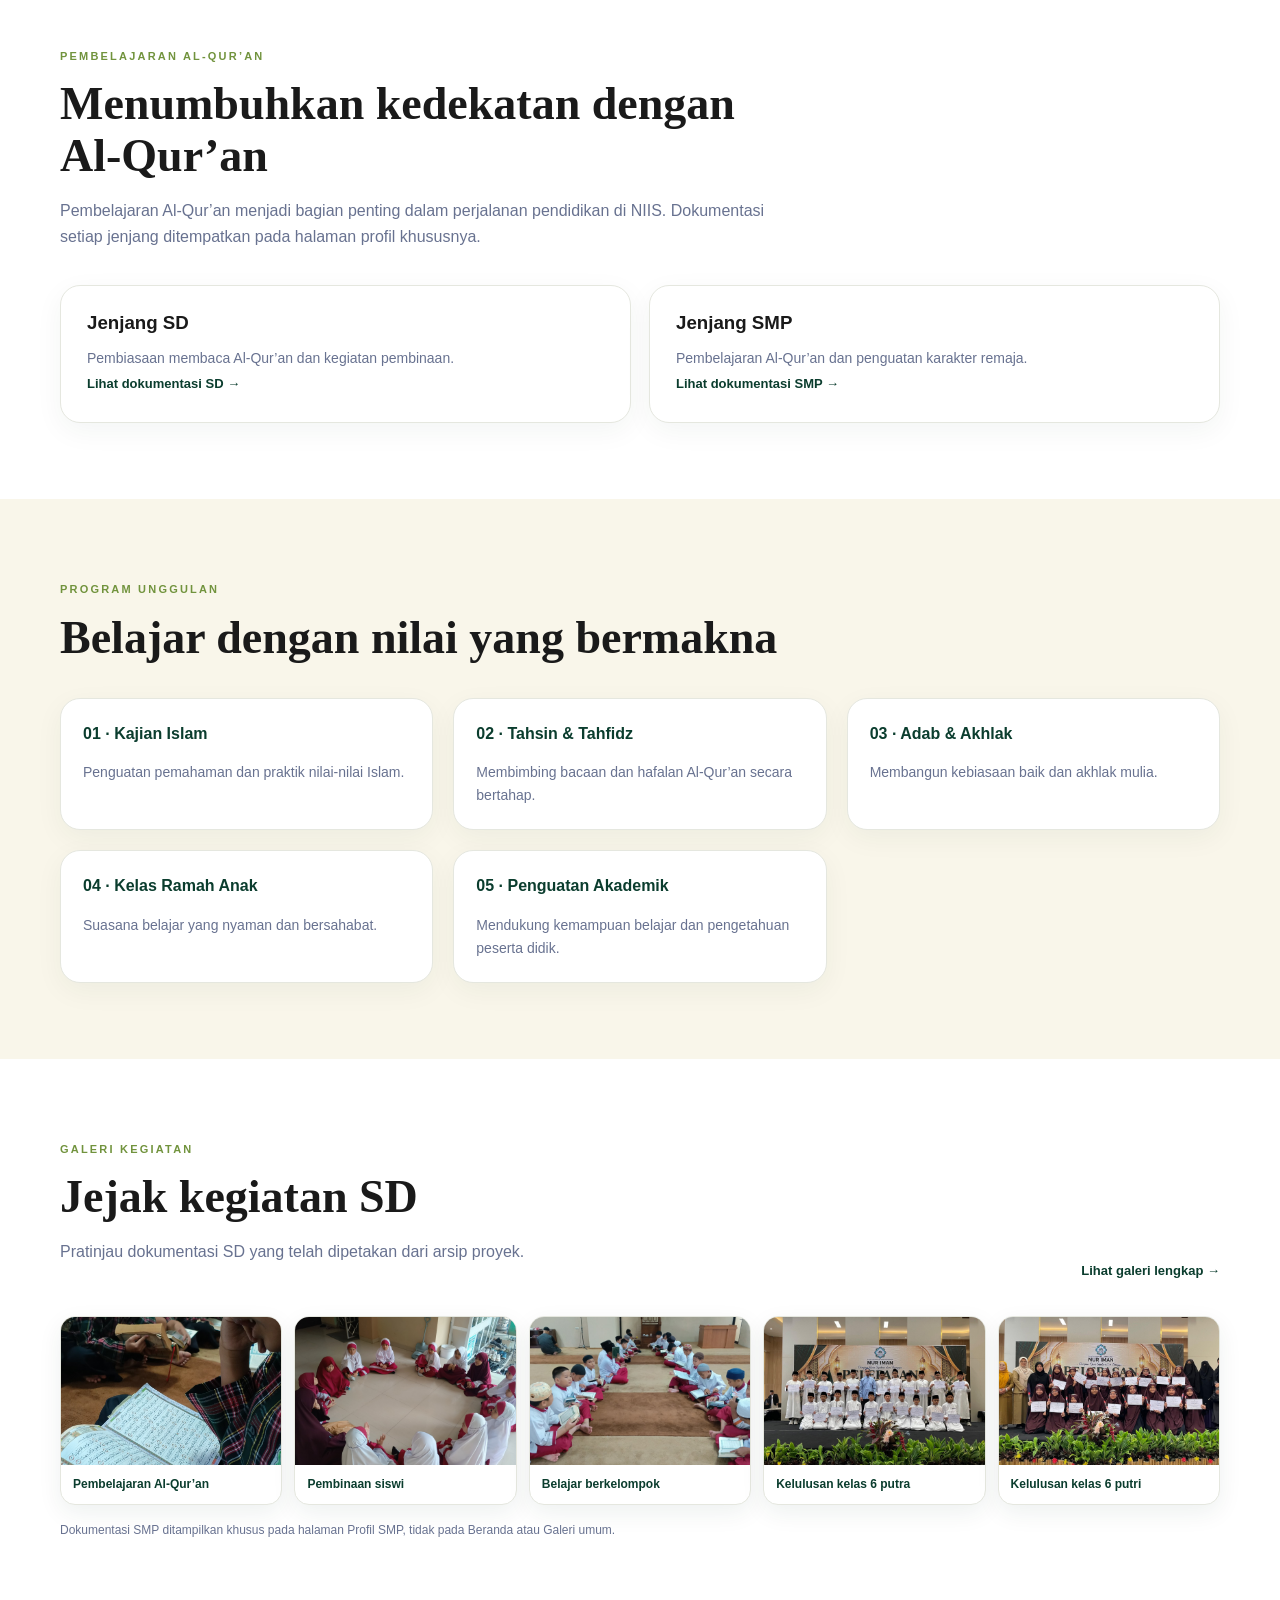
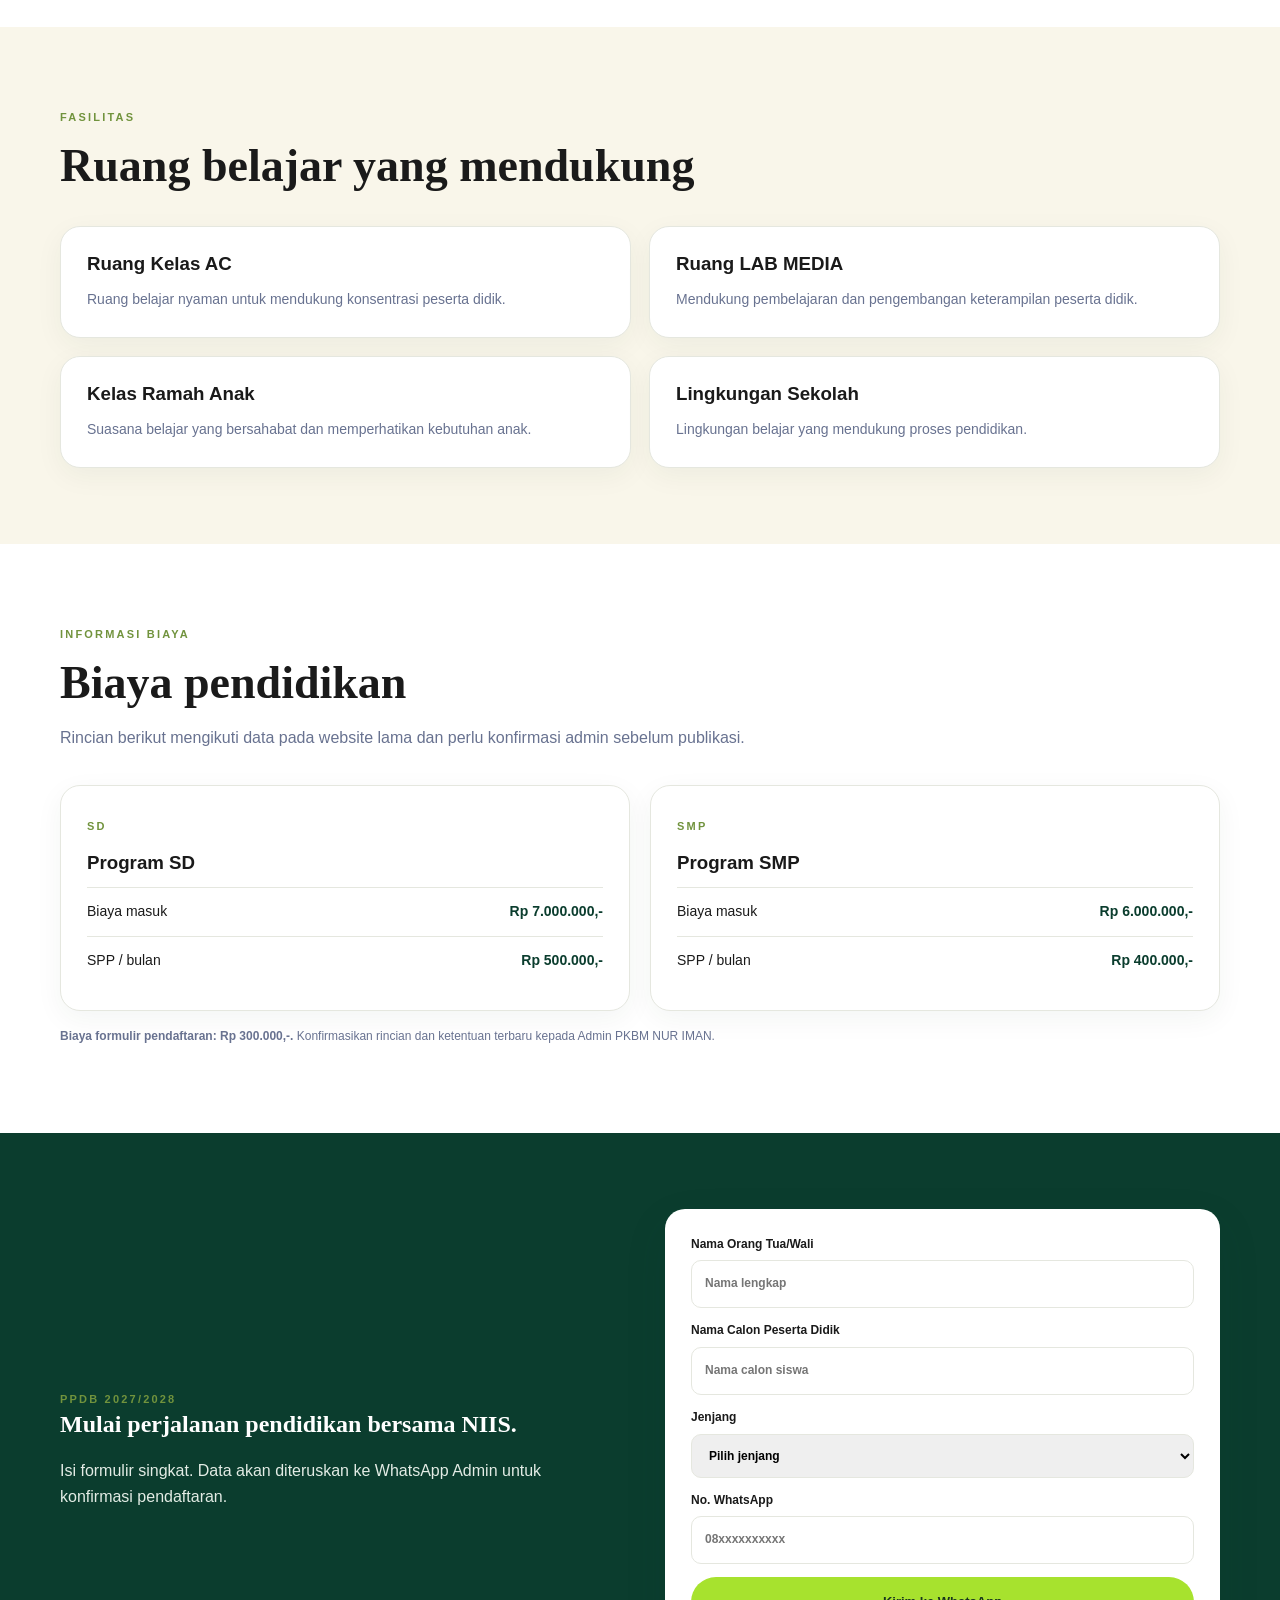
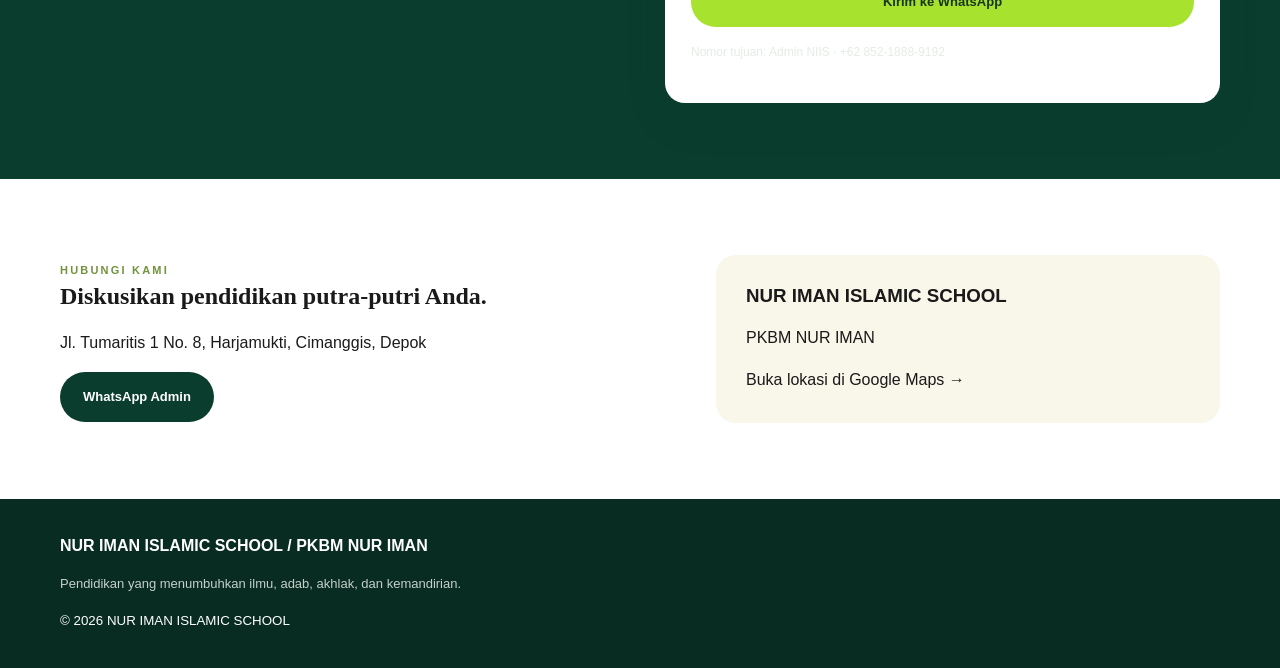
==== commit 70ae945d: "Align homepage with BUILD 07: five flagship programs" ====
--- a/index.html
+++ b/index.html
@@ -3,7 +3,7 @@
 <section class="section" id="profil"><div class="container split"><div><span class="eyebrow">TENTANG KAMI</span><h2>Pendidikan yang menumbuhkan ilmu, adab, dan kemandirian.</h2></div><div><p>NUR IMAN ISLAMIC SCHOOL (PKBM NUR IMAN) hadir untuk membangun lingkungan belajar yang Islami, aman, nyaman, dan mendukung perkembangan akademik, adab, serta kecintaan kepada Al-Qur’an dan As-Sunnah.</p><p>Ilmu, adab, akhlak, dan kemandirian menjadi bekal peserta didik untuk masa depan.</p></div></div></section>
 <section class="section soft"><div class="container"><div class="section-head"><span class="eyebrow">DUA JENJANG</span><h2>Membangun fondasi kuat untuk masa depan</h2><p>Informasi setiap jenjang tersedia pada halaman profil masing-masing.</p></div><div class="level-grid"><article class="level-card"><div class="level-mark">SD</div><div><h3>Sekolah Dasar</h3><p>Pembelajaran Al-Qur’an, penguatan adab, pembinaan karakter, dan lingkungan belajar Islami.</p><a class="btn dark" href="profil-sd.html">Lihat Profil SD →</a></div></article><article class="level-card"><div class="level-mark">SMP</div><div><h3>Sekolah Menengah Pertama</h3><p>Pendidikan ilmu, pembinaan kemandirian, penguatan akademik, dan pembelajaran Al-Qur’an.</p><a class="btn dark" href="profil-smp.html">Lihat Profil SMP →</a></div></article></div></div></section>
 <section class="section"><div class="container"><div class="section-head"><span class="eyebrow">PEMBELAJARAN AL-QUR’AN</span><h2>Menumbuhkan kedekatan dengan Al-Qur’an</h2><p>Pembelajaran Al-Qur’an menjadi bagian penting dalam perjalanan pendidikan di NIIS. Dokumentasi setiap jenjang ditempatkan pada halaman profil khususnya.</p></div><div class="profile-grid"><article class="facility-card"><h3>Jenjang SD</h3><p>Pembiasaan membaca Al-Qur’an dan kegiatan pembinaan.</p><a class="text-link" href="profil-sd.html">Lihat dokumentasi SD →</a></article><article class="facility-card"><h3>Jenjang SMP</h3><p>Pembelajaran Al-Qur’an dan penguatan karakter remaja.</p><a class="text-link" href="profil-smp.html">Lihat dokumentasi SMP →</a></article></div></div></section>
-<section class="section soft"><div class="container"><div class="section-head"><span class="eyebrow">PROGRAM UNGGULAN</span><h2>Belajar dengan nilai yang bermakna</h2></div><div class="program-grid"><article class="program-card"><b>01 · Kajian Islam</b><p>Penguatan pemahaman dan praktik nilai-nilai Islam.</p></article><article class="program-card"><b>02 · Tahsin &amp; Tahfidz</b><p>Membimbing bacaan dan hafalan Al-Qur’an secara bertahap.</p></article><article class="program-card"><b>03 · Adab &amp; Akhlak</b><p>Membangun kebiasaan baik dan akhlak mulia.</p></article><article class="program-card"><b>04 · Kelas Ramah Anak</b><p>Suasana belajar yang nyaman dan bersahabat.</p></article><article class="program-card"><b>05 · Penguatan Akademik</b><p>Mendukung kemampuan belajar dan pengetahuan peserta didik.</p></article><article class="program-card"><b>06 · Kemandirian</b><p>Menumbuhkan tanggung jawab dan kemandirian.</p></article></div></div></section>
+<section class="section soft"><div class="container"><div class="section-head"><span class="eyebrow">PROGRAM UNGGULAN</span><h2>Belajar dengan nilai yang bermakna</h2></div><div class="program-grid"><article class="program-card"><b>01 · Kajian Islam</b><p>Penguatan pemahaman dan praktik nilai-nilai Islam.</p></article><article class="program-card"><b>02 · Tahsin &amp; Tahfidz</b><p>Membimbing bacaan dan hafalan Al-Qur’an secara bertahap.</p></article><article class="program-card"><b>03 · Adab &amp; Akhlak</b><p>Membangun kebiasaan baik dan akhlak mulia.</p></article><article class="program-card"><b>04 · Kelas Ramah Anak</b><p>Suasana belajar yang nyaman dan bersahabat.</p></article><article class="program-card"><b>05 · Penguatan Akademik</b><p>Mendukung kemampuan belajar dan pengetahuan peserta didik.</p></article></div></div></section>
 <section class="section"><div class="container"><div class="section-head row-head"><div><span class="eyebrow">GALERI KEGIATAN</span><h2>Jejak kegiatan SD</h2><p>Pratinjau dokumentasi SD yang telah dipetakan dari arsip proyek.</p></div><a class="text-link" href="galeri.html">Lihat galeri lengkap →</a></div><div class="gallery-preview photo-preview"><a class="photo-card" href="profil-sd.html"><img src="assets/1000825926.jpg" alt="Pembelajaran Al-Qur’an putra jenjang SD"><span>Pembelajaran Al-Qur’an</span></a><a class="photo-card" href="profil-sd.html"><img src="assets/1000821940.jpg" alt="Kegiatan pembinaan siswi SD dalam formasi melingkar"><span>Pembinaan siswi</span></a><a class="photo-card" href="profil-sd.html"><img src="assets/1000821942.jpg" alt="Siswa SD membaca Al-Qur’an secara berkelompok"><span>Belajar berkelompok</span></a><a class="photo-card" href="profil-sd.html"><img src="assets/1000853316.jpg" alt="Dokumentasi kelulusan kelas 6 putra SD"><span>Kelulusan kelas 6 putra</span></a><a class="photo-card" href="profil-sd.html"><img src="assets/1000853344.jpg" alt="Dokumentasi kelulusan kelas 6 putri SD"><span>Kelulusan kelas 6 putri</span></a></div><p class="note">Dokumentasi SMP ditampilkan khusus pada halaman Profil SMP, tidak pada Beranda atau Galeri umum.</p></div></section>
 <section class="section soft" id="fasilitas"><div class="container"><div class="section-head"><span class="eyebrow">FASILITAS</span><h2>Ruang belajar yang mendukung</h2></div><div class="facility-grid"><article class="facility-card"><h3>Ruang Kelas AC</h3><p>Ruang belajar nyaman untuk mendukung konsentrasi peserta didik.</p></article><article class="facility-card"><h3>Ruang LAB MEDIA</h3><p>Mendukung pembelajaran dan pengembangan keterampilan peserta didik.</p></article><article class="facility-card"><h3>Kelas Ramah Anak</h3><p>Suasana belajar yang bersahabat dan memperhatikan kebutuhan anak.</p></article><article class="facility-card"><h3>Lingkungan Sekolah</h3><p>Lingkungan belajar yang mendukung proses pendidikan.</p></article></div></div></section>
 <section class="section" id="biaya"><div class="container"><div class="section-head"><span class="eyebrow">INFORMASI BIAYA</span><h2>Biaya pendidikan</h2><p>Rincian berikut mengikuti data pada website lama dan perlu konfirmasi admin sebelum publikasi.</p></div><div class="fee-grid"><article class="fee-card"><span class="eyebrow">SD</span><h3>Program SD</h3><div class="price"><span>Biaya masuk</span><strong>Rp 7.000.000,-</strong></div><div class="price"><span>SPP / bulan</span><strong>Rp 500.000,-</strong></div></article><article class="fee-card"><span class="eyebrow">SMP</span><h3>Program SMP</h3><div class="price"><span>Biaya masuk</span><strong>Rp 6.000.000,-</strong></div><div class="price"><span>SPP / bulan</span><strong>Rp 400.000,-</strong></div></article></div><p class="note"><b>Biaya formulir pendaftaran: Rp 300.000,-.</b> Konfirmasikan rincian dan ketentuan terbaru kepada Admin PKBM NUR IMAN.</p></div></section>
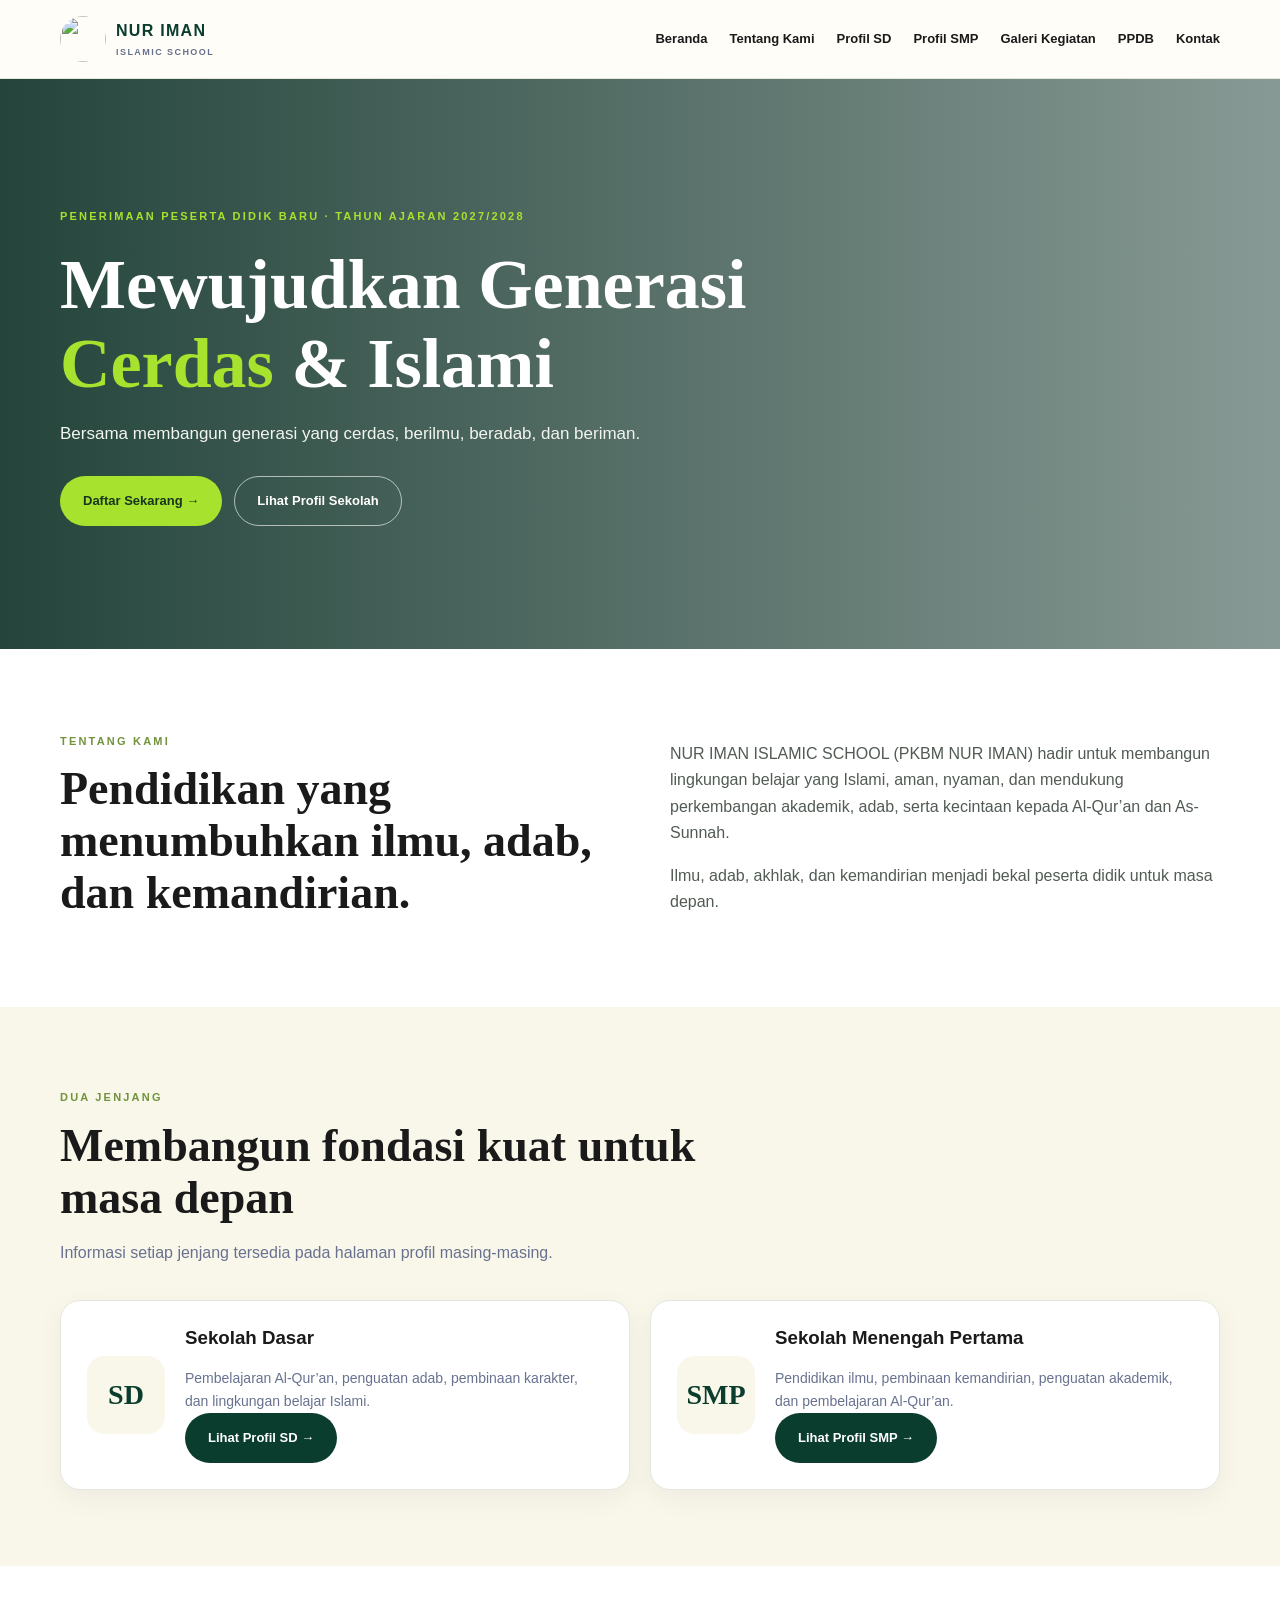
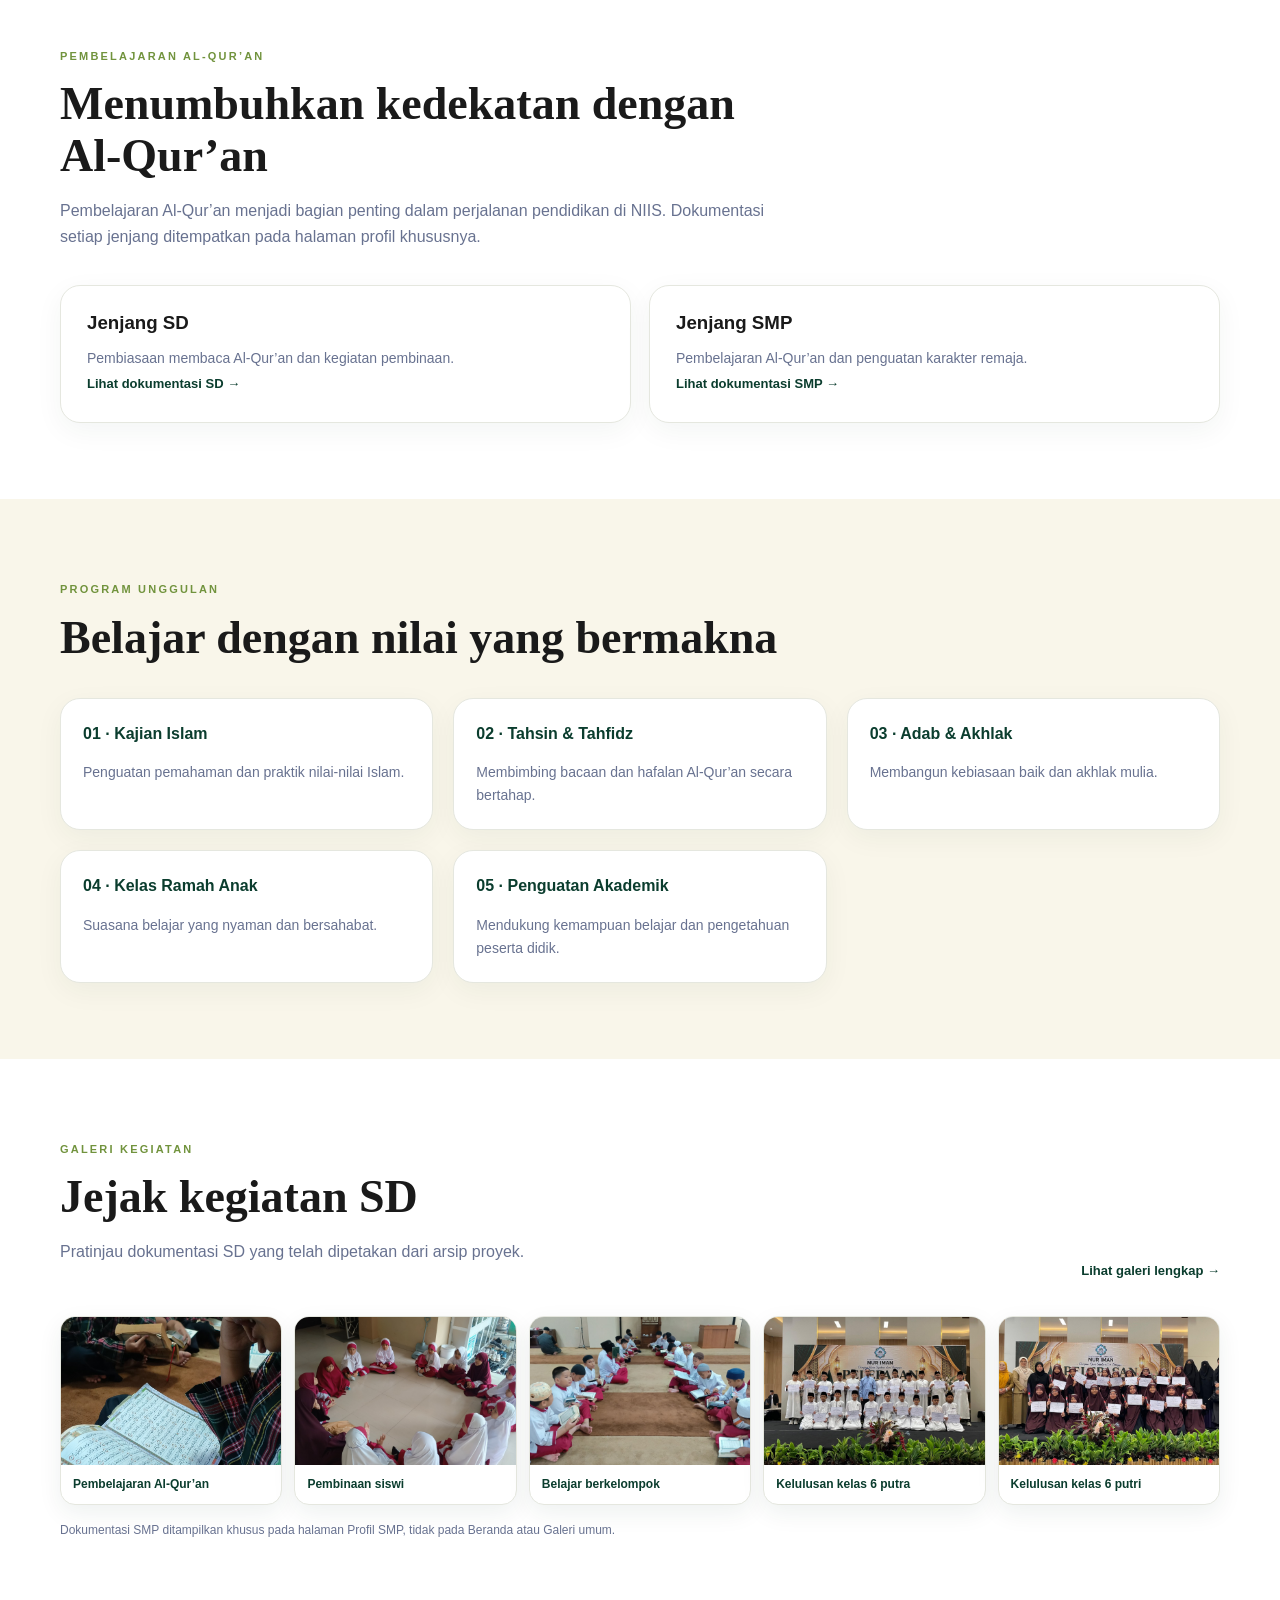
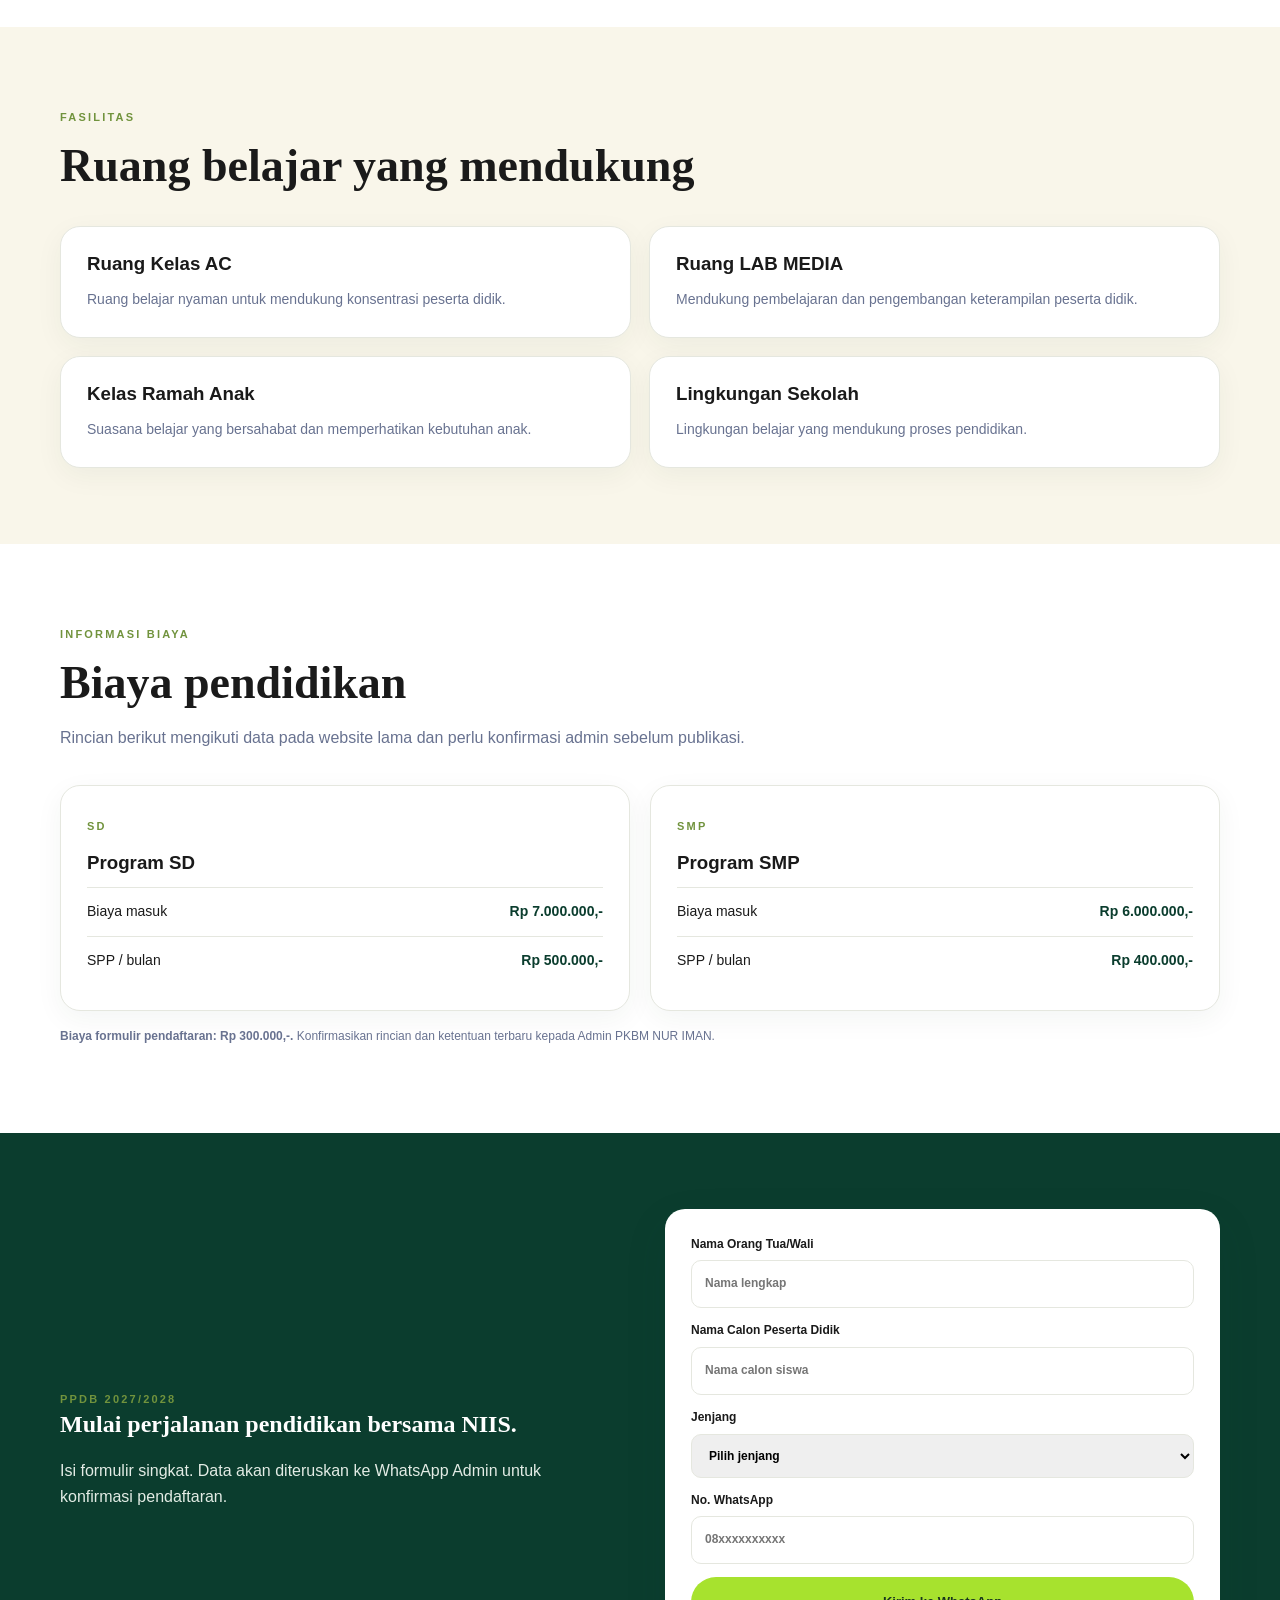
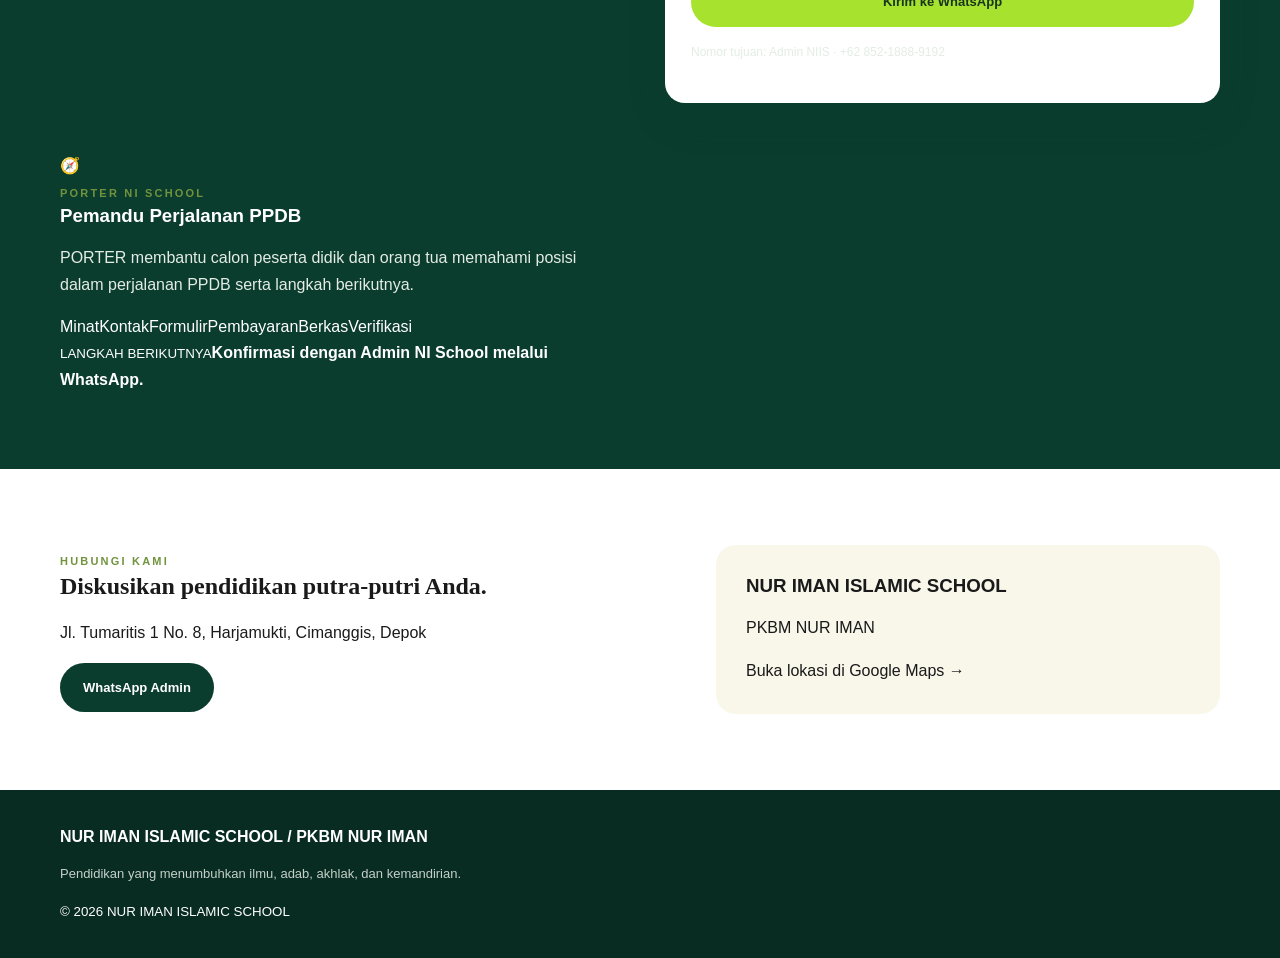
==== commit 5b2153e2: "Retain PORTER PPDB journey guide from supplied HTML" ====
--- a/index.html
+++ b/index.html
@@ -7,5 +7,5 @@
 <section class="section"><div class="container"><div class="section-head row-head"><div><span class="eyebrow">GALERI KEGIATAN</span><h2>Jejak kegiatan SD</h2><p>Pratinjau dokumentasi SD yang telah dipetakan dari arsip proyek.</p></div><a class="text-link" href="galeri.html">Lihat galeri lengkap →</a></div><div class="gallery-preview photo-preview"><a class="photo-card" href="profil-sd.html"><img src="assets/1000825926.jpg" alt="Pembelajaran Al-Qur’an putra jenjang SD"><span>Pembelajaran Al-Qur’an</span></a><a class="photo-card" href="profil-sd.html"><img src="assets/1000821940.jpg" alt="Kegiatan pembinaan siswi SD dalam formasi melingkar"><span>Pembinaan siswi</span></a><a class="photo-card" href="profil-sd.html"><img src="assets/1000821942.jpg" alt="Siswa SD membaca Al-Qur’an secara berkelompok"><span>Belajar berkelompok</span></a><a class="photo-card" href="profil-sd.html"><img src="assets/1000853316.jpg" alt="Dokumentasi kelulusan kelas 6 putra SD"><span>Kelulusan kelas 6 putra</span></a><a class="photo-card" href="profil-sd.html"><img src="assets/1000853344.jpg" alt="Dokumentasi kelulusan kelas 6 putri SD"><span>Kelulusan kelas 6 putri</span></a></div><p class="note">Dokumentasi SMP ditampilkan khusus pada halaman Profil SMP, tidak pada Beranda atau Galeri umum.</p></div></section>
 <section class="section soft" id="fasilitas"><div class="container"><div class="section-head"><span class="eyebrow">FASILITAS</span><h2>Ruang belajar yang mendukung</h2></div><div class="facility-grid"><article class="facility-card"><h3>Ruang Kelas AC</h3><p>Ruang belajar nyaman untuk mendukung konsentrasi peserta didik.</p></article><article class="facility-card"><h3>Ruang LAB MEDIA</h3><p>Mendukung pembelajaran dan pengembangan keterampilan peserta didik.</p></article><article class="facility-card"><h3>Kelas Ramah Anak</h3><p>Suasana belajar yang bersahabat dan memperhatikan kebutuhan anak.</p></article><article class="facility-card"><h3>Lingkungan Sekolah</h3><p>Lingkungan belajar yang mendukung proses pendidikan.</p></article></div></div></section>
 <section class="section" id="biaya"><div class="container"><div class="section-head"><span class="eyebrow">INFORMASI BIAYA</span><h2>Biaya pendidikan</h2><p>Rincian berikut mengikuti data pada website lama dan perlu konfirmasi admin sebelum publikasi.</p></div><div class="fee-grid"><article class="fee-card"><span class="eyebrow">SD</span><h3>Program SD</h3><div class="price"><span>Biaya masuk</span><strong>Rp 7.000.000,-</strong></div><div class="price"><span>SPP / bulan</span><strong>Rp 500.000,-</strong></div></article><article class="fee-card"><span class="eyebrow">SMP</span><h3>Program SMP</h3><div class="price"><span>Biaya masuk</span><strong>Rp 6.000.000,-</strong></div><div class="price"><span>SPP / bulan</span><strong>Rp 400.000,-</strong></div></article></div><p class="note"><b>Biaya formulir pendaftaran: Rp 300.000,-.</b> Konfirmasikan rincian dan ketentuan terbaru kepada Admin PKBM NUR IMAN.</p></div></section>
-<section class="section ppdb" id="ppdb"><div class="container ppdb-grid"><div><span class="eyebrow">PPDB 2027/2028</span><h2>Mulai perjalanan pendidikan bersama NIIS.</h2><p>Isi formulir singkat. Data akan diteruskan ke WhatsApp Admin untuk konfirmasi pendaftaran.</p></div><form id="ppdbForm"><label>Nama Orang Tua/Wali<input name="wali" required autocomplete="name" placeholder="Nama lengkap"></label><label>Nama Calon Peserta Didik<input name="siswa" required placeholder="Nama calon siswa"></label><label>Jenjang<select name="jenjang" required><option value="">Pilih jenjang</option><option value="SD">SD</option><option value="SMP">SMP</option></select></label><label>No. WhatsApp<input name="wa" type="tel" required inputmode="tel" pattern="[0-9+() -]{8,20}" autocomplete="tel" placeholder="08xxxxxxxxxx"></label><button class="btn full" type="submit">Kirim ke WhatsApp</button><p class="note">Nomor tujuan: Admin NIIS · +62 852-1888-9192</p><p id="formStatus" role="status" aria-live="polite"></p></form></div></section>
+<section class="section ppdb" id="ppdb"><div class="container ppdb-grid"><div><span class="eyebrow">PPDB 2027/2028</span><h2>Mulai perjalanan pendidikan bersama NIIS.</h2><p>Isi formulir singkat. Data akan diteruskan ke WhatsApp Admin untuk konfirmasi pendaftaran.</p></div><form id="ppdbForm"><label>Nama Orang Tua/Wali<input name="wali" required autocomplete="name" placeholder="Nama lengkap"></label><label>Nama Calon Peserta Didik<input name="siswa" required placeholder="Nama calon siswa"></label><label>Jenjang<select name="jenjang" required><option value="">Pilih jenjang</option><option value="SD">SD</option><option value="SMP">SMP</option></select></label><label>No. WhatsApp<input name="wa" type="tel" required inputmode="tel" pattern="[0-9+() -]{8,20}" autocomplete="tel" placeholder="08xxxxxxxxxx"></label><button class="btn full" type="submit">Kirim ke WhatsApp</button><p class="note">Nomor tujuan: Admin NIIS · +62 852-1888-9192</p><p id="formStatus" role="status" aria-live="polite"></p></form><aside class="porter-journey-card"><div class="porter-journey-head"><span class="porter-compass" aria-hidden="true">🧭</span><div><span class="eyebrow">PORTER NI SCHOOL</span><h3>Pemandu Perjalanan PPDB</h3></div></div><p>PORTER membantu calon peserta didik dan orang tua memahami posisi dalam perjalanan PPDB serta langkah berikutnya.</p><div class="porter-steps"><span class="done">Minat</span><span class="done">Kontak</span><span class="current">Formulir</span><span>Pembayaran</span><span>Berkas</span><span>Verifikasi</span></div><div class="porter-next"><small>LANGKAH BERIKUTNYA</small><strong>Konfirmasi dengan Admin NI School melalui WhatsApp.</strong></div></aside></div></section>
 <section class="section" id="kontak"><div class="container contact-grid"><div><span class="eyebrow">HUBUNGI KAMI</span><h2>Diskusikan pendidikan putra-putri Anda.</h2><p>Jl. Tumaritis 1 No. 8, Harjamukti, Cimanggis, Depok</p><a class="btn dark" href="https://wa.me/6285218889192" target="_blank" rel="noopener">WhatsApp Admin</a></div><div class="map-card"><h3>NUR IMAN ISLAMIC SCHOOL</h3><p>PKBM NUR IMAN</p><a href="https://maps.app.goo.gl/Vww3KEgYdHxDn97V7" target="_blank" rel="noopener">Buka lokasi di Google Maps →</a></div></div></section></main><footer class="footer"><div class="container"><b>NUR IMAN ISLAMIC SCHOOL / PKBM NUR IMAN</b><p>Pendidikan yang menumbuhkan ilmu, adab, akhlak, dan kemandirian.</p><small>© 2026 NUR IMAN ISLAMIC SCHOOL</small></div></footer><script>const menuButton=document.querySelector('.menu');const nav=document.querySelector('.nav');if(menuButton&&nav){menuButton.addEventListener('click',()=>{const open=nav.classList.toggle('open');menuButton.setAttribute('aria-expanded',String(open));});nav.querySelectorAll('a').forEach(a=>a.addEventListener('click',()=>{nav.classList.remove('open');menuButton.setAttribute('aria-expanded','false');}));}</script><script>const form=document.getElementById('ppdbForm');form.addEventListener('submit',e=>{e.preventDefault();if(!form.reportValidity())return;const d=new FormData(form);const message=['Assalamu’alaikum Admin PKBM NUR IMAN.','Saya ingin mendaftar PPDB Tahun Ajaran 2027/2028.','',`Nama Orang Tua/Wali: ${d.get('wali')}`,`Nama Calon Peserta Didik: ${d.get('siswa')}`,`Jenjang: ${d.get('jenjang')}`,`No. WhatsApp: ${d.get('wa')}`,'','Mohon informasi selanjutnya. Terima kasih.'].join('\n');window.open('https://wa.me/6285218889192?text='+encodeURIComponent(message),'_blank','noopener');document.getElementById('formStatus').textContent='Pesan WhatsApp telah disiapkan. Silakan periksa dan kirim dari aplikasi WhatsApp.';});</script></body></html>
--- a/style.css
+++ b/style.css
@@ -3,3 +3,16 @@
 
 /* NIIS final photo layouts */
 .row-head{display:flex;align-items:end;justify-content:space-between;gap:24px;max-width:none}.photo-preview{grid-template-columns:repeat(5,minmax(0,1fr))}.photo-card{display:block;min-width:0;border:1px solid var(--line);border-radius:15px;overflow:hidden;background:#fff;box-shadow:0 8px 24px rgba(11,61,46,.07)}.photo-card img{width:100%;height:148px;object-fit:cover}.photo-card span{display:block;padding:10px 12px;font-size:12px;font-weight:700;color:var(--forest)}.doc-grid{display:grid;grid-template-columns:repeat(3,minmax(0,1fr));gap:20px}.doc-photo{margin:0;background:#fff;border:1px solid var(--line);border-radius:16px;overflow:hidden;box-shadow:0 8px 24px rgba(11,61,46,.06)}.doc-photo img{width:100%;height:230px;object-fit:cover}.doc-photo figcaption{padding:13px 15px;color:var(--forest);font-weight:700;font-size:13px}.gallery-item{padding:0;overflow:hidden}.gallery-item .doc-photo{border:0;border-radius:0;box-shadow:none}.gallery-item .doc-photo img{height:220px}.gallery-item .doc-photo figcaption{padding:12px 14px}.text-link{color:var(--forest);font-size:13px;font-weight:800}.text-link:hover{text-decoration:underline}.gallery-item[hidden]{display:none}.note{line-height:1.5}@media(max-width:850px){.photo-preview{grid-template-columns:repeat(3,minmax(0,1fr))}.doc-grid{grid-template-columns:repeat(2,minmax(0,1fr))}}@media(max-width:680px){.row-head{align-items:flex-start;flex-direction:column}.photo-preview{grid-template-columns:repeat(2,minmax(0,1fr))}.photo-card img{height:135px}.doc-grid{grid-template-columns:1fr}.doc-photo img{height:auto;max-height:340px;object-fit:cover}.gallery-grid{grid-template-columns:repeat(2,minmax(0,1fr))}}@media(max-width:390px){.gallery-grid{grid-template-columns:1fr}}
+
+
+/* BUILD 07 — gallery feature: photo left, editorial narrative right */
+.gallery-feature{display:grid;grid-template-columns:minmax(0,1.1fr) minmax(280px,.9fr);gap:clamp(24px,5vw,64px);align-items:center;margin-bottom:46px}
+.gallery-feature-photo{min-height:390px;border-radius:22px;overflow:hidden;background:var(--cream)}
+.gallery-feature-photo img{width:100%;height:100%;min-height:390px;object-fit:cover}
+.gallery-feature-copy h2{font-size:clamp(30px,4vw,44px);margin:12px 0 16px}
+.gallery-feature-copy p{color:#515b53}
+.gallery-feature-copy .note{padding:14px 16px;background:var(--cream);border-radius:12px}
+.filters{gap:9px}
+.filter{transition:background .18s ease,color .18s ease,border-color .18s ease}
+.gallery-item[hidden]{display:none!important}
+@media(max-width:760px){.gallery-feature{grid-template-columns:1fr;gap:22px;margin-bottom:32px}.gallery-feature-photo,.gallery-feature-photo img{min-height:260px}.gallery-feature-copy h2{font-size:32px}}
